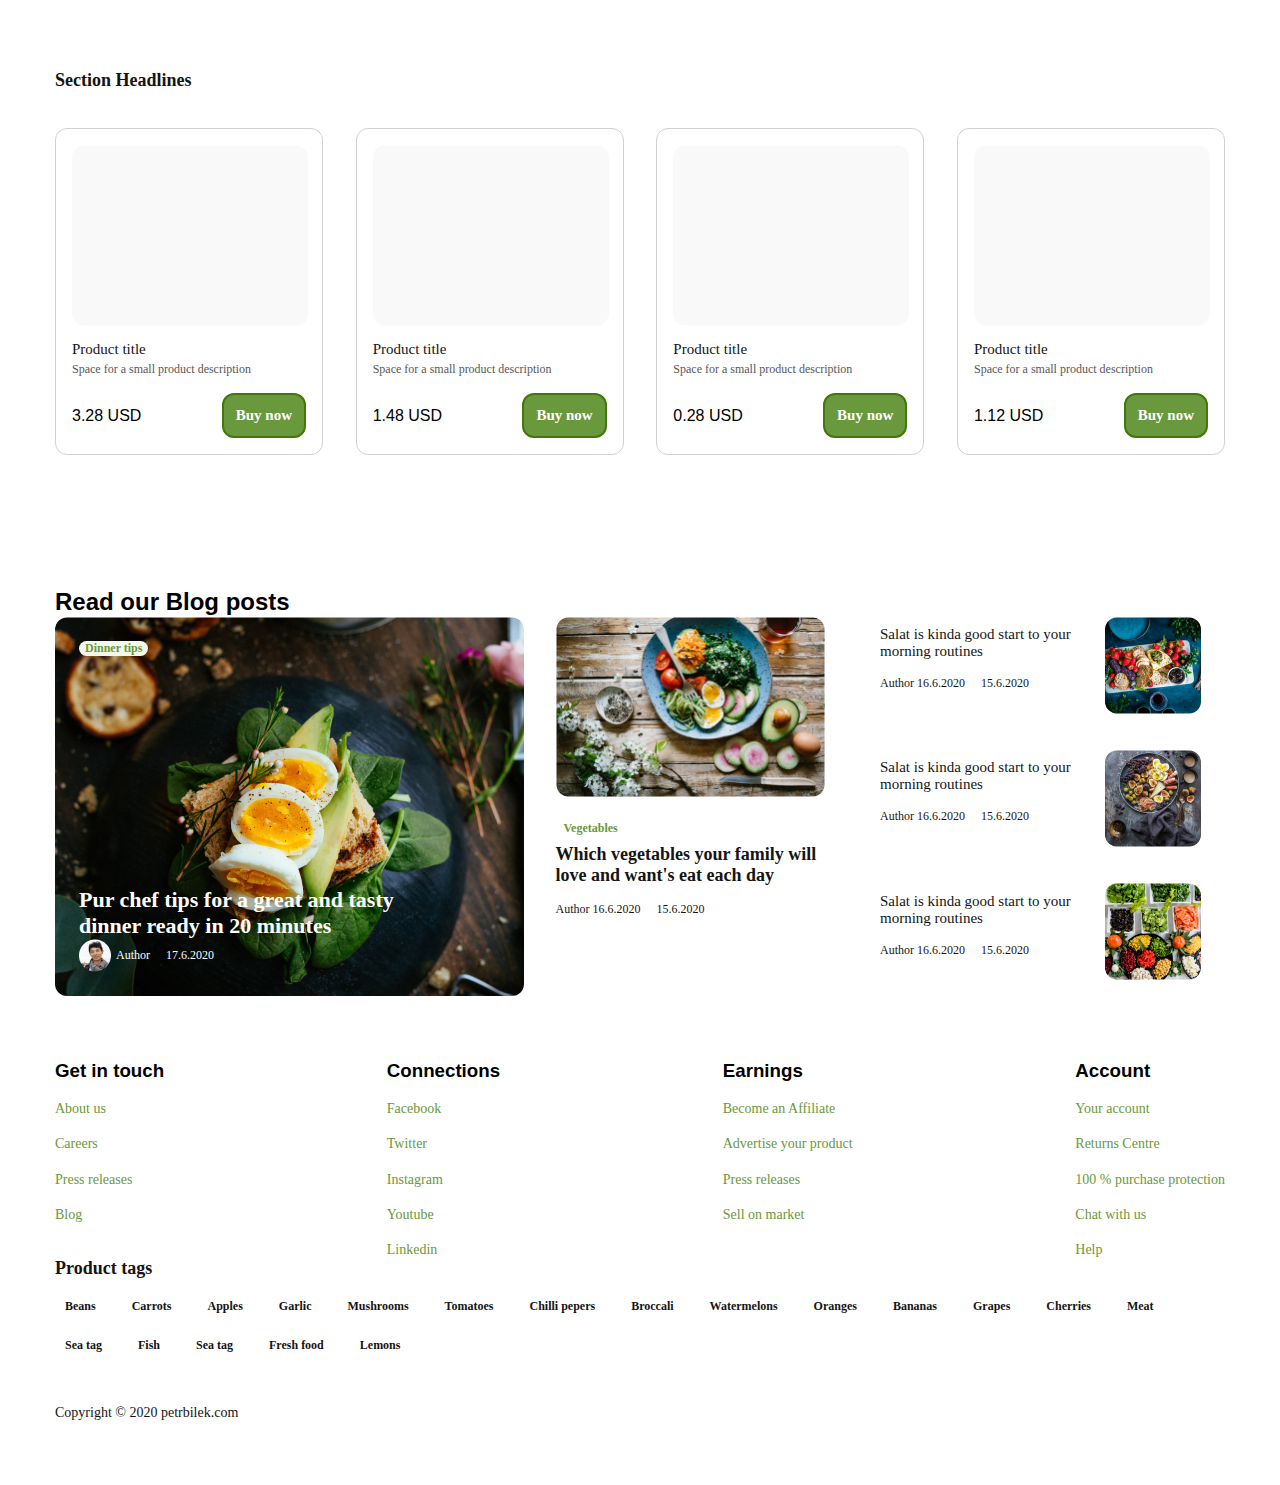
==== index.html @ a6f0ee47 "fix mistakes" ====
<!DOCTYPE html>
<html lang="en">
  <head>
    <meta charset="UTF-8" />
    <meta name="viewport" content="width=device-width, initial-scale=1.0" />
    <link rel="stylesheet" href="css/styles.css" />
    <title>Document</title>
  </head>
  <body>
    <main>
      <section class="headline">
        <div class="container">
          <div class="headline__wrap">
            <h2 class="headline__wrap-head">Section Headlines</h2>
            <div class="headline__wrap__cards">
              <div class="headline__wrap__card">
                <div class="headline__wrap__card__img">
                  <img src="./img/White__fon.png" alt="" />
                </div>
                <h3 class="headline__wrap-head-second">Product title</h3>
                <p class="headline__wrap-text">Space for a small product description</p>
                <div class="headline__wrap__price">
                  <p class="headline__wrap-text__second">3.28 USD</p>
                  <button class="headline__wrap__btn">Buy now</button>
                </div>
              </div>
              <div class="headline__wrap__card">
                <div class="headline__wrap__card__img">
                  <img src="./img/White__fon.png" alt="" />
                </div>
                <h3 class="headline__wrap-head-second">Product title</h3>
                <p class="headline__wrap-text">Space for a small product description</p>
                <div class="headline__wrap__price">
                  <p class="headline__wrap-text__second">1.48 USD</p>
                  <button class="headline__wrap__btn">Buy now</button>
                </div>
              </div>
              <div class="headline__wrap__card">
                <div class="headline__wrap__card__img">
                  <img src="./img/White__fon.png" alt="" />
                </div>
                <h3 class="headline__wrap-head-second">Product title</h3>
                <p class="headline__wrap-text">Space for a small product description</p>
                <div class="headline__wrap__price">
                  <p class="headline__wrap-text__second">0.28 USD</p>
                  <button class="headline__wrap__btn">Buy now</button>
                </div>
              </div>
              <div class="headline__wrap__card">
                <div class="headline__wrap__card__img">
                  <img src="./img/White__fon.png" alt="white fon" />
                </div>
                <h3 class="headline__wrap-head-second">Product title</h3>
                <p class="headline__wrap-text">Space for a small product description</p>
                <div class="headline__wrap__price">
                  <p class="headline__wrap-text__second">1.12 USD</p>
                  <button class="headline__wrap__btn">Buy now</button>
                </div>
              </div>
            </div>
          </div>
        </div>
      </section>

      <section class="posts">
        <div class="container">
          <div class="posts__wrap">
            <h2 class="posts__wrap__head">Read our Blog posts</h2>
            <div class="posts__wrap__cards">
              <div class="posts__wrap__cards__first">
                <span class="posts__wrap__cards__first__span"> Dinner tips </span>
                <h2 class="posts__wrap__cards__first__head">Pur chef tips for a great and tasty dinner ready in 20 minutes</h2>
                <div class="posts__wrap__cards__first__last">
                  <img class="posts__wrap__cards__first__last__img" src="./img/Smile__man.png" alt="smile man" width="32" />
                  <p class="posts__wrap__cards__first__last__text">Author</p>
                  <p class="posts__wrap__cards__first__last__date">17.6.2020</p>
                </div>
              </div>

              <div class="posts__wrap__cards__second">
                <img class="posts__wrap__cards__second__image" src="./img/second__meal.png" alt="meal" />
                <p class="posts__wrap__cards__second__text">Vegetables</p>
                <h3 class="posts__wrap__cards__second__head">Which vegetables your family will love and want's eat each day</h3>
                <div class="posts__wrap__cards__second__date">
                  <span class="posts__wrap__cards__second__span">Author 16.6.2020</span>
                  <span class="posts__wrap__cards__second__span"> 15.6.2020</span>
                </div>
              </div>

              <div class="posts__wrap__cards__last">
                <div class="posts__wrap__cards__last__cards">
                  <div class="posts__wrap__cards__last__card">
                    <div class="posts__wrap__cards__last__card__left">
                      <h3 class="posts__wrap__cards__last__card__left__head">Salat is kinda good start to your morning routines</h3>
                      <div class="posts__wrap__cards__second__date">
                        <span class="posts__wrap__cards__second__span">Author 16.6.2020</span>
                        <span class="posts__wrap__cards__second__span"> 15.6.2020</span>
                      </div>
                    </div>
                    <div class="posts__wrap__cards__last__card__right">
                      <img class="posts__wrap__cards__last__card__right__img" src="./img/third__meal.png" alt="meal" width="96" />
                    </div>
                  </div>
                  <div class="posts__wrap__cards__last__card">
                    <div class="posts__wrap__cards__last__card__left">
                      <h3 class="posts__wrap__cards__last__card__left__head">Salat is kinda good start to your morning routines</h3>
                      <div class="posts__wrap__cards__second__date">
                        <span class="posts__wrap__cards__second__span">Author 16.6.2020</span>
                        <span class="posts__wrap__cards__second__span"> 15.6.2020</span>
                      </div>
                    </div>
                    <div class="posts__wrap__cards__last__card__right">
                      <img class="posts__wrap__cards__last__card__right__img" src="./img/fourth__meal.png" alt="meal" width="96" />
                    </div>
                  </div>
                  <div class="posts__wrap__cards__last__card">
                    <div class="posts__wrap__cards__last__card__left">
                      <h3 class="posts__wrap__cards__last__card__left__head">Salat is kinda good start to your morning routines</h3>
                      <div class="posts__wrap__cards__second__date">
                        <span class="posts__wrap__cards__second__span">Author 16.6.2020</span>
                        <span class="posts__wrap__cards__second__span"> 15.6.2020</span>
                      </div>
                    </div>
                    <div class="posts__wrap__cards__last__card__right">
                      <img class="posts__wrap__cards__last__card__right__img" src="./img/vegetables.png" alt="meal" width="96" />
                    </div>
                  </div>
                </div>
              </div>
            </div>
          </div>
        </div>
      </section>
    </main>

    <footer>
      <section class="footer">
        <div class="container">
          <div class="footer__wrap">
            <div class="footer__wrap__tool">
              <div class="footer__wrap__tools">
                <h3 class="footer__wrap__head">Get in touch</h3>
                <ul class="footer__wrap__list">
                  <li class="footer__wrap__item">
                    <a class="footer__wrap__item-link" href="#">About us</a>
                  </li>
                  <li class="footer__wrap__item">
                    <a class="footer__wrap__item-link" href="#">Careers</a>
                  </li>
                  <li class="footer__wrap__item">
                    <a class="footer__wrap__item-link" href="#">Press releases</a>
                  </li>
                  <li class="footer__wrap__item">
                    <a class="footer__wrap__item-link" href="#">Blog</a>
                  </li>
                </ul>
              </div>
              <div class="footer__wrap__tools">
                <h3 class="footer__wrap__head">Connections</h3>
                <ul class="footer__wrap__list">
                  <li class="footer__wrap__item">
                    <a class="footer__wrap__item-link" href="#">Facebook</a>
                  </li>
                  <li class="footer__wrap__item">
                    <a class="footer__wrap__item-link" href="#">Twitter</a>
                  </li>
                  <li class="footer__wrap__item">
                    <a class="footer__wrap__item-link" href="#">Instagram</a>
                  </li>
                  <li class="footer__wrap__item">
                    <a class="footer__wrap__item-link" href="#">Youtube</a>
                  </li>
                  <li class="footer__wrap__item">
                    <a class="footer__wrap__item-link" href="#">Linkedin</a>
                  </li>
                </ul>
              </div>

              <div class="footer__wrap__tools">
                <h3 class="footer__wrap__head">Earnings</h3>
                <ul class="footer__wrap__list">
                  <li class="footer__wrap__item">
                    <a class="footer__wrap__item-link" href="#">Become an Affiliate</a>
                  </li>
                  <li class="footer__wrap__item">
                    <a class="footer__wrap__item-link" href="#">Advertise your product</a>
                  </li>
                  <li class="footer__wrap__item">
                    <a class="footer__wrap__item-link" href="#">Press releases</a>
                  </li>
                  <li class="footer__wrap__item">
                    <a class="footer__wrap__item-link" href="#">Sell on market</a>
                  </li>
                </ul>
              </div>

              <div class="footer__wrap__tools">
                <h3 class="footer__wrap__head">Account</h3>
                <ul class="footer__wrap__list">
                  <li class="footer__wrap__item">
                    <a class="footer__wrap__item-link" href="#">Your account</a>
                  </li>
                  <li class="footer__wrap__item">
                    <a class="footer__wrap__item-link" href="#">Returns Centre</a>
                  </li>
                  <li class="footer__wrap__item">
                    <a class="footer__wrap__item-link" href="#">100 % purchase protection</a>
                  </li>
                  <li class="footer__wrap__item">
                    <a class="footer__wrap__item-link" href="#">Chat with us</a>
                  </li>
                  <li class="footer__wrap__item">
                    <a class="footer__wrap__item-link" href="#">Help</a>
                  </li>
                </ul>
              </div>
            </div>
            <div class="footer__last">
              <h2 class="footer__last__head">Product tags</h2>
              <div class="footer__last__wrap">
                <p class="footer__last__wrap__text">Beans</p>
                <p class="footer__last__wrap__text">Carrots</p>
                <p class="footer__last__wrap__text">Apples</p>
                <p class="footer__last__wrap__text">Garlic</p>
                <p class="footer__last__wrap__text">Mushrooms</p>
                <p class="footer__last__wrap__text">Tomatoes</p>
                <p class="footer__last__wrap__text">Chilli pepers</p>
                <p class="footer__last__wrap__text">Broccali</p>
                <p class="footer__last__wrap__text">Watermelons</p>
                <p class="footer__last__wrap__text">Oranges</p>
                <p class="footer__last__wrap__text">Bananas</p>
                <p class="footer__last__wrap__text">Grapes</p>
                <p class="footer__last__wrap__text">Cherries</p>
                <p class="footer__last__wrap__text">Meat</p>
                <p class="footer__last__wrap__text">Sea tag</p>
                <p class="footer__last__wrap__text">Fish</p>
                <p class="footer__last__wrap__text">Sea tag</p>
                <p class="footer__last__wrap__text">Fresh food</p>
                <p class="footer__last__wrap__text">Lemons</p>
              </div>
            </div>
            <a class="footer__last-link" href="#">Copyright © 2020 petrbilek.com</a>
          </div>
        </div>
      </section>
    </footer>
  </body>
</html>
---- css/styles.css ----
/*! normalize.css v8.0.1 | MIT License | github.com/necolas/normalize.css */
/* Document
   ========================================================================== */
/**
 * 1. Correct the line height in all browsers.
 * 2. Prevent adjustments of font size after orientation changes in iOS.
 */
html {
  line-height: 1.15; /* 1 */
  -webkit-text-size-adjust: 100%; /* 2 */
}

/* Sections
     ========================================================================== */
/**
   * Remove the margin in all browsers.
   */
body {
  margin: 0;
}

/**
   * Render the `main` element consistently in IE.
   */
main {
  display: block;
}

/**
   * Correct the font size and margin on `h1` elements within `section` and
   * `article` contexts in Chrome, Firefox, and Safari.
   */
h1 {
  font-size: 2em;
  margin: 0.67em 0;
}

/* Grouping content
     ========================================================================== */
/**
   * 1. Add the correct box sizing in Firefox.
   * 2. Show the overflow in Edge and IE.
   */
hr {
  box-sizing: content-box; /* 1 */
  height: 0; /* 1 */
  overflow: visible; /* 2 */
}

/**
   * 1. Correct the inheritance and scaling of font size in all browsers.
   * 2. Correct the odd `em` font sizing in all browsers.
   */
pre {
  font-family: monospace, monospace; /* 1 */
  font-size: 1em; /* 2 */
}

/* Text-level semantics
     ========================================================================== */
/**
   * Remove the gray background on active links in IE 10.
   */
a {
  background-color: transparent;
}

/**
   * 1. Remove the bottom border in Chrome 57-
   * 2. Add the correct text decoration in Chrome, Edge, IE, Opera, and Safari.
   */
abbr[title] {
  border-bottom: none; /* 1 */
  text-decoration: underline; /* 2 */
  -webkit-text-decoration: underline dotted;
          text-decoration: underline dotted; /* 2 */
}

/**
   * Add the correct font weight in Chrome, Edge, and Safari.
   */
b,
strong {
  font-weight: bolder;
}

/**
   * 1. Correct the inheritance and scaling of font size in all browsers.
   * 2. Correct the odd `em` font sizing in all browsers.
   */
code,
kbd,
samp {
  font-family: monospace, monospace; /* 1 */
  font-size: 1em; /* 2 */
}

/**
   * Add the correct font size in all browsers.
   */
small {
  font-size: 80%;
}

/**
   * Prevent `sub` and `sup` elements from affecting the line height in
   * all browsers.
   */
sub,
sup {
  font-size: 75%;
  line-height: 0;
  position: relative;
  vertical-align: baseline;
}

sub {
  bottom: -0.25em;
}

sup {
  top: -0.5em;
}

/* Embedded content
     ========================================================================== */
/**
   * Remove the border on images inside links in IE 10.
   */
img {
  border-style: none;
}

/* Forms
     ========================================================================== */
/**
   * 1. Change the font styles in all browsers.
   * 2. Remove the margin in Firefox and Safari.
   */
button,
input,
optgroup,
select,
textarea {
  font-family: inherit; /* 1 */
  font-size: 100%; /* 1 */
  line-height: 1.15; /* 1 */
  margin: 0; /* 2 */
}

/**
   * Show the overflow in IE.
   * 1. Show the overflow in Edge.
   */
button,
input {
  /* 1 */
  overflow: visible;
}

/**
   * Remove the inheritance of text transform in Edge, Firefox, and IE.
   * 1. Remove the inheritance of text transform in Firefox.
   */
button,
select {
  /* 1 */
  text-transform: none;
}

/**
   * Correct the inability to style clickable types in iOS and Safari.
   */
button,
[type=button],
[type=reset],
[type=submit] {
  -webkit-appearance: button;
}

/**
   * Remove the inner border and padding in Firefox.
   */
button::-moz-focus-inner,
[type=button]::-moz-focus-inner,
[type=reset]::-moz-focus-inner,
[type=submit]::-moz-focus-inner {
  border-style: none;
  padding: 0;
}

/**
   * Restore the focus styles unset by the previous rule.
   */
button:-moz-focusring,
[type=button]:-moz-focusring,
[type=reset]:-moz-focusring,
[type=submit]:-moz-focusring {
  outline: 1px dotted ButtonText;
}

/**
   * Correct the padding in Firefox.
   */
fieldset {
  padding: 0.35em 0.75em 0.625em;
}

/**
   * 1. Correct the text wrapping in Edge and IE.
   * 2. Correct the color inheritance from `fieldset` elements in IE.
   * 3. Remove the padding so developers are not caught out when they zero out
   *    `fieldset` elements in all browsers.
   */
legend {
  box-sizing: border-box; /* 1 */
  color: inherit; /* 2 */
  display: table; /* 1 */
  max-width: 100%; /* 1 */
  padding: 0; /* 3 */
  white-space: normal; /* 1 */
}

/**
   * Add the correct vertical alignment in Chrome, Firefox, and Opera.
   */
progress {
  vertical-align: baseline;
}

/**
   * Remove the default vertical scrollbar in IE 10+.
   */
textarea {
  overflow: auto;
}

/**
   * 1. Add the correct box sizing in IE 10.
   * 2. Remove the padding in IE 10.
   */
[type=checkbox],
[type=radio] {
  box-sizing: border-box; /* 1 */
  padding: 0; /* 2 */
}

/**
   * Correct the cursor style of increment and decrement buttons in Chrome.
   */
[type=number]::-webkit-inner-spin-button,
[type=number]::-webkit-outer-spin-button {
  height: auto;
}

/**
   * 1. Correct the odd appearance in Chrome and Safari.
   * 2. Correct the outline style in Safari.
   */
[type=search] {
  -webkit-appearance: textfield; /* 1 */
  outline-offset: -2px; /* 2 */
}

/**
   * Remove the inner padding in Chrome and Safari on macOS.
   */
[type=search]::-webkit-search-decoration {
  -webkit-appearance: none;
}

/**
   * 1. Correct the inability to style clickable types in iOS and Safari.
   * 2. Change font properties to `inherit` in Safari.
   */
::-webkit-file-upload-button {
  -webkit-appearance: button; /* 1 */
  font: inherit; /* 2 */
}

/* Interactive
     ========================================================================== */
/*
   * Add the correct display in Edge, IE 10+, and Firefox.
   */
details {
  display: block;
}

/*
   * Add the correct display in all browsers.
   */
summary {
  display: list-item;
}

/* Misc
     ========================================================================== */
/**
   * Add the correct display in IE 10+.
   */
template {
  display: none;
}

/**
   * Add the correct display in IE 10.
   */
[hidden] {
  display: none;
}

html {
  box-sizing: border-box;
  height: 100%;
  scroll-behavior: smooth;
}

*,
*::before,
*::after {
  box-sizing: inherit;
  text-decoration: none;
  list-style: none;
}

body {
  display: flex;
  flex-direction: column;
  height: 100%;
  padding: 0;
  margin: 0;
  font-family: "Arial", sans-serif;
  font-size: 16px;
  line-height: 1.2;
}

img {
  max-width: 100%;
  height: auto;
}

ul,
ol {
  list-style-type: none;
  padding: 0;
  margin: 0;
}

h1,
h2,
h3,
h4,
h5,
h6,
p {
  margin: 0;
}

.container {
  max-width: 1260px;
  padding: 0 45px;
  margin: 0 auto;
}

.visually-hidden {
  clip: rect(0 0 0 0);
  -webkit-clip-path: inset(50%);
          clip-path: inset(50%);
  height: 1px;
  overflow: hidden;
  position: absolute;
  white-space: nowrap;
  width: 1px;
}

.footer {
  width: 100%;
  padding-top: 64px;
}
.footer__wrap {
  display: flex;
  flex-direction: column;
  align-items: start;
  justify-content: center;
}
.footer__wrap__tool {
  width: 100%;
  display: flex;
  justify-content: space-between;
  align-items: start;
}
.footer__wrap__tools {
  display: flex;
  flex-direction: column;
  gap: 16px;
}
.footer__wrap__list {
  display: flex;
  flex-direction: column;
  gap: 16px;
}
.footer__wrap__item-link {
  color: #6a983c;
  font-family: "Open Sans";
  font-size: 14px;
  font-style: normal;
  font-weight: 400;
  line-height: normal;
}
.footer__last {
  width: 100%;
  display: flex;
  flex-direction: column;
}
.footer__last__head {
  margin-bottom: 16px;
  color: #151515;
  font-family: "Poppins";
  font-size: 18px;
  font-style: normal;
  font-weight: 600;
  line-height: normal;
}
.footer__last__wrap {
  display: flex;
  justify-content: start;
  align-items: center;
  gap: 16px;
  flex-wrap: wrap;
}
.footer__last__wrap__text {
  color: #151515;
  font-family: "Poppins";
  font-size: 12px;
  font-style: normal;
  font-weight: 600;
  line-height: normal;
  padding: 4px 10px;
}
.footer__last-link {
  color: #151515;
  font-family: "Open Sans";
  font-size: 14px;
  font-style: normal;
  font-weight: 400;
  line-height: normal;
  padding-top: 48px;
  padding-bottom: 64px;
}

.headline {
  padding-top: 70px;
  padding-bottom: 64px;
}
.headline__wrap {
  display: flex;
  flex-direction: column;
  align-items: start;
}
.headline__wrap-head {
  display: flex;
  flex-direction: column;
  margin-bottom: 37px;
  color: #151515;
  font-family: "Poppins";
  font-size: 18px;
  font-style: normal;
  font-weight: 600;
  line-height: normal;
}
.headline__wrap-head-second {
  color: #151515;
  font-family: "Poppins";
  font-size: 15px;
  font-style: normal;
  font-weight: 500;
  line-height: normal;
  margin-bottom: 4px;
}
.headline__wrap-text {
  color: #575757;
  font-family: "Open Sans";
  font-size: 12px;
  font-style: normal;
  font-weight: 400;
  line-height: normal;
  margin-bottom: 16px;
}
.headline__wrap__cards {
  width: 100%;
  display: flex;
  align-items: center;
  justify-content: space-between;
}
.headline__wrap__card {
  display: flex;
  flex-direction: column;
  justify-content: start;
  align-items: start;
  width: 268px;
  padding: 16px;
  border-radius: 12px;
  border: 1px solid #d1d1d1;
  background: #fff;
}
.headline__wrap__card__img {
  width: 236px;
  height: 180px;
  padding-bottom: 16px;
  text-align: center;
  background-color: white;
  margin-bottom: 16px;
}
.headline__wrap__price {
  width: 100%;
  justify-content: space-between;
  display: flex;
  align-items: center;
}
.headline__wrap__price-wrap {
  display: flex;
  flex-direction: column;
  justify-content: center;
}
.headline__wrap__btn {
  color: #fff;
  font-family: "Poppins";
  font-size: 15px;
  font-style: normal;
  font-weight: 700;
  line-height: normal;
  border-radius: 12px;
  border: 2px solid #46760a;
  background: #6a983c;
  padding: 12px;
}

.posts {
  padding-top: 69px;
}
.posts__wrap__cards {
  width: 100%;
  display: flex;
  gap: 31.5px;
  align-items: start;
}
.posts__wrap__cards__first {
  background-image: url(../../img/first__meal.png);
  width: 469px;
  padding-top: 270px;
  padding-left: 24px;
  padding-bottom: 24px;
  background-repeat: no-repeat;
  background-size: cover;
  border-radius: 12px;
  position: relative;
}
.posts__wrap__cards__first__last {
  display: flex;
  align-items: center;
  gap: 16px;
}
.posts__wrap__cards__first__last__text {
  color: #fff;
  font-family: "Open Sans";
  font-size: 12px;
  font-style: normal;
  font-weight: 400;
  line-height: normal;
  margin-left: -11px;
}
.posts__wrap__cards__first__last__date {
  color: #fff;
  font-family: "Open Sans";
  font-size: 12px;
  font-style: normal;
  font-weight: 400;
  line-height: normal;
}
.posts__wrap__cards__first__span {
  position: absolute;
  top: 24px;
  left: 24px;
  color: #6a983c;
  font-family: "Poppins";
  font-size: 12px;
  font-style: normal;
  font-weight: 600;
  line-height: normal;
  padding: 0px 6px;
  border-radius: 12px;
  background: #f4f8ec;
}
.posts__wrap__cards__first__head {
  width: 380px;
  color: #fff;
  font-family: "Poppins";
  font-size: 22px;
  font-style: normal;
  font-weight: 600;
  line-height: normal;
}
.posts__wrap__cards__second {
  width: 269px;
  display: flex;
  flex-direction: column;
}
.posts__wrap__cards__second__image {
  border-radius: 12px;
  margin-bottom: 24px;
}
.posts__wrap__cards__second__text {
  color: #6a983c;
  font-family: "Poppins";
  font-size: 12px;
  font-style: normal;
  font-weight: 600;
  line-height: normal;
  padding: 0 8px;
  margin-bottom: 8px;
}
.posts__wrap__cards__second__head {
  color: #151515;
  font-family: "Poppins";
  font-size: 18px;
  font-style: normal;
  font-weight: 600;
  line-height: normal;
  margin-bottom: 16px;
}
.posts__wrap__cards__second__date {
  display: flex;
  align-items: center;
  gap: 16px;
}
.posts__wrap__cards__second__span {
  color: #151515;
  font-family: "Open Sans";
  font-size: 12px;
  font-style: normal;
  font-weight: 400;
  line-height: normal;
}
.posts__wrap__cards__last {
  width: 369px;
  display: flex;
  flex-direction: column;
}
.posts__wrap__cards__last__cards {
  display: flex;
  flex-direction: column;
  justify-content: center;
  align-items: center;
  gap: 32px;
}
.posts__wrap__cards__last__card {
  display: flex;
}
.posts__wrap__cards__last__card__left {
  padding: 9.5px 0;
}
.posts__wrap__cards__last__card__left__head {
  width: 225px;
  color: #151515;
  font-family: "Poppins";
  font-size: 15px;
  font-style: normal;
  font-weight: 500;
  line-height: normal;
  margin-bottom: 16px;
}/*# sourceMappingURL=styles.css.map */
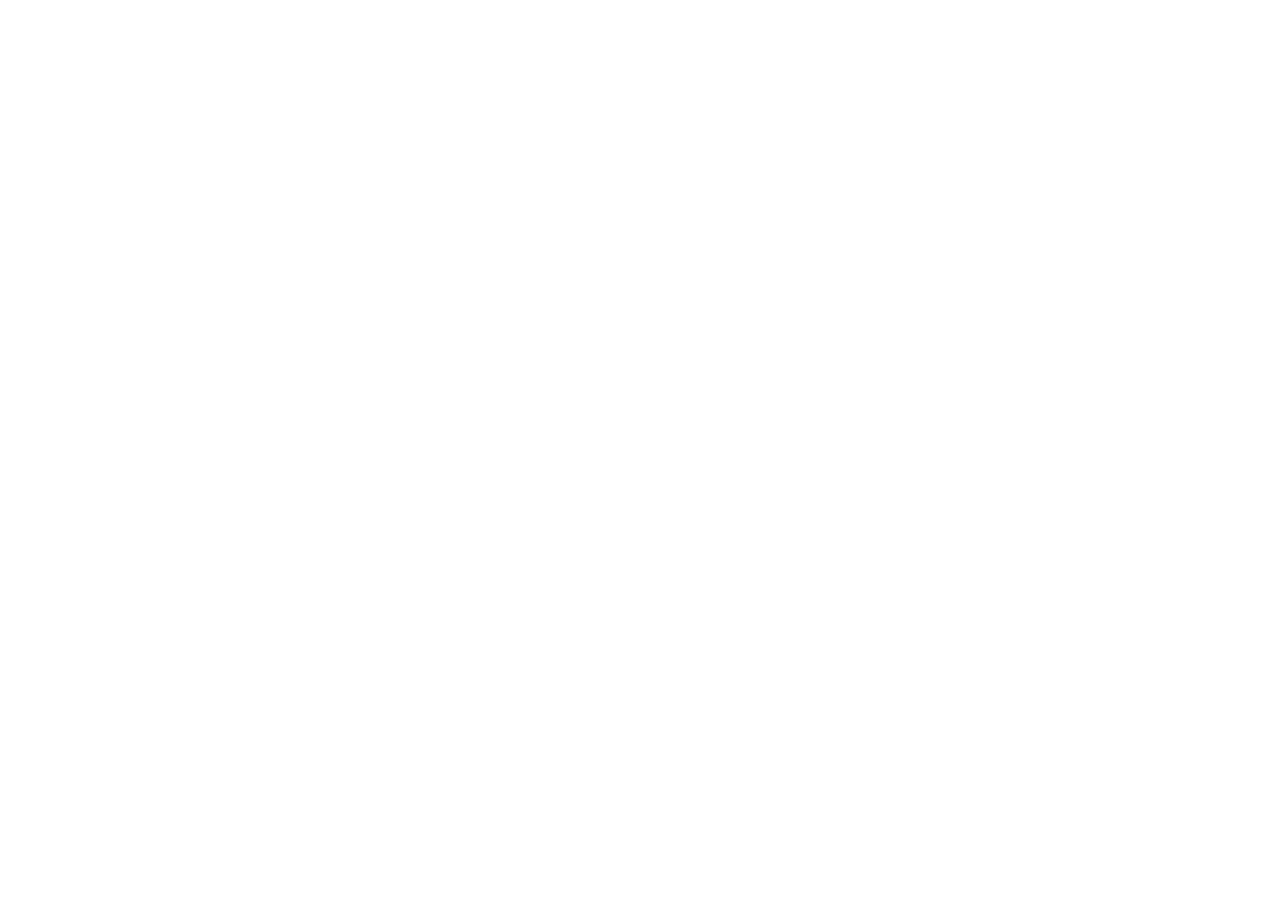
==== commit e22f322d: "Revert "blog"" ====
--- a/index.html
+++ b/index.html
@@ -7,242 +7,6 @@
     <title>Document</title>
   </head>
   <body>
-    <main>
-      <section class="headline">
-        <div class="container">
-          <div class="headline__wrap">
-            <h2 class="headline__wrap-head">Section Headlines</h2>
-            <div class="headline__wrap__cards">
-              <div class="headline__wrap__card">
-                <div class="headline__wrap__card__img">
-                  <img src="./img/White__fon.png" alt="" />
-                </div>
-                <h3 class="headline__wrap-head-second">Product title</h3>
-                <p class="headline__wrap-text">Space for a small product description</p>
-                <div class="headline__wrap__price">
-                  <p class="headline__wrap-text__second">3.28 USD</p>
-                  <button class="headline__wrap__btn">Buy now</button>
-                </div>
-              </div>
-              <div class="headline__wrap__card">
-                <div class="headline__wrap__card__img">
-                  <img src="./img/White__fon.png" alt="" />
-                </div>
-                <h3 class="headline__wrap-head-second">Product title</h3>
-                <p class="headline__wrap-text">Space for a small product description</p>
-                <div class="headline__wrap__price">
-                  <p class="headline__wrap-text__second">1.48 USD</p>
-                  <button class="headline__wrap__btn">Buy now</button>
-                </div>
-              </div>
-              <div class="headline__wrap__card">
-                <div class="headline__wrap__card__img">
-                  <img src="./img/White__fon.png" alt="" />
-                </div>
-                <h3 class="headline__wrap-head-second">Product title</h3>
-                <p class="headline__wrap-text">Space for a small product description</p>
-                <div class="headline__wrap__price">
-                  <p class="headline__wrap-text__second">0.28 USD</p>
-                  <button class="headline__wrap__btn">Buy now</button>
-                </div>
-              </div>
-              <div class="headline__wrap__card">
-                <div class="headline__wrap__card__img">
-                  <img src="./img/White__fon.png" alt="white fon" />
-                </div>
-                <h3 class="headline__wrap-head-second">Product title</h3>
-                <p class="headline__wrap-text">Space for a small product description</p>
-                <div class="headline__wrap__price">
-                  <p class="headline__wrap-text__second">1.12 USD</p>
-                  <button class="headline__wrap__btn">Buy now</button>
-                </div>
-              </div>
-            </div>
-          </div>
-        </div>
-      </section>
-
-      <section class="posts">
-        <div class="container">
-          <div class="posts__wrap">
-            <h2 class="posts__wrap__head">Read our Blog posts</h2>
-            <div class="posts__wrap__cards">
-              <div class="posts__wrap__cards__first">
-                <span class="posts__wrap__cards__first__span"> Dinner tips </span>
-                <h2 class="posts__wrap__cards__first__head">Pur chef tips for a great and tasty dinner ready in 20 minutes</h2>
-                <div class="posts__wrap__cards__first__last">
-                  <img class="posts__wrap__cards__first__last__img" src="./img/Smile__man.png" alt="smile man" width="32" />
-                  <p class="posts__wrap__cards__first__last__text">Author</p>
-                  <p class="posts__wrap__cards__first__last__date">17.6.2020</p>
-                </div>
-              </div>
-
-              <div class="posts__wrap__cards__second">
-                <img class="posts__wrap__cards__second__image" src="./img/second__meal.png" alt="meal" />
-                <p class="posts__wrap__cards__second__text">Vegetables</p>
-                <h3 class="posts__wrap__cards__second__head">Which vegetables your family will love and want's eat each day</h3>
-                <div class="posts__wrap__cards__second__date">
-                  <span class="posts__wrap__cards__second__span">Author 16.6.2020</span>
-                  <span class="posts__wrap__cards__second__span"> 15.6.2020</span>
-                </div>
-              </div>
-
-              <div class="posts__wrap__cards__last">
-                <div class="posts__wrap__cards__last__cards">
-                  <div class="posts__wrap__cards__last__card">
-                    <div class="posts__wrap__cards__last__card__left">
-                      <h3 class="posts__wrap__cards__last__card__left__head">Salat is kinda good start to your morning routines</h3>
-                      <div class="posts__wrap__cards__second__date">
-                        <span class="posts__wrap__cards__second__span">Author 16.6.2020</span>
-                        <span class="posts__wrap__cards__second__span"> 15.6.2020</span>
-                      </div>
-                    </div>
-                    <div class="posts__wrap__cards__last__card__right">
-                      <img class="posts__wrap__cards__last__card__right__img" src="./img/third__meal.png" alt="meal" width="96" />
-                    </div>
-                  </div>
-                  <div class="posts__wrap__cards__last__card">
-                    <div class="posts__wrap__cards__last__card__left">
-                      <h3 class="posts__wrap__cards__last__card__left__head">Salat is kinda good start to your morning routines</h3>
-                      <div class="posts__wrap__cards__second__date">
-                        <span class="posts__wrap__cards__second__span">Author 16.6.2020</span>
-                        <span class="posts__wrap__cards__second__span"> 15.6.2020</span>
-                      </div>
-                    </div>
-                    <div class="posts__wrap__cards__last__card__right">
-                      <img class="posts__wrap__cards__last__card__right__img" src="./img/fourth__meal.png" alt="meal" width="96" />
-                    </div>
-                  </div>
-                  <div class="posts__wrap__cards__last__card">
-                    <div class="posts__wrap__cards__last__card__left">
-                      <h3 class="posts__wrap__cards__last__card__left__head">Salat is kinda good start to your morning routines</h3>
-                      <div class="posts__wrap__cards__second__date">
-                        <span class="posts__wrap__cards__second__span">Author 16.6.2020</span>
-                        <span class="posts__wrap__cards__second__span"> 15.6.2020</span>
-                      </div>
-                    </div>
-                    <div class="posts__wrap__cards__last__card__right">
-                      <img class="posts__wrap__cards__last__card__right__img" src="./img/vegetables.png" alt="meal" width="96" />
-                    </div>
-                  </div>
-                </div>
-              </div>
-            </div>
-          </div>
-        </div>
-      </section>
-    </main>
-
-    <footer>
-      <section class="footer">
-        <div class="container">
-          <div class="footer__wrap">
-            <div class="footer__wrap__tool">
-              <div class="footer__wrap__tools">
-                <h3 class="footer__wrap__head">Get in touch</h3>
-                <ul class="footer__wrap__list">
-                  <li class="footer__wrap__item">
-                    <a class="footer__wrap__item-link" href="#">About us</a>
-                  </li>
-                  <li class="footer__wrap__item">
-                    <a class="footer__wrap__item-link" href="#">Careers</a>
-                  </li>
-                  <li class="footer__wrap__item">
-                    <a class="footer__wrap__item-link" href="#">Press releases</a>
-                  </li>
-                  <li class="footer__wrap__item">
-                    <a class="footer__wrap__item-link" href="#">Blog</a>
-                  </li>
-                </ul>
-              </div>
-              <div class="footer__wrap__tools">
-                <h3 class="footer__wrap__head">Connections</h3>
-                <ul class="footer__wrap__list">
-                  <li class="footer__wrap__item">
-                    <a class="footer__wrap__item-link" href="#">Facebook</a>
-                  </li>
-                  <li class="footer__wrap__item">
-                    <a class="footer__wrap__item-link" href="#">Twitter</a>
-                  </li>
-                  <li class="footer__wrap__item">
-                    <a class="footer__wrap__item-link" href="#">Instagram</a>
-                  </li>
-                  <li class="footer__wrap__item">
-                    <a class="footer__wrap__item-link" href="#">Youtube</a>
-                  </li>
-                  <li class="footer__wrap__item">
-                    <a class="footer__wrap__item-link" href="#">Linkedin</a>
-                  </li>
-                </ul>
-              </div>
-
-              <div class="footer__wrap__tools">
-                <h3 class="footer__wrap__head">Earnings</h3>
-                <ul class="footer__wrap__list">
-                  <li class="footer__wrap__item">
-                    <a class="footer__wrap__item-link" href="#">Become an Affiliate</a>
-                  </li>
-                  <li class="footer__wrap__item">
-                    <a class="footer__wrap__item-link" href="#">Advertise your product</a>
-                  </li>
-                  <li class="footer__wrap__item">
-                    <a class="footer__wrap__item-link" href="#">Press releases</a>
-                  </li>
-                  <li class="footer__wrap__item">
-                    <a class="footer__wrap__item-link" href="#">Sell on market</a>
-                  </li>
-                </ul>
-              </div>
-
-              <div class="footer__wrap__tools">
-                <h3 class="footer__wrap__head">Account</h3>
-                <ul class="footer__wrap__list">
-                  <li class="footer__wrap__item">
-                    <a class="footer__wrap__item-link" href="#">Your account</a>
-                  </li>
-                  <li class="footer__wrap__item">
-                    <a class="footer__wrap__item-link" href="#">Returns Centre</a>
-                  </li>
-                  <li class="footer__wrap__item">
-                    <a class="footer__wrap__item-link" href="#">100 % purchase protection</a>
-                  </li>
-                  <li class="footer__wrap__item">
-                    <a class="footer__wrap__item-link" href="#">Chat with us</a>
-                  </li>
-                  <li class="footer__wrap__item">
-                    <a class="footer__wrap__item-link" href="#">Help</a>
-                  </li>
-                </ul>
-              </div>
-            </div>
-            <div class="footer__last">
-              <h2 class="footer__last__head">Product tags</h2>
-              <div class="footer__last__wrap">
-                <p class="footer__last__wrap__text">Beans</p>
-                <p class="footer__last__wrap__text">Carrots</p>
-                <p class="footer__last__wrap__text">Apples</p>
-                <p class="footer__last__wrap__text">Garlic</p>
-                <p class="footer__last__wrap__text">Mushrooms</p>
-                <p class="footer__last__wrap__text">Tomatoes</p>
-                <p class="footer__last__wrap__text">Chilli pepers</p>
-                <p class="footer__last__wrap__text">Broccali</p>
-                <p class="footer__last__wrap__text">Watermelons</p>
-                <p class="footer__last__wrap__text">Oranges</p>
-                <p class="footer__last__wrap__text">Bananas</p>
-                <p class="footer__last__wrap__text">Grapes</p>
-                <p class="footer__last__wrap__text">Cherries</p>
-                <p class="footer__last__wrap__text">Meat</p>
-                <p class="footer__last__wrap__text">Sea tag</p>
-                <p class="footer__last__wrap__text">Fish</p>
-                <p class="footer__last__wrap__text">Sea tag</p>
-                <p class="footer__last__wrap__text">Fresh food</p>
-                <p class="footer__last__wrap__text">Lemons</p>
-              </div>
-            </div>
-            <a class="footer__last-link" href="#">Copyright © 2020 petrbilek.com</a>
-          </div>
-        </div>
-      </section>
-    </footer>
+    
   </body>
 </html>
--- a/css/styles.css
+++ b/css/styles.css
@@ -320,8 +320,6 @@
 *::before,
 *::after {
   box-sizing: inherit;
-  text-decoration: none;
-  list-style: none;
 }
 
 body {
@@ -372,301 +370,4 @@
   position: absolute;
   white-space: nowrap;
   width: 1px;
-}
-
-.footer {
-  width: 100%;
-  padding-top: 64px;
-}
-.footer__wrap {
-  display: flex;
-  flex-direction: column;
-  align-items: start;
-  justify-content: center;
-}
-.footer__wrap__tool {
-  width: 100%;
-  display: flex;
-  justify-content: space-between;
-  align-items: start;
-}
-.footer__wrap__tools {
-  display: flex;
-  flex-direction: column;
-  gap: 16px;
-}
-.footer__wrap__list {
-  display: flex;
-  flex-direction: column;
-  gap: 16px;
-}
-.footer__wrap__item-link {
-  color: #6a983c;
-  font-family: "Open Sans";
-  font-size: 14px;
-  font-style: normal;
-  font-weight: 400;
-  line-height: normal;
-}
-.footer__last {
-  width: 100%;
-  display: flex;
-  flex-direction: column;
-}
-.footer__last__head {
-  margin-bottom: 16px;
-  color: #151515;
-  font-family: "Poppins";
-  font-size: 18px;
-  font-style: normal;
-  font-weight: 600;
-  line-height: normal;
-}
-.footer__last__wrap {
-  display: flex;
-  justify-content: start;
-  align-items: center;
-  gap: 16px;
-  flex-wrap: wrap;
-}
-.footer__last__wrap__text {
-  color: #151515;
-  font-family: "Poppins";
-  font-size: 12px;
-  font-style: normal;
-  font-weight: 600;
-  line-height: normal;
-  padding: 4px 10px;
-}
-.footer__last-link {
-  color: #151515;
-  font-family: "Open Sans";
-  font-size: 14px;
-  font-style: normal;
-  font-weight: 400;
-  line-height: normal;
-  padding-top: 48px;
-  padding-bottom: 64px;
-}
-
-.headline {
-  padding-top: 70px;
-  padding-bottom: 64px;
-}
-.headline__wrap {
-  display: flex;
-  flex-direction: column;
-  align-items: start;
-}
-.headline__wrap-head {
-  display: flex;
-  flex-direction: column;
-  margin-bottom: 37px;
-  color: #151515;
-  font-family: "Poppins";
-  font-size: 18px;
-  font-style: normal;
-  font-weight: 600;
-  line-height: normal;
-}
-.headline__wrap-head-second {
-  color: #151515;
-  font-family: "Poppins";
-  font-size: 15px;
-  font-style: normal;
-  font-weight: 500;
-  line-height: normal;
-  margin-bottom: 4px;
-}
-.headline__wrap-text {
-  color: #575757;
-  font-family: "Open Sans";
-  font-size: 12px;
-  font-style: normal;
-  font-weight: 400;
-  line-height: normal;
-  margin-bottom: 16px;
-}
-.headline__wrap__cards {
-  width: 100%;
-  display: flex;
-  align-items: center;
-  justify-content: space-between;
-}
-.headline__wrap__card {
-  display: flex;
-  flex-direction: column;
-  justify-content: start;
-  align-items: start;
-  width: 268px;
-  padding: 16px;
-  border-radius: 12px;
-  border: 1px solid #d1d1d1;
-  background: #fff;
-}
-.headline__wrap__card__img {
-  width: 236px;
-  height: 180px;
-  padding-bottom: 16px;
-  text-align: center;
-  background-color: white;
-  margin-bottom: 16px;
-}
-.headline__wrap__price {
-  width: 100%;
-  justify-content: space-between;
-  display: flex;
-  align-items: center;
-}
-.headline__wrap__price-wrap {
-  display: flex;
-  flex-direction: column;
-  justify-content: center;
-}
-.headline__wrap__btn {
-  color: #fff;
-  font-family: "Poppins";
-  font-size: 15px;
-  font-style: normal;
-  font-weight: 700;
-  line-height: normal;
-  border-radius: 12px;
-  border: 2px solid #46760a;
-  background: #6a983c;
-  padding: 12px;
-}
-
-.posts {
-  padding-top: 69px;
-}
-.posts__wrap__cards {
-  width: 100%;
-  display: flex;
-  gap: 31.5px;
-  align-items: start;
-}
-.posts__wrap__cards__first {
-  background-image: url(../../img/first__meal.png);
-  width: 469px;
-  padding-top: 270px;
-  padding-left: 24px;
-  padding-bottom: 24px;
-  background-repeat: no-repeat;
-  background-size: cover;
-  border-radius: 12px;
-  position: relative;
-}
-.posts__wrap__cards__first__last {
-  display: flex;
-  align-items: center;
-  gap: 16px;
-}
-.posts__wrap__cards__first__last__text {
-  color: #fff;
-  font-family: "Open Sans";
-  font-size: 12px;
-  font-style: normal;
-  font-weight: 400;
-  line-height: normal;
-  margin-left: -11px;
-}
-.posts__wrap__cards__first__last__date {
-  color: #fff;
-  font-family: "Open Sans";
-  font-size: 12px;
-  font-style: normal;
-  font-weight: 400;
-  line-height: normal;
-}
-.posts__wrap__cards__first__span {
-  position: absolute;
-  top: 24px;
-  left: 24px;
-  color: #6a983c;
-  font-family: "Poppins";
-  font-size: 12px;
-  font-style: normal;
-  font-weight: 600;
-  line-height: normal;
-  padding: 0px 6px;
-  border-radius: 12px;
-  background: #f4f8ec;
-}
-.posts__wrap__cards__first__head {
-  width: 380px;
-  color: #fff;
-  font-family: "Poppins";
-  font-size: 22px;
-  font-style: normal;
-  font-weight: 600;
-  line-height: normal;
-}
-.posts__wrap__cards__second {
-  width: 269px;
-  display: flex;
-  flex-direction: column;
-}
-.posts__wrap__cards__second__image {
-  border-radius: 12px;
-  margin-bottom: 24px;
-}
-.posts__wrap__cards__second__text {
-  color: #6a983c;
-  font-family: "Poppins";
-  font-size: 12px;
-  font-style: normal;
-  font-weight: 600;
-  line-height: normal;
-  padding: 0 8px;
-  margin-bottom: 8px;
-}
-.posts__wrap__cards__second__head {
-  color: #151515;
-  font-family: "Poppins";
-  font-size: 18px;
-  font-style: normal;
-  font-weight: 600;
-  line-height: normal;
-  margin-bottom: 16px;
-}
-.posts__wrap__cards__second__date {
-  display: flex;
-  align-items: center;
-  gap: 16px;
-}
-.posts__wrap__cards__second__span {
-  color: #151515;
-  font-family: "Open Sans";
-  font-size: 12px;
-  font-style: normal;
-  font-weight: 400;
-  line-height: normal;
-}
-.posts__wrap__cards__last {
-  width: 369px;
-  display: flex;
-  flex-direction: column;
-}
-.posts__wrap__cards__last__cards {
-  display: flex;
-  flex-direction: column;
-  justify-content: center;
-  align-items: center;
-  gap: 32px;
-}
-.posts__wrap__cards__last__card {
-  display: flex;
-}
-.posts__wrap__cards__last__card__left {
-  padding: 9.5px 0;
-}
-.posts__wrap__cards__last__card__left__head {
-  width: 225px;
-  color: #151515;
-  font-family: "Poppins";
-  font-size: 15px;
-  font-style: normal;
-  font-weight: 500;
-  line-height: normal;
-  margin-bottom: 16px;
 }/*# sourceMappingURL=styles.css.map */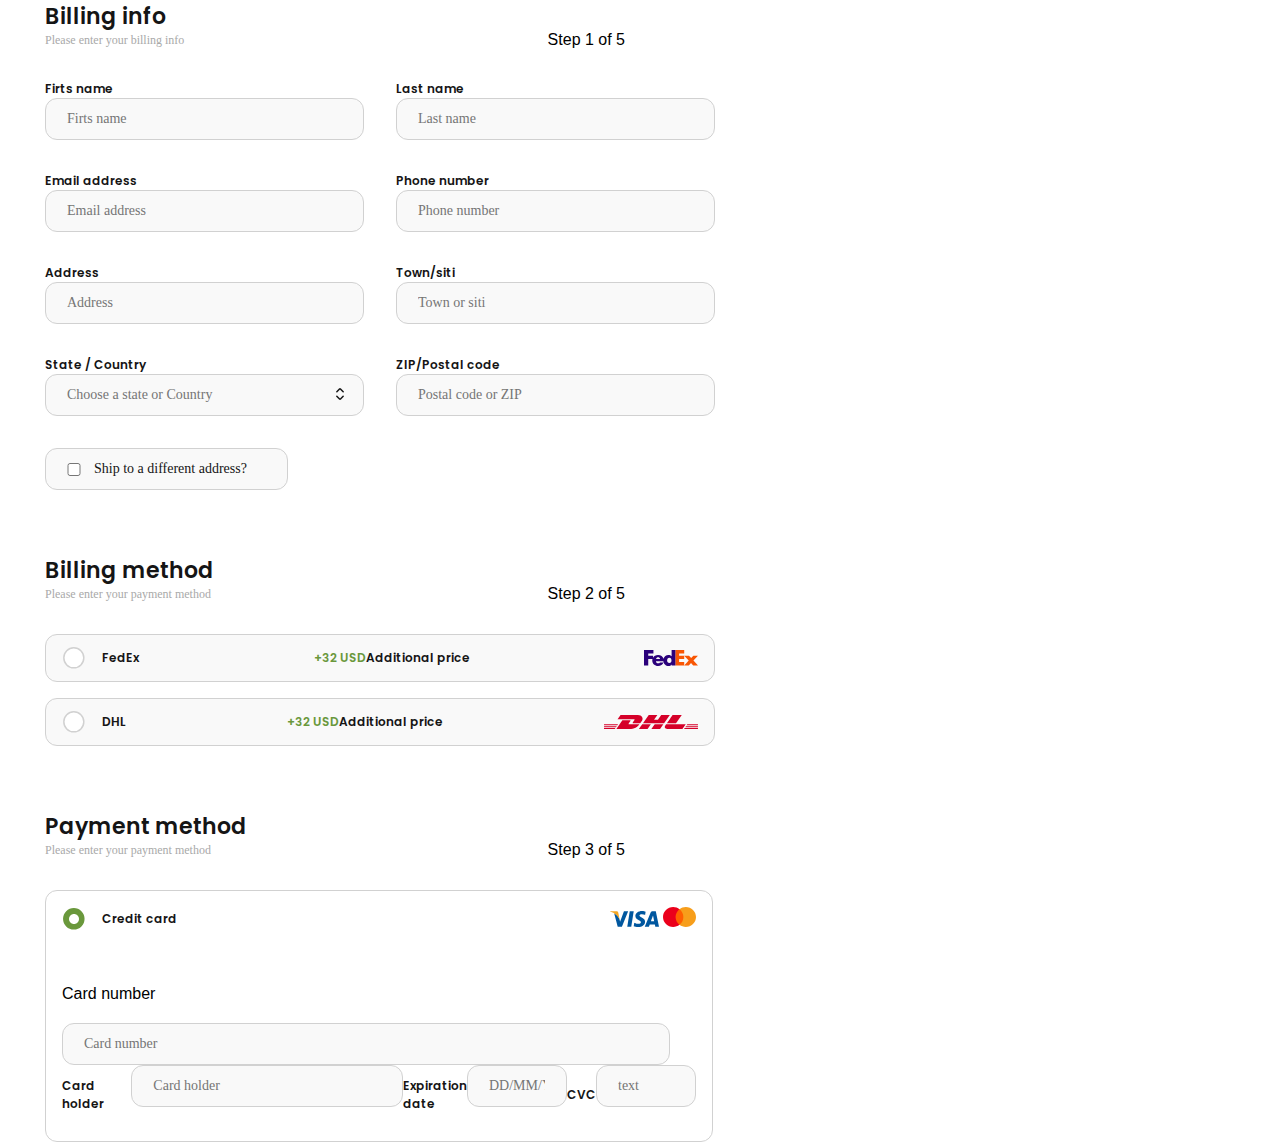
==== commit aba26078: "checkout" ====
--- a/index.html
+++ b/index.html
@@ -1,12 +1,143 @@
 <!DOCTYPE html>
 <html lang="en">
-  <head>
-    <meta charset="UTF-8" />
-    <meta name="viewport" content="width=device-width, initial-scale=1.0" />
-    <link rel="stylesheet" href="css/styles.css" />
-    <title>Document</title>
-  </head>
-  <body>
-    
-  </body>
-</html>
+
+<head>
+  <meta charset="UTF-8" />
+  <meta name="viewport" content="width=device-width, initial-scale=1.0" />
+  <link rel="stylesheet" href="css/styles.css" />
+  <title>Document</title>
+</head>
+
+<body>
+  <section class="checkout">
+    <div class="container">
+      <div class="checkout__billing-info__box">
+        <div class="checkout__billing-info">
+          <h2 class="checkout__bolling-info__title">Billing info</h2>
+          <p class="checkout__bolling-info__text">Please enter your billing info</p>
+        </div>
+        <p class="checkout__billing-info__right-text">Step 1 of 5</p>
+      </div>
+      <form action="" class="checkout__form">
+        <div class="checkout__form__box">
+          <label for="firtsname" class="checkout__form__label-fname">Firts name</label>
+          <input type="text" class="checkout__form__input-fname" name="firtsname" id="firtsname"
+            placeholder="Firts name">
+        </div>
+        <div class="checkout__form__box">
+          <label for="lastname" class="checkout__form__label-lname">Last name</label>
+          <input type="text" class="checkout__form__input-lname" name="lastname" id="lastname" placeholder="Last name">
+        </div>
+        <div class="checkout__form__box">
+          <label for="email" class="checkout__form__label-email" email>Email address</label>
+          <input type="email" class="checkout__form__input-email" name="email" id="email" placeholder="Email address">
+        </div>
+        <div class="checkout__form__box">
+          <label for="phone" class="checkout__form__label-phone">Phone number</label>
+          <input type="tel" class="checkout__form__input-phone" name="phone" id="phone" placeholder="Phone number">
+        </div>
+        <div class="checkout__form__box">
+          <label for="address" class="checkout__form__label-adres">Address </label>
+          <input type="text" class="checkout__form__input-adres" name="address" id="address" placeholder="Address">
+        </div>
+        <div class="checkout__form__box">
+          <label for="siti" class="checkout__form__label-siti">Town/siti</label>
+          <input type="text" class="checkout__form__input-siti" name="siti" id="siti" placeholder="Town or siti">
+        </div>
+
+        <div class="checkout__form__box">
+          <label for="country" class="checkout__form__label-country">State / Country</label>
+          <input type="text" class="checkout__form__input-country" name="country" id="country"
+            placeholder="Choose a state or Country">
+          <img src="./img/ic-chevron-top-bottom.svg" class="img__icon" width="16" height="16" alt="ic">
+        </div>
+        <div class="checkout__form__box">
+          <label for="file" class="checkout__form__label-file">ZIP/Postal code</label>
+          <input type="text" class="checkout__form__input-file" name="file" id="file" placeholder="Postal code or ZIP">
+        </div>
+        <div class="checkout__form__box__chexkbox">
+          <input type="checkbox">
+          <p class="checkout__form__box__chexkbox__text">Ship to a different address?</p>
+        </div>
+      </form>
+
+      <div class="checkout__billing-info__box">
+        <div class="checkout__billing-info">
+          <h2 class="checkout__bolling-info__title">Billing method</h2>
+          <p class="checkout__bolling-info__text">Please enter your payment method</p>
+        </div>
+        <p class="checkout__billing-info__right-text">Step 2 of 5 </p>
+      </div>
+
+      <form action="" class="checkout__form__box__center">
+        <div class="checkout__form__box__wrapper">
+          <div class="checkout__form__left__box">
+            <img src="./img/ic-actions-select.svg" width="24" height="24" alt="">
+            <p class="checkout__form__text">FedEx</p>
+          </div>
+          <div class="checkout__form__center__box">
+            <p class="checkout__form__center__box__text">
+              <span>+32 USD</span>Additional price
+            </p>
+          </div>
+          <img src="./img/fed-ex.svg" width="54" height="16" alt="">
+        </div>
+
+        <div class="checkout__form__box__wrapper">
+          <div class="checkout__form__left__box">
+            <img src="./img/ic-actions-select.svg" width="24" height="24" alt="">
+            <p class="checkout__form__text">DHL</p>
+          </div>
+          <div class="checkout__form__center__box">
+            <p class="checkout__form__center__box__text">
+              <span>+32 USD</span>Additional price
+            </p>
+          </div>
+          <img src="./img/Vector.svg" width="94" height="16" alt="">
+        </div>
+      </form>
+
+      <div class="checkout__billing-info__box">
+        <div class="checkout__billing-info">
+          <h2 class="checkout__bolling-info__title">Payment method</h2>
+          <p class="checkout__bolling-info__text">Please enter your payment method</p>
+        </div>
+        <p class="checkout__billing-info__right-text">Step 3 of 5 </p>
+      </div>
+      <div class="paymend">
+        <div class="paymend__wrapper">
+          <div class="paymend__left__box">
+            <img src="./img/cardd.svg" width="24" height="24" alt="card">
+            <p class="paymend__left__box__text">Credit card</p>
+          </div>
+          <div class="paymend__right__box">
+            <img src="./img/vasa.svg" width="49" height="16" alt="visa">
+            <img src="./img/mastercard.svg" width="33" height="16" alt="mastercard">
+          </div>
+        </div>
+        <form action="" class="paymend__form">
+          <label for="cardn" class="paymend__form__label__cardn">Card number</label>
+          <input type="text" id="cardn" class="paymend__form__input__cardn" placeholder="Card number">
+          <div class="paymend__form__box">
+            <label for="cardh" class="paymend__form__label__cardh">Card holder</label>
+            <input type="text" name="cardholder" id="cardh" class="paymend__form__input__cardh"
+              placeholder="Card holder">
+            <div class="paymend__form__box__wrapper">
+
+              <label for="Expiration date" class="paymend__form__label__data">Expiration date</label>
+              <input type="text" name="Expiration date" id="Expiration date" class="paymend__form__input__data"
+                placeholder="DD/MM/YY">
+              <label for="CVC" class="paymend__form__label__cvc">CVC</label>
+              <input type="text" name="CVC" id="CVC" class="paymend__form__input__cvc" placeholder="text">
+            </div>
+          </div>
+        </form>
+      </div>
+
+
+
+    </div>
+  </section>
+</body>
+
+</html>--- a/css/styles.css
+++ b/css/styles.css
@@ -1,3 +1,27 @@
+/* poppins-regular - latin */
+@font-face {
+  font-display: swap;
+  font-family: "Poppins";
+  font-style: normal;
+  font-weight: 400;
+  src: url("../fonts/poppins-v20-latin-regular.woff2") format("woff2");
+}
+/* poppins-500 - latin */
+@font-face {
+  font-display: swap;
+  font-family: "Poppins";
+  font-style: normal;
+  font-weight: 500;
+  src: url("../fonts/poppins-v20-latin-500.woff2") format("woff2");
+}
+/* poppins-600 - latin */
+@font-face {
+  font-display: swap;
+  font-family: "Poppins";
+  font-style: normal;
+  font-weight: 600;
+  src: url("../fonts/poppins-v20-latin-600.woff2") format("woff2");
+}
 /*! normalize.css v8.0.1 | MIT License | github.com/necolas/normalize.css */
 /* Document
    ========================================================================== */
@@ -310,6 +334,11 @@
   display: none;
 }
 
+:root {
+  --title__color:#151515;
+  --text__color:#A9A9A9;
+}
+
 html {
   box-sizing: border-box;
   height: 100%;
@@ -370,4 +399,322 @@
   position: absolute;
   white-space: nowrap;
   width: 1px;
+}
+
+.checkout {
+  width: 670px;
+}
+
+.checkout__billing-info__box {
+  display: flex;
+  align-items: center;
+  justify-content: space-between;
+}
+
+.checkout__billing-info {
+  padding-bottom: 32px;
+}
+
+.checkout__bolling-info__title {
+  color: var(--title__color);
+  font-family: "Poppins";
+  font-size: 22px;
+  font-style: normal;
+  font-weight: 600;
+  line-height: normal;
+}
+
+.checkout__bolling-info__text {
+  color: var(--text__color);
+  font-family: "Open Sans";
+  font-size: 12px;
+  font-style: normal;
+  font-weight: 400;
+  line-height: normal;
+}
+
+.checkout__form {
+  display: grid;
+  grid-template-columns: auto auto;
+  gap: 32px;
+}
+
+.checkout__form__box input,
+img:hover {
+  cursor: pointer;
+  transition: all 0.5s ease;
+}
+
+.checkout__form__box {
+  display: flex;
+  flex-direction: column;
+  width: 319px;
+  height: 60px;
+  position: relative;
+}
+
+.checkout__form__box label {
+  width: 319px;
+  color: var(--c-1-a, #151515);
+  font-family: "Poppins";
+  font-size: 12px;
+  font-style: normal;
+  font-weight: 600;
+  line-height: normal;
+}
+
+.checkout__form__box input {
+  width: 319px;
+  height: 42px;
+  border-radius: 12px;
+  border: 1px solid var(--c-1-d, #d1d1d1);
+  background: var(--c-1-h, #f9f9f9);
+  color: var(--c-1-c, #a9a9a9);
+  font-family: Open Sans;
+  font-size: 14px;
+  font-style: normal;
+  font-weight: 400;
+  line-height: normal;
+  padding: 11px 21px;
+}
+
+.img__icon {
+  position: absolute;
+  right: 5%;
+  top: 50%;
+}
+
+.checkout__form__box__chexkbox {
+  width: 243px;
+  height: 42px;
+  display: flex;
+  align-items: center;
+  padding: 9px 16px;
+  gap: 8px;
+  border-radius: 12px;
+  border: 1px solid var(--c-1-d, #d1d1d1);
+  background: var(--c-1-h, #f9f9f9);
+  margin-bottom: 64px;
+}
+
+.checkout__form__box__chexkbox:hover {
+  cursor: pointer;
+}
+
+.checkout__form__box__chexkbox input {
+  width: 24px;
+}
+
+.checkout__form__box__chexkbox__text {
+  color: var(--c-1-a, #151515);
+  font-family: "Open Sans";
+  font-size: 14px;
+  font-style: normal;
+  font-weight: 400;
+  line-height: normal;
+}
+
+.checkout__form__box__center {
+  margin-bottom: 64px;
+}
+
+.checkout__form__box__wrapper {
+  width: 670px;
+  height: 48px;
+  padding: 15px 16px;
+  display: flex;
+  align-items: center;
+  justify-content: space-between;
+  border-radius: 12px;
+  border: 1px solid var(--c-1-d, #d1d1d1);
+  background: var(--c-1-h, #f9f9f9);
+  margin-bottom: 16px;
+}
+
+.checkout__form__box__wrapper:not(:last) {
+  margin-bottom: 0;
+}
+
+.checkout__form__left__box {
+  display: flex;
+  align-items: center;
+  justify-content: space-between;
+}
+
+.checkout__form__text {
+  color: var(--c-1-a, #151515);
+  font-family: "Poppins";
+  font-size: 12px;
+  font-style: normal;
+  font-weight: 600;
+  line-height: normal;
+  padding-left: 16px;
+}
+
+span {
+  color: var(--c-2-a, #6a983c);
+  font-family: "Poppins";
+  font-size: 12px;
+  font-style: normal;
+  font-weight: 600;
+  line-height: normal;
+}
+
+.checkout__form__center__box__text {
+  color: var(--c-1-a, #151515);
+  font-family: "Poppins";
+  font-size: 12px;
+  font-style: normal;
+  font-weight: 600;
+  line-height: normal;
+}
+
+.paymend {
+  width: 668px;
+  padding: 16px;
+  border-radius: 12px;
+  border: 1px solid var(--c-1-d, #d1d1d1);
+  background: var(--c-1-j, #fff);
+}
+
+.paymend__wrapper {
+  display: flex;
+  align-items: center;
+  justify-content: space-between;
+  padding-bottom: 32px;
+}
+
+.paymend__left__box {
+  display: flex;
+  align-items: center;
+  justify-content: space-between;
+}
+
+.paymend__left__box__text {
+  color: var(--c-1-a, #151515);
+  font-family: "Poppins";
+  font-size: 12px;
+  font-style: normal;
+  font-weight: 600;
+  line-height: normal;
+  padding-left: 16px;
+}
+
+.paymend__form__label__cardn {
+  display: flex;
+  width: 638px;
+  height: 60px;
+  flex-direction: column;
+  justify-content: center;
+  align-items: flex-start;
+}
+
+.paymend__form__input__cardn {
+  width: 608px;
+  height: 42px;
+  border-radius: 12px;
+  border: 1px solid var(--c-1-d, #d1d1d1);
+  background: var(--c-1-h, #f9f9f9);
+  color: var(--c-1-c, #a9a9a9);
+  font-family: " Open Sans";
+  font-size: 14px;
+  font-style: normal;
+  font-weight: 400;
+  line-height: normal;
+  padding: 11px 21px;
+}
+
+.paymend__form__box {
+  display: flex;
+}
+
+.paymend__form__box__wrapper {
+  display: flex;
+}
+
+.paymend__form__label__cardh {
+  display: flex;
+  height: 60px;
+  flex-direction: column;
+  justify-content: center;
+  align-items: flex-start;
+  color: var(--c-1-a, #151515);
+  font-family: "Poppins";
+  font-size: 12px;
+  font-style: normal;
+  font-weight: 600;
+  line-height: normal;
+}
+
+.paymend__form__input__cardh {
+  width: 300px;
+  height: 42px;
+  border-radius: 12px;
+  border: 1px solid var(--c-1-d, #d1d1d1);
+  background: var(--c-1-h, #f9f9f9);
+  padding: 11px 21px;
+  color: var(--c-1-c, #a9a9a9);
+  font-family: "Open Sans";
+  font-size: 14px;
+  font-style: normal;
+  font-weight: 400;
+  line-height: normal;
+}
+
+.paymend__form__label__data {
+  display: flex;
+  height: 60px;
+  flex-direction: column;
+  justify-content: center;
+  align-items: flex-start;
+  color: var(--c-1-a, #151515);
+  font-family: "Poppins";
+  font-size: 12px;
+  font-style: normal;
+  font-weight: 600;
+  line-height: normal;
+}
+
+.paymend__form__input__data {
+  width: 100px;
+  height: 42px;
+  border-radius: 12px;
+  border: 1px solid var(--c-1-d, #d1d1d1);
+  background: var(--c-1-h, #f9f9f9);
+  padding: 11px 21px;
+  color: var(--c-1-c, #a9a9a9);
+  font-family: "Open Sans";
+  font-size: 14px;
+  font-style: normal;
+  font-weight: 400;
+  line-height: normal;
+}
+
+.paymend__form__label__cvc {
+  display: flex;
+  height: 60px;
+  flex-direction: column;
+  justify-content: center;
+  align-items: flex-start;
+  color: var(--c-1-a, #151515);
+  font-family: "Poppins";
+  font-size: 12px;
+  font-style: normal;
+  font-weight: 600;
+  line-height: normal;
+}
+
+.paymend__form__input__cvc {
+  width: 100px;
+  height: 42px;
+  border-radius: 12px;
+  border: 1px solid var(--c-1-d, #d1d1d1);
+  background: var(--c-1-h, #f9f9f9);
+  padding: 11px 21px;
+  color: var(--c-1-c, #a9a9a9);
+  font-family: "Open Sans";
+  font-size: 14px;
+  font-style: normal;
+  font-weight: 400;
+  line-height: normal;
 }/*# sourceMappingURL=styles.css.map */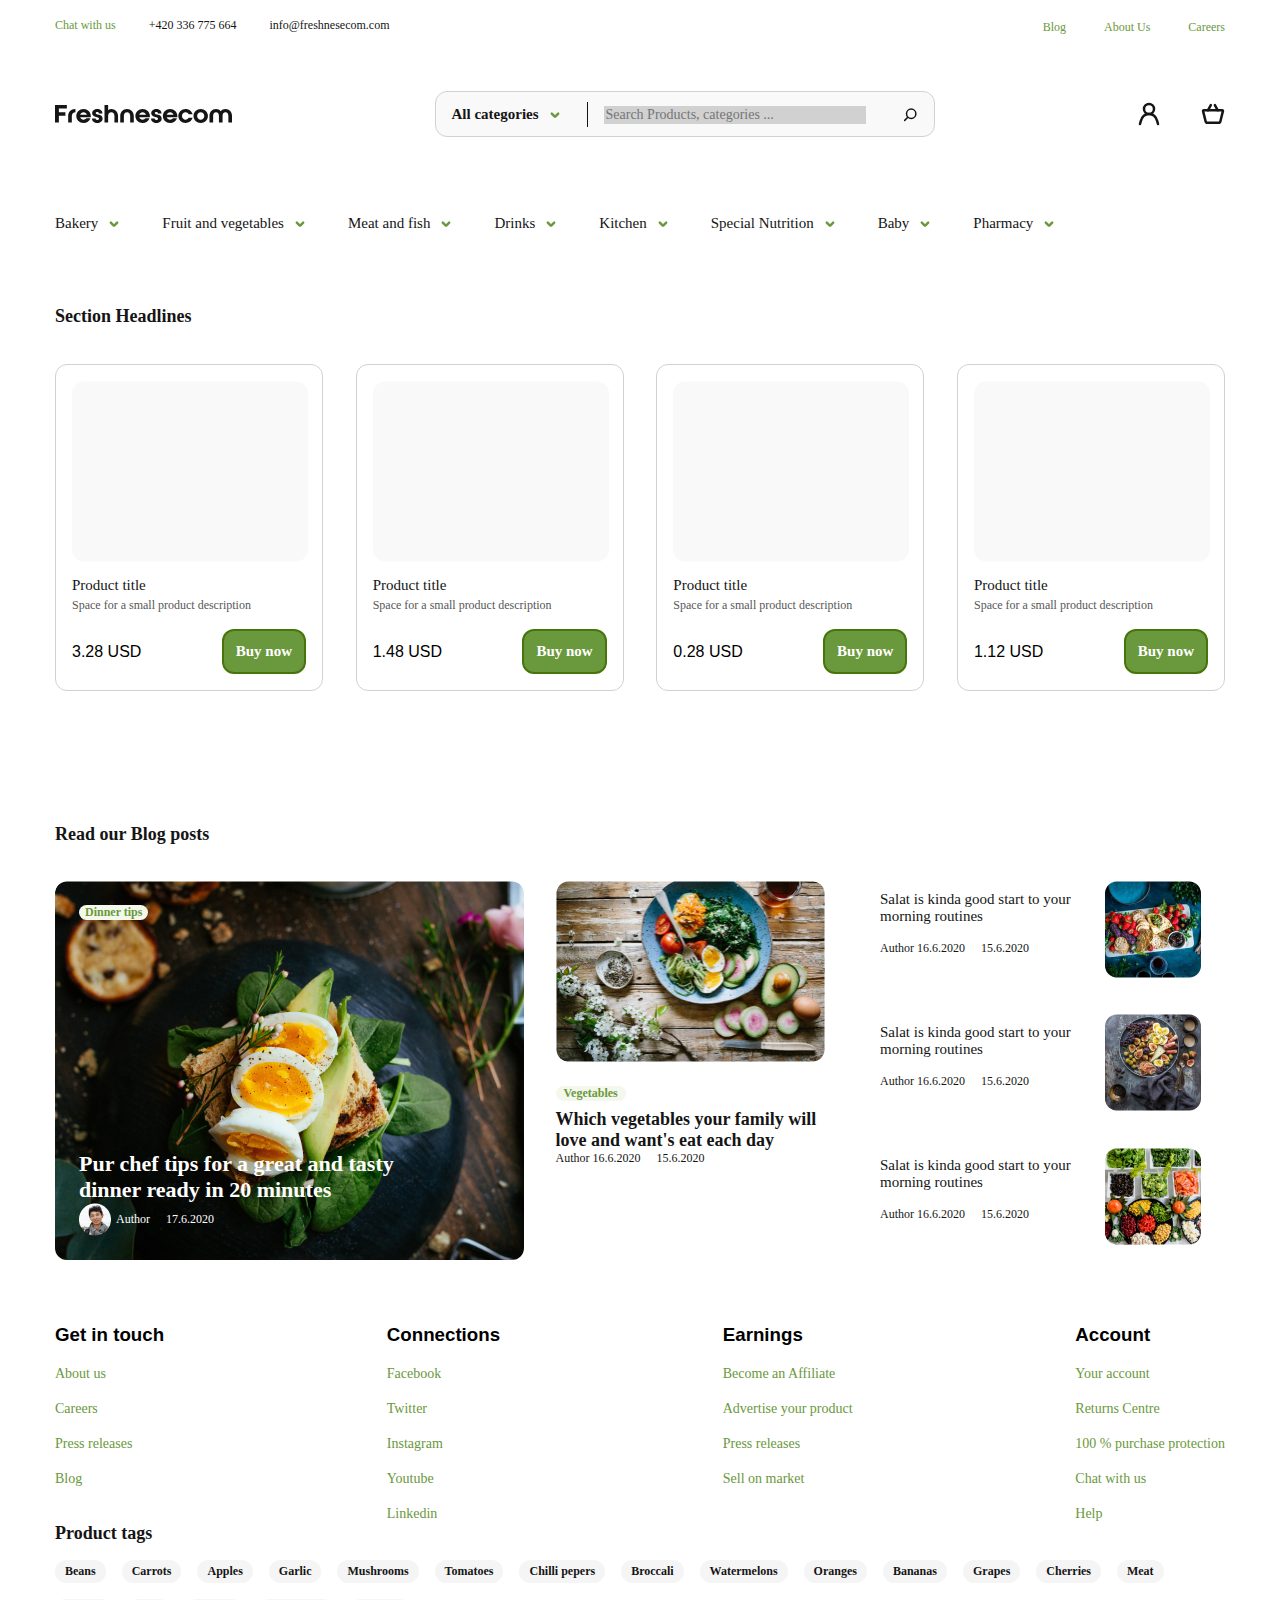
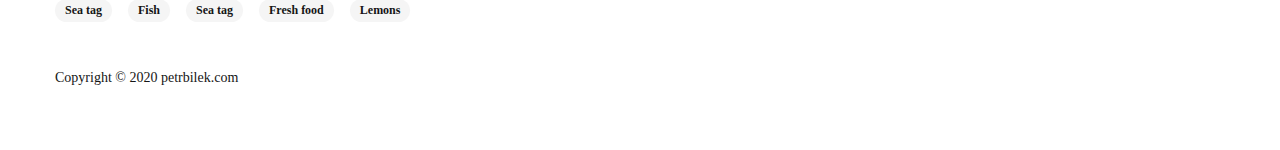
==== commit 5b038f9d: "last fix" ====
--- a/index.html
+++ b/index.html
@@ -1,143 +1,296 @@
 <!DOCTYPE html>
 <html lang="en">
-
-<head>
-  <meta charset="UTF-8" />
-  <meta name="viewport" content="width=device-width, initial-scale=1.0" />
-  <link rel="stylesheet" href="css/styles.css" />
-  <title>Document</title>
-</head>
-
-<body>
-  <section class="checkout">
-    <div class="container">
-      <div class="checkout__billing-info__box">
-        <div class="checkout__billing-info">
-          <h2 class="checkout__bolling-info__title">Billing info</h2>
-          <p class="checkout__bolling-info__text">Please enter your billing info</p>
-        </div>
-        <p class="checkout__billing-info__right-text">Step 1 of 5</p>
-      </div>
-      <form action="" class="checkout__form">
-        <div class="checkout__form__box">
-          <label for="firtsname" class="checkout__form__label-fname">Firts name</label>
-          <input type="text" class="checkout__form__input-fname" name="firtsname" id="firtsname"
-            placeholder="Firts name">
-        </div>
-        <div class="checkout__form__box">
-          <label for="lastname" class="checkout__form__label-lname">Last name</label>
-          <input type="text" class="checkout__form__input-lname" name="lastname" id="lastname" placeholder="Last name">
-        </div>
-        <div class="checkout__form__box">
-          <label for="email" class="checkout__form__label-email" email>Email address</label>
-          <input type="email" class="checkout__form__input-email" name="email" id="email" placeholder="Email address">
-        </div>
-        <div class="checkout__form__box">
-          <label for="phone" class="checkout__form__label-phone">Phone number</label>
-          <input type="tel" class="checkout__form__input-phone" name="phone" id="phone" placeholder="Phone number">
-        </div>
-        <div class="checkout__form__box">
-          <label for="address" class="checkout__form__label-adres">Address </label>
-          <input type="text" class="checkout__form__input-adres" name="address" id="address" placeholder="Address">
-        </div>
-        <div class="checkout__form__box">
-          <label for="siti" class="checkout__form__label-siti">Town/siti</label>
-          <input type="text" class="checkout__form__input-siti" name="siti" id="siti" placeholder="Town or siti">
-        </div>
-
-        <div class="checkout__form__box">
-          <label for="country" class="checkout__form__label-country">State / Country</label>
-          <input type="text" class="checkout__form__input-country" name="country" id="country"
-            placeholder="Choose a state or Country">
-          <img src="./img/ic-chevron-top-bottom.svg" class="img__icon" width="16" height="16" alt="ic">
-        </div>
-        <div class="checkout__form__box">
-          <label for="file" class="checkout__form__label-file">ZIP/Postal code</label>
-          <input type="text" class="checkout__form__input-file" name="file" id="file" placeholder="Postal code or ZIP">
-        </div>
-        <div class="checkout__form__box__chexkbox">
-          <input type="checkbox">
-          <p class="checkout__form__box__chexkbox__text">Ship to a different address?</p>
-        </div>
-      </form>
-
-      <div class="checkout__billing-info__box">
-        <div class="checkout__billing-info">
-          <h2 class="checkout__bolling-info__title">Billing method</h2>
-          <p class="checkout__bolling-info__text">Please enter your payment method</p>
-        </div>
-        <p class="checkout__billing-info__right-text">Step 2 of 5 </p>
-      </div>
-
-      <form action="" class="checkout__form__box__center">
-        <div class="checkout__form__box__wrapper">
-          <div class="checkout__form__left__box">
-            <img src="./img/ic-actions-select.svg" width="24" height="24" alt="">
-            <p class="checkout__form__text">FedEx</p>
-          </div>
-          <div class="checkout__form__center__box">
-            <p class="checkout__form__center__box__text">
-              <span>+32 USD</span>Additional price
-            </p>
-          </div>
-          <img src="./img/fed-ex.svg" width="54" height="16" alt="">
-        </div>
-
-        <div class="checkout__form__box__wrapper">
-          <div class="checkout__form__left__box">
-            <img src="./img/ic-actions-select.svg" width="24" height="24" alt="">
-            <p class="checkout__form__text">DHL</p>
-          </div>
-          <div class="checkout__form__center__box">
-            <p class="checkout__form__center__box__text">
-              <span>+32 USD</span>Additional price
-            </p>
-          </div>
-          <img src="./img/Vector.svg" width="94" height="16" alt="">
-        </div>
-      </form>
-
-      <div class="checkout__billing-info__box">
-        <div class="checkout__billing-info">
-          <h2 class="checkout__bolling-info__title">Payment method</h2>
-          <p class="checkout__bolling-info__text">Please enter your payment method</p>
-        </div>
-        <p class="checkout__billing-info__right-text">Step 3 of 5 </p>
-      </div>
-      <div class="paymend">
-        <div class="paymend__wrapper">
-          <div class="paymend__left__box">
-            <img src="./img/cardd.svg" width="24" height="24" alt="card">
-            <p class="paymend__left__box__text">Credit card</p>
-          </div>
-          <div class="paymend__right__box">
-            <img src="./img/vasa.svg" width="49" height="16" alt="visa">
-            <img src="./img/mastercard.svg" width="33" height="16" alt="mastercard">
-          </div>
-        </div>
-        <form action="" class="paymend__form">
-          <label for="cardn" class="paymend__form__label__cardn">Card number</label>
-          <input type="text" id="cardn" class="paymend__form__input__cardn" placeholder="Card number">
-          <div class="paymend__form__box">
-            <label for="cardh" class="paymend__form__label__cardh">Card holder</label>
-            <input type="text" name="cardholder" id="cardh" class="paymend__form__input__cardh"
-              placeholder="Card holder">
-            <div class="paymend__form__box__wrapper">
-
-              <label for="Expiration date" class="paymend__form__label__data">Expiration date</label>
-              <input type="text" name="Expiration date" id="Expiration date" class="paymend__form__input__data"
-                placeholder="DD/MM/YY">
-              <label for="CVC" class="paymend__form__label__cvc">CVC</label>
-              <input type="text" name="CVC" id="CVC" class="paymend__form__input__cvc" placeholder="text">
-            </div>
-          </div>
-        </form>
-      </div>
-
-
-
-    </div>
-  </section>
-</body>
-
-</html>+  <head>
+    <meta charset="UTF-8" />
+    <meta name="viewport" content="width=device-width, initial-scale=1.0" />
+    <link rel="stylesheet" href="css/styles.css" />
+    <title>Document</title>
+  </head>
+  <body>
+    <header>
+      <section class="header">
+        <div class="container">
+          <div class="header__nav">
+            <div class="header__nav-first">
+              <a href="#" class="header__nav__text">Chat with us</a>
+              <a href="#" class="header__nav__text-tel">+420 336 775 664</a>
+              <a class="header__nav__link" href="https://nt-ecommerce.netlify.app/">info@freshnesecom.com</a>
+            </div>
+            <div class="header__nav-second">
+              <ul class="header__nav__list">
+                <li class="header__nav__item">
+                  <a class="header__nav__item-link" href="#">Blog</a>
+                </li>
+                <li class="header__nav__item">
+                  <a class="header__nav__item-link" href="#">About Us</a>
+                </li>
+                <li class="header__nav__item">
+                  <a class="header__nav__item-link" href="#">Careers</a>
+                </li>
+              </ul>
+            </div>
+          </div>
+          <div class="header__wrap">
+            <img class="header__wrap__img" src="./img/Logo.svg" alt="logo" width="177px " />
+            <form class="header__wrap__form" action="">
+              <p class="header__wrap__text">All categories</p>
+              <input class="header__wrap__input" type="search" placeholder="Search Products, categories ..." />
+              <img src="./img/Search.svg" alt="search__img" />
+            </form>
+            <div class="header__wrap__last">
+              <img class="header__wrap__last__img" src="./img/icon__man.svg" alt="icon_man" />
+              <img class="header__wrap__last__img" src="./img/icon__shop.svg" alt="icon_shop" />
+            </div>
+          </div>
+          <div class="header__category">
+            <p class="header__category__selectors">Bakery</p>
+            <p class="header__category__selectors">Fruit and vegetables</p>
+            <p class="header__category__selectors">Meat and fish</p>
+            <p class="header__category__selectors">Drinks</p>
+            <p class="header__category__selectors">Kitchen</p>
+            <p class="header__category__selectors">Special Nutrition</p>
+            <p class="header__category__selectors">Baby</p>
+            <p class="header__category__selectors">Pharmacy</p>
+          </div>
+        </div>
+      </section>
+    </header>
+    <main>
+      <section class="headline">
+        <div class="container">
+          <div class="headline__wrap">
+            <h2 class="headline__wrap-head">Section Headlines</h2>
+            <div class="headline__wrap__cards">
+              <div class="headline__wrap__card">
+                <div class="headline__wrap__card__img">
+                  <img src="./img/White__fon.png" alt="" />
+                </div>
+                <h3 class="headline__wrap-head-second">Product title</h3>
+                <p class="headline__wrap-text">Space for a small product description</p>
+                <div class="headline__wrap__price">
+                  <p class="headline__wrap-text__second">3.28 USD</p>
+                  <button class="headline__wrap__btn">Buy now</button>
+                </div>
+              </div>
+              <div class="headline__wrap__card">
+                <div class="headline__wrap__card__img">
+                  <img src="./img/White__fon.png" alt="" />
+                </div>
+                <h3 class="headline__wrap-head-second">Product title</h3>
+                <p class="headline__wrap-text">Space for a small product description</p>
+                <div class="headline__wrap__price">
+                  <p class="headline__wrap-text__second">1.48 USD</p>
+                  <button class="headline__wrap__btn">Buy now</button>
+                </div>
+              </div>
+              <div class="headline__wrap__card">
+                <div class="headline__wrap__card__img">
+                  <img src="./img/White__fon.png" alt="" />
+                </div>
+                <h3 class="headline__wrap-head-second">Product title</h3>
+                <p class="headline__wrap-text">Space for a small product description</p>
+                <div class="headline__wrap__price">
+                  <p class="headline__wrap-text__second">0.28 USD</p>
+                  <button class="headline__wrap__btn">Buy now</button>
+                </div>
+              </div>
+              <div class="headline__wrap__card">
+                <div class="headline__wrap__card__img">
+                  <img src="./img/White__fon.png" alt="white fon" />
+                </div>
+                <h3 class="headline__wrap-head-second">Product title</h3>
+                <p class="headline__wrap-text">Space for a small product description</p>
+                <div class="headline__wrap__price">
+                  <p class="headline__wrap-text__second">1.12 USD</p>
+                  <button class="headline__wrap__btn">Buy now</button>
+                </div>
+              </div>
+            </div>
+          </div>
+        </div>
+      </section>
+
+      <section class="posts">
+        <div class="container">
+          <div class="posts__wrap">
+            <h2 class="posts__wrap__head">Read our Blog posts</h2>
+            <div class="posts__wrap__cards">
+              <div class="posts__wrap__cards__first">
+                <span class="posts__wrap__cards__first__span"> Dinner tips </span>
+                <h2 class="posts__wrap__cards__first__head">Pur chef tips for a great and tasty dinner ready in 20 minutes</h2>
+                <div class="posts__wrap__cards__first__last">
+                  <img class="posts__wrap__cards__first__last__img" src="./img/Smile__man.png" alt="smile man" width="32" />
+                  <p class="posts__wrap__cards__first__last__text">Author</p>
+                  <p class="posts__wrap__cards__first__last__date">17.6.2020</p>
+                </div>
+              </div>
+
+              <div class="posts__wrap__cards__second">
+                <img class="posts__wrap__cards__second__image" src="./img/second__meal.png" alt="meal" />
+                <p class="posts__wrap__cards__second__text">Vegetables</p>
+                <h3 class="posts__wrap__cards__second__head">Which vegetables your family will love and want's eat each day</h3>
+                <div class="posts__wrap__cards__second__date">
+                  <span class="posts__wrap__cards__second__span">Author 16.6.2020</span>
+                  <span class="posts__wrap__cards__second__span"> 15.6.2020</span>
+                </div>
+              </div>
+
+              <div class="posts__wrap__cards__last">
+                <div class="posts__wrap__cards__last__cards">
+                  <div class="posts__wrap__cards__last__card">
+                    <div class="posts__wrap__cards__last__card__left">
+                      <h3 class="posts__wrap__cards__last__card__left__head">Salat is kinda good start to your morning routines</h3>
+                      <div class="posts__wrap__cards__second__date">
+                        <span class="posts__wrap__cards__second__span">Author 16.6.2020</span>
+                        <span class="posts__wrap__cards__second__span"> 15.6.2020</span>
+                      </div>
+                    </div>
+                    <div class="posts__wrap__cards__last__card__right">
+                      <img class="posts__wrap__cards__last__card__right__img" src="./img/third__meal.png" alt="meal" width="96" />
+                    </div>
+                  </div>
+                  <div class="posts__wrap__cards__last__card">
+                    <div class="posts__wrap__cards__last__card__left">
+                      <h3 class="posts__wrap__cards__last__card__left__head">Salat is kinda good start to your morning routines</h3>
+                      <div class="posts__wrap__cards__second__date">
+                        <span class="posts__wrap__cards__second__span">Author 16.6.2020</span>
+                        <span class="posts__wrap__cards__second__span"> 15.6.2020</span>
+                      </div>
+                    </div>
+                    <div class="posts__wrap__cards__last__card__right">
+                      <img class="posts__wrap__cards__last__card__right__img" src="./img/fourth__meal.png" alt="meal" width="96" />
+                    </div>
+                  </div>
+                  <div class="posts__wrap__cards__last__card">
+                    <div class="posts__wrap__cards__last__card__left">
+                      <h3 class="posts__wrap__cards__last__card__left__head">Salat is kinda good start to your morning routines</h3>
+                      <div class="posts__wrap__cards__second__date">
+                        <span class="posts__wrap__cards__second__span">Author 16.6.2020</span>
+                        <span class="posts__wrap__cards__second__span"> 15.6.2020</span>
+                      </div>
+                    </div>
+                    <div class="posts__wrap__cards__last__card__right">
+                      <img class="posts__wrap__cards__last__card__right__img" src="./img/vegetables.png" alt="meal" width="96" />
+                    </div>
+                  </div>
+                </div>
+              </div>
+            </div>
+          </div>
+        </div>
+      </section>
+    </main>
+
+    <footer>
+      <section class="footer">
+        <div class="container">
+          <div class="footer__wrap">
+            <div class="footer__wrap__tool">
+              <div class="footer__wrap__tools">
+                <h3 class="footer__wrap__head">Get in touch</h3>
+                <ul class="footer__wrap__list">
+                  <li class="footer__wrap__item">
+                    <a class="footer__wrap__item-link" href="#">About us</a>
+                  </li>
+                  <li class="footer__wrap__item">
+                    <a class="footer__wrap__item-link" href="#">Careers</a>
+                  </li>
+                  <li class="footer__wrap__item">
+                    <a class="footer__wrap__item-link" href="#">Press releases</a>
+                  </li>
+                  <li class="footer__wrap__item">
+                    <a class="footer__wrap__item-link" href="#">Blog</a>
+                  </li>
+                </ul>
+              </div>
+              <div class="footer__wrap__tools">
+                <h3 class="footer__wrap__head">Connections</h3>
+                <ul class="footer__wrap__list">
+                  <li class="footer__wrap__item">
+                    <a class="footer__wrap__item-link" href="#">Facebook</a>
+                  </li>
+                  <li class="footer__wrap__item">
+                    <a class="footer__wrap__item-link" href="#">Twitter</a>
+                  </li>
+                  <li class="footer__wrap__item">
+                    <a class="footer__wrap__item-link" href="#">Instagram</a>
+                  </li>
+                  <li class="footer__wrap__item">
+                    <a class="footer__wrap__item-link" href="#">Youtube</a>
+                  </li>
+                  <li class="footer__wrap__item">
+                    <a class="footer__wrap__item-link" href="#">Linkedin</a>
+                  </li>
+                </ul>
+              </div>
+
+              <div class="footer__wrap__tools">
+                <h3 class="footer__wrap__head">Earnings</h3>
+                <ul class="footer__wrap__list">
+                  <li class="footer__wrap__item">
+                    <a class="footer__wrap__item-link" href="#">Become an Affiliate</a>
+                  </li>
+                  <li class="footer__wrap__item">
+                    <a class="footer__wrap__item-link" href="#">Advertise your product</a>
+                  </li>
+                  <li class="footer__wrap__item">
+                    <a class="footer__wrap__item-link" href="#">Press releases</a>
+                  </li>
+                  <li class="footer__wrap__item">
+                    <a class="footer__wrap__item-link" href="#">Sell on market</a>
+                  </li>
+                </ul>
+              </div>
+
+              <div class="footer__wrap__tools">
+                <h3 class="footer__wrap__head">Account</h3>
+                <ul class="footer__wrap__list">
+                  <li class="footer__wrap__item">
+                    <a class="footer__wrap__item-link" href="#">Your account</a>
+                  </li>
+                  <li class="footer__wrap__item">
+                    <a class="footer__wrap__item-link" href="#">Returns Centre</a>
+                  </li>
+                  <li class="footer__wrap__item">
+                    <a class="footer__wrap__item-link" href="#">100 % purchase protection</a>
+                  </li>
+                  <li class="footer__wrap__item">
+                    <a class="footer__wrap__item-link" href="#">Chat with us</a>
+                  </li>
+                  <li class="footer__wrap__item">
+                    <a class="footer__wrap__item-link" href="#">Help</a>
+                  </li>
+                </ul>
+              </div>
+            </div>
+            <div class="footer__last">
+              <h2 class="footer__last__head">Product tags</h2>
+              <div class="footer__last__wrap">
+                <p class="footer__last__wrap__text">Beans</p>
+                <p class="footer__last__wrap__text">Carrots</p>
+                <p class="footer__last__wrap__text">Apples</p>
+                <p class="footer__last__wrap__text">Garlic</p>
+                <p class="footer__last__wrap__text">Mushrooms</p>
+                <p class="footer__last__wrap__text">Tomatoes</p>
+                <p class="footer__last__wrap__text">Chilli pepers</p>
+                <p class="footer__last__wrap__text">Broccali</p>
+                <p class="footer__last__wrap__text">Watermelons</p>
+                <p class="footer__last__wrap__text">Oranges</p>
+                <p class="footer__last__wrap__text">Bananas</p>
+                <p class="footer__last__wrap__text">Grapes</p>
+                <p class="footer__last__wrap__text">Cherries</p>
+                <p class="footer__last__wrap__text">Meat</p>
+                <p class="footer__last__wrap__text">Sea tag</p>
+                <p class="footer__last__wrap__text">Fish</p>
+                <p class="footer__last__wrap__text">Sea tag</p>
+                <p class="footer__last__wrap__text">Fresh food</p>
+                <p class="footer__last__wrap__text">Lemons</p>
+              </div>
+            </div>
+            <a class="footer__last-link" href="#">Copyright © 2020 petrbilek.com</a>
+          </div>
+        </div>
+      </section>
+    </footer>
+  </body>
+</html>
--- a/css/styles.css
+++ b/css/styles.css
@@ -1,27 +1,3 @@
-/* poppins-regular - latin */
-@font-face {
-  font-display: swap;
-  font-family: "Poppins";
-  font-style: normal;
-  font-weight: 400;
-  src: url("../fonts/poppins-v20-latin-regular.woff2") format("woff2");
-}
-/* poppins-500 - latin */
-@font-face {
-  font-display: swap;
-  font-family: "Poppins";
-  font-style: normal;
-  font-weight: 500;
-  src: url("../fonts/poppins-v20-latin-500.woff2") format("woff2");
-}
-/* poppins-600 - latin */
-@font-face {
-  font-display: swap;
-  font-family: "Poppins";
-  font-style: normal;
-  font-weight: 600;
-  src: url("../fonts/poppins-v20-latin-600.woff2") format("woff2");
-}
 /*! normalize.css v8.0.1 | MIT License | github.com/necolas/normalize.css */
 /* Document
    ========================================================================== */
@@ -334,11 +310,6 @@
   display: none;
 }
 
-:root {
-  --title__color:#151515;
-  --text__color:#A9A9A9;
-}
-
 html {
   box-sizing: border-box;
   height: 100%;
@@ -349,6 +320,8 @@
 *::before,
 *::after {
   box-sizing: inherit;
+  text-decoration: none;
+  list-style: none;
 }
 
 body {
@@ -401,320 +374,445 @@
   width: 1px;
 }
 
-.checkout {
-  width: 670px;
-}
-
-.checkout__billing-info__box {
-  display: flex;
-  align-items: center;
+.header__nav {
+  width: 100%;
+  display: flex;
   justify-content: space-between;
-}
-
-.checkout__billing-info {
-  padding-bottom: 32px;
-}
-
-.checkout__bolling-info__title {
-  color: var(--title__color);
-  font-family: "Poppins";
-  font-size: 22px;
+  align-items: center;
+  padding-top: 16px;
+  padding-bottom: 16px;
+}
+.header__nav-first {
+  display: flex;
+  gap: 33px;
+  align-items: center;
+}
+.header__nav__text {
+  color: #6a983c;
+  font-family: "Open Sans";
+  font-size: 12px;
+  font-style: normal;
+  font-weight: 400;
+  line-height: normal;
+}
+.header__nav__text-tel {
+  color: #151515;
+  font-family: "Open Sans";
+  font-size: 12px;
+  font-style: normal;
+  font-weight: 400;
+  line-height: normal;
+}
+.header__nav__link {
+  color: #151515;
+  font-family: "Open Sans";
+  font-size: 12px;
+  font-style: normal;
+  font-weight: 400;
+  line-height: normal;
+}
+.header__nav__list {
+  display: flex;
+  justify-content: center;
+  align-items: center;
+  gap: 38px;
+}
+.header__nav__item-link {
+  color: #6a983c;
+  font-family: "Open Sans";
+  font-size: 12px;
+  font-style: normal;
+  font-weight: 400;
+  line-height: normal;
+}
+.header__wrap {
+  width: 100%;
+  padding-top: 40px;
+  padding-bottom: 58px;
+  display: flex;
+  justify-content: space-between;
+  align-items: center;
+}
+.header__wrap__form {
+  border-radius: 12px;
+  border: 1px solid #d1d1d1;
+  background: #f9f9f9;
+  display: flex;
+  justify-content: space-between;
+  align-items: center;
+  width: 500px;
+  padding: 10px 16px 9px 16px;
+}
+.header__wrap option {
+  color: #6a983c;
+  border: white;
+}
+.header__wrap__text {
+  color: #151515;
+  font-family: "Poppins";
+  font-size: 15px;
+  font-style: normal;
+  font-weight: 700;
+  line-height: normal;
+  border-right: 1px solid;
+  padding-right: 24px;
+  display: flex;
+  justify-content: center;
+  align-items: center;
+}
+.header__wrap__text::after {
+  content: url(../../img/ic-chevron-down.svg);
+  padding-left: 8px;
+  padding-top: 5px;
+}
+.header__wrap__input {
+  width: 262px;
+  border: none;
+  color: #a9a9a9;
+  font-family: "Open Sans";
+  font-size: 14px;
+  font-style: normal;
+  font-weight: 400;
+  line-height: normal;
+  margin-left: -20px;
+  background-color: #d1d1d1;
+}
+.header__wrap__last {
+  display: flex;
+  align-items: center;
+  gap: 40px;
+}
+.header__category {
+  width: 100%;
+  padding-top: 16px;
+  display: flex;
+  justify-content: start;
+  align-items: center;
+  gap: 40px;
+}
+.header__category__selectors {
+  color: #151515;
+  font-family: "Poppins";
+  font-size: 15px;
+  font-style: normal;
+  font-weight: 500;
+  line-height: normal;
+  display: flex;
+  align-items: center;
+}
+.header__category__selectors::after {
+  content: url(../../img/ic-chevron-down.svg);
+  padding-left: 8px;
+  padding-top: 5px;
+}
+
+.footer {
+  width: 100%;
+  padding-top: 64px;
+}
+.footer__wrap {
+  display: flex;
+  flex-direction: column;
+  align-items: start;
+  justify-content: center;
+}
+.footer__wrap__tool {
+  width: 100%;
+  display: flex;
+  justify-content: space-between;
+  align-items: start;
+}
+.footer__wrap__tools {
+  display: flex;
+  flex-direction: column;
+  gap: 16px;
+}
+.footer__wrap__list {
+  display: flex;
+  flex-direction: column;
+  gap: 16px;
+}
+.footer__wrap__item-link {
+  color: #6a983c;
+  font-family: "Open Sans";
+  font-size: 14px;
+  font-style: normal;
+  font-weight: 400;
+  line-height: normal;
+}
+.footer__last {
+  width: 100%;
+  display: flex;
+  flex-direction: column;
+}
+.footer__last__head {
+  margin-bottom: 16px;
+  color: #151515;
+  font-family: "Poppins";
+  font-size: 18px;
   font-style: normal;
   font-weight: 600;
   line-height: normal;
 }
-
-.checkout__bolling-info__text {
-  color: var(--text__color);
-  font-family: "Open Sans";
-  font-size: 12px;
-  font-style: normal;
-  font-weight: 400;
-  line-height: normal;
-}
-
-.checkout__form {
-  display: grid;
-  grid-template-columns: auto auto;
-  gap: 32px;
-}
-
-.checkout__form__box input,
-img:hover {
-  cursor: pointer;
-  transition: all 0.5s ease;
-}
-
-.checkout__form__box {
-  display: flex;
-  flex-direction: column;
-  width: 319px;
-  height: 60px;
-  position: relative;
-}
-
-.checkout__form__box label {
-  width: 319px;
-  color: var(--c-1-a, #151515);
+.footer__last__wrap {
+  display: flex;
+  justify-content: start;
+  align-items: center;
+  gap: 16px;
+  flex-wrap: wrap;
+}
+.footer__last__wrap__text {
+  color: #151515;
   font-family: "Poppins";
   font-size: 12px;
   font-style: normal;
   font-weight: 600;
   line-height: normal;
-}
-
-.checkout__form__box input {
-  width: 319px;
-  height: 42px;
+  padding: 4px 10px;
+  background-color: #f5f5f5;
   border-radius: 12px;
-  border: 1px solid var(--c-1-d, #d1d1d1);
-  background: var(--c-1-h, #f9f9f9);
-  color: var(--c-1-c, #a9a9a9);
-  font-family: Open Sans;
+}
+.footer__last-link {
+  color: #151515;
+  font-family: "Open Sans";
   font-size: 14px;
   font-style: normal;
   font-weight: 400;
   line-height: normal;
-  padding: 11px 21px;
-}
-
-.img__icon {
-  position: absolute;
-  right: 5%;
-  top: 50%;
-}
-
-.checkout__form__box__chexkbox {
-  width: 243px;
-  height: 42px;
-  display: flex;
-  align-items: center;
-  padding: 9px 16px;
-  gap: 8px;
-  border-radius: 12px;
-  border: 1px solid var(--c-1-d, #d1d1d1);
-  background: var(--c-1-h, #f9f9f9);
-  margin-bottom: 64px;
-}
-
-.checkout__form__box__chexkbox:hover {
-  cursor: pointer;
-}
-
-.checkout__form__box__chexkbox input {
-  width: 24px;
-}
-
-.checkout__form__box__chexkbox__text {
-  color: var(--c-1-a, #151515);
-  font-family: "Open Sans";
-  font-size: 14px;
-  font-style: normal;
-  font-weight: 400;
-  line-height: normal;
-}
-
-.checkout__form__box__center {
-  margin-bottom: 64px;
-}
-
-.checkout__form__box__wrapper {
-  width: 670px;
-  height: 48px;
-  padding: 15px 16px;
+  padding-top: 48px;
+  padding-bottom: 64px;
+}
+
+.headline {
+  padding-top: 70px;
+  padding-bottom: 64px;
+}
+.headline__wrap {
+  display: flex;
+  flex-direction: column;
+  align-items: start;
+}
+.headline__wrap-head {
+  display: flex;
+  flex-direction: column;
+  margin-bottom: 37px;
+  color: #151515;
+  font-family: "Poppins";
+  font-size: 18px;
+  font-style: normal;
+  font-weight: 600;
+  line-height: normal;
+}
+.headline__wrap-head-second {
+  color: #151515;
+  font-family: "Poppins";
+  font-size: 15px;
+  font-style: normal;
+  font-weight: 500;
+  line-height: normal;
+  margin-bottom: 4px;
+}
+.headline__wrap-text {
+  color: #575757;
+  font-family: "Open Sans";
+  font-size: 12px;
+  font-style: normal;
+  font-weight: 400;
+  line-height: normal;
+  margin-bottom: 16px;
+}
+.headline__wrap__cards {
+  width: 100%;
   display: flex;
   align-items: center;
   justify-content: space-between;
-  border-radius: 12px;
-  border: 1px solid var(--c-1-d, #d1d1d1);
-  background: var(--c-1-h, #f9f9f9);
-  margin-bottom: 16px;
-}
-
-.checkout__form__box__wrapper:not(:last) {
-  margin-bottom: 0;
-}
-
-.checkout__form__left__box {
-  display: flex;
-  align-items: center;
-  justify-content: space-between;
-}
-
-.checkout__form__text {
-  color: var(--c-1-a, #151515);
-  font-family: "Poppins";
-  font-size: 12px;
-  font-style: normal;
-  font-weight: 600;
-  line-height: normal;
-  padding-left: 16px;
-}
-
-span {
-  color: var(--c-2-a, #6a983c);
-  font-family: "Poppins";
-  font-size: 12px;
-  font-style: normal;
-  font-weight: 600;
-  line-height: normal;
-}
-
-.checkout__form__center__box__text {
-  color: var(--c-1-a, #151515);
-  font-family: "Poppins";
-  font-size: 12px;
-  font-style: normal;
-  font-weight: 600;
-  line-height: normal;
-}
-
-.paymend {
-  width: 668px;
+}
+.headline__wrap__card {
+  display: flex;
+  flex-direction: column;
+  justify-content: start;
+  align-items: start;
+  width: 268px;
   padding: 16px;
   border-radius: 12px;
-  border: 1px solid var(--c-1-d, #d1d1d1);
-  background: var(--c-1-j, #fff);
-}
-
-.paymend__wrapper {
-  display: flex;
-  align-items: center;
+  border: 1px solid #d1d1d1;
+  background: #fff;
+}
+.headline__wrap__card__img {
+  width: 236px;
+  height: 180px;
+  padding-bottom: 16px;
+  text-align: center;
+  background-color: white;
+  margin-bottom: 16px;
+}
+.headline__wrap__price {
+  width: 100%;
   justify-content: space-between;
-  padding-bottom: 32px;
-}
-
-.paymend__left__box {
-  display: flex;
-  align-items: center;
-  justify-content: space-between;
-}
-
-.paymend__left__box__text {
-  color: var(--c-1-a, #151515);
-  font-family: "Poppins";
-  font-size: 12px;
+  display: flex;
+  align-items: center;
+}
+.headline__wrap__price-wrap {
+  display: flex;
+  flex-direction: column;
+  justify-content: center;
+}
+.headline__wrap__btn {
+  color: #fff;
+  font-family: "Poppins";
+  font-size: 15px;
+  font-style: normal;
+  font-weight: 700;
+  line-height: normal;
+  border-radius: 12px;
+  border: 2px solid #46760a;
+  background: #6a983c;
+  padding: 12px;
+  cursor: pointer;
+}
+
+.posts {
+  padding-top: 69px;
+}
+.posts__wrap__head {
+  margin-bottom: 36px;
+  color: #151515;
+  font-family: "Poppins";
+  font-size: 18px;
   font-style: normal;
   font-weight: 600;
   line-height: normal;
-  padding-left: 16px;
-}
-
-.paymend__form__label__cardn {
-  display: flex;
-  width: 638px;
-  height: 60px;
+}
+.posts__wrap__cards {
+  width: 100%;
+  display: flex;
+  gap: 31.5px;
+  align-items: start;
+}
+.posts__wrap__cards__first {
+  background-image: url(../../img/first__meal.png);
+  width: 469px;
+  padding-top: 270px;
+  padding-left: 24px;
+  padding-bottom: 24px;
+  background-repeat: no-repeat;
+  background-size: cover;
+  border-radius: 12px;
+  position: relative;
+}
+.posts__wrap__cards__first__last {
+  display: flex;
+  align-items: center;
+  gap: 16px;
+}
+.posts__wrap__cards__first__last__text {
+  color: #fff;
+  font-family: "Open Sans";
+  font-size: 12px;
+  font-style: normal;
+  font-weight: 400;
+  line-height: normal;
+  margin-left: -11px;
+}
+.posts__wrap__cards__first__last__date {
+  color: #fff;
+  font-family: "Open Sans";
+  font-size: 12px;
+  font-style: normal;
+  font-weight: 400;
+  line-height: normal;
+}
+.posts__wrap__cards__first__span {
+  position: absolute;
+  top: 24px;
+  left: 24px;
+  color: #6a983c;
+  font-family: "Poppins";
+  font-size: 12px;
+  font-style: normal;
+  font-weight: 600;
+  line-height: normal;
+  padding: 0px 6px;
+  border-radius: 12px;
+  background: #f4f8ec;
+}
+.posts__wrap__cards__first__head {
+  width: 380px;
+  color: #fff;
+  font-family: "Poppins";
+  font-size: 22px;
+  font-style: normal;
+  font-weight: 600;
+  line-height: normal;
+}
+.posts__wrap__cards__second {
+  width: 269px;
+  display: flex;
+  flex-direction: column;
+}
+.posts__wrap__cards__second__image {
+  border-radius: 12px;
+  margin-bottom: 24px;
+}
+.posts__wrap__cards__second__text {
+  color: #6a983c;
+  font-family: "Poppins";
+  font-size: 12px;
+  font-style: normal;
+  font-weight: 600;
+  line-height: normal;
+  padding: 0 8px;
+  margin-bottom: 8px;
+  background-color: #f4f8ec;
+  border-radius: 12px;
+  width: 70px;
+}
+.posts__wrap__cards__second__head {
+  color: #151515;
+  font-family: "Poppins";
+  font-size: 18px;
+  font-style: normal;
+  font-weight: 600;
+  line-height: normal;
+}
+.posts__wrap__cards__second__date {
+  display: flex;
+  align-items: center;
+  gap: 16px;
+}
+.posts__wrap__cards__second__span {
+  color: #151515;
+  font-family: "Open Sans";
+  font-size: 12px;
+  font-style: normal;
+  font-weight: 400;
+  line-height: normal;
+}
+.posts__wrap__cards__last {
+  width: 369px;
+  display: flex;
+  flex-direction: column;
+}
+.posts__wrap__cards__last__cards {
+  display: flex;
   flex-direction: column;
   justify-content: center;
-  align-items: flex-start;
-}
-
-.paymend__form__input__cardn {
-  width: 608px;
-  height: 42px;
-  border-radius: 12px;
-  border: 1px solid var(--c-1-d, #d1d1d1);
-  background: var(--c-1-h, #f9f9f9);
-  color: var(--c-1-c, #a9a9a9);
-  font-family: " Open Sans";
-  font-size: 14px;
-  font-style: normal;
-  font-weight: 400;
-  line-height: normal;
-  padding: 11px 21px;
-}
-
-.paymend__form__box {
-  display: flex;
-}
-
-.paymend__form__box__wrapper {
-  display: flex;
-}
-
-.paymend__form__label__cardh {
-  display: flex;
-  height: 60px;
-  flex-direction: column;
-  justify-content: center;
-  align-items: flex-start;
-  color: var(--c-1-a, #151515);
-  font-family: "Poppins";
-  font-size: 12px;
-  font-style: normal;
-  font-weight: 600;
-  line-height: normal;
-}
-
-.paymend__form__input__cardh {
-  width: 300px;
-  height: 42px;
-  border-radius: 12px;
-  border: 1px solid var(--c-1-d, #d1d1d1);
-  background: var(--c-1-h, #f9f9f9);
-  padding: 11px 21px;
-  color: var(--c-1-c, #a9a9a9);
-  font-family: "Open Sans";
-  font-size: 14px;
-  font-style: normal;
-  font-weight: 400;
-  line-height: normal;
-}
-
-.paymend__form__label__data {
-  display: flex;
-  height: 60px;
-  flex-direction: column;
-  justify-content: center;
-  align-items: flex-start;
-  color: var(--c-1-a, #151515);
-  font-family: "Poppins";
-  font-size: 12px;
-  font-style: normal;
-  font-weight: 600;
-  line-height: normal;
-}
-
-.paymend__form__input__data {
-  width: 100px;
-  height: 42px;
-  border-radius: 12px;
-  border: 1px solid var(--c-1-d, #d1d1d1);
-  background: var(--c-1-h, #f9f9f9);
-  padding: 11px 21px;
-  color: var(--c-1-c, #a9a9a9);
-  font-family: "Open Sans";
-  font-size: 14px;
-  font-style: normal;
-  font-weight: 400;
-  line-height: normal;
-}
-
-.paymend__form__label__cvc {
-  display: flex;
-  height: 60px;
-  flex-direction: column;
-  justify-content: center;
-  align-items: flex-start;
-  color: var(--c-1-a, #151515);
-  font-family: "Poppins";
-  font-size: 12px;
-  font-style: normal;
-  font-weight: 600;
-  line-height: normal;
-}
-
-.paymend__form__input__cvc {
-  width: 100px;
-  height: 42px;
-  border-radius: 12px;
-  border: 1px solid var(--c-1-d, #d1d1d1);
-  background: var(--c-1-h, #f9f9f9);
-  padding: 11px 21px;
-  color: var(--c-1-c, #a9a9a9);
-  font-family: "Open Sans";
-  font-size: 14px;
-  font-style: normal;
-  font-weight: 400;
-  line-height: normal;
+  align-items: center;
+  gap: 32px;
+}
+.posts__wrap__cards__last__card {
+  display: flex;
+}
+.posts__wrap__cards__last__card__left {
+  padding: 9.5px 0;
+}
+.posts__wrap__cards__last__card__left__head {
+  width: 225px;
+  color: #151515;
+  font-family: "Poppins";
+  font-size: 15px;
+  font-style: normal;
+  font-weight: 500;
+  line-height: normal;
+  margin-bottom: 16px;
 }/*# sourceMappingURL=styles.css.map */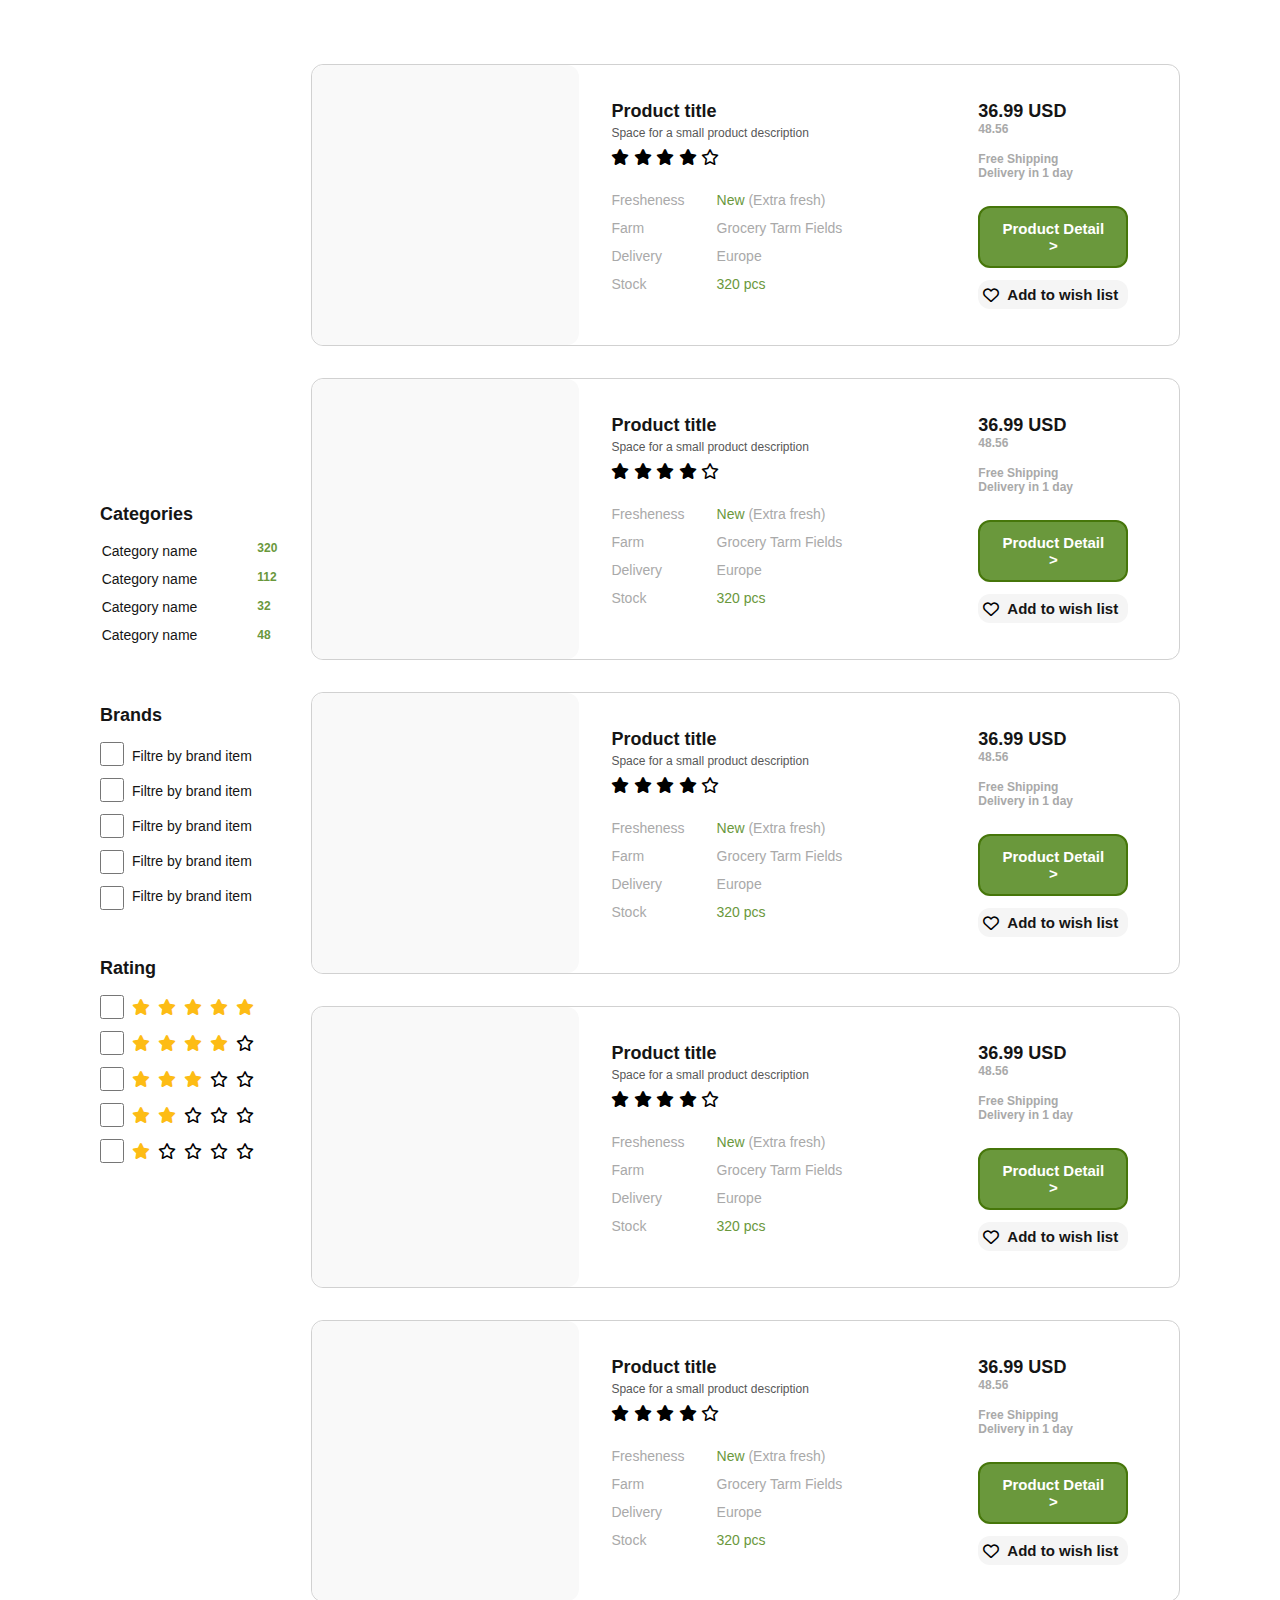
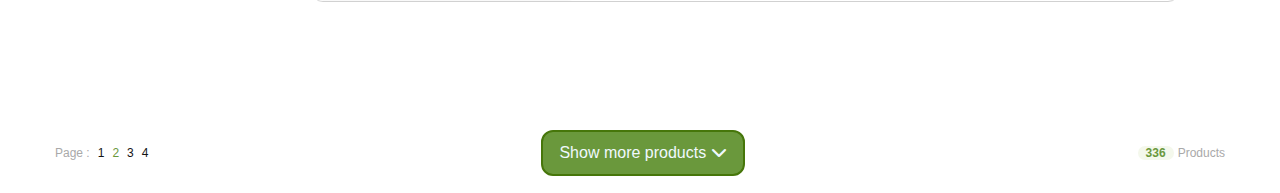
==== commit 43595773: "first push" ====
--- a/index.html
+++ b/index.html
@@ -3,294 +3,355 @@
   <head>
     <meta charset="UTF-8" />
     <meta name="viewport" content="width=device-width, initial-scale=1.0" />
-    <link rel="stylesheet" href="css/styles.css" />
-    <title>Document</title>
+    <link rel="stylesheet" href="css/styles.css"/>
+    <link rel="stylesheet" href="https://cdnjs.cloudflare.com/ajax/libs/font-awesome/6.2.0/css/all.min.css">
+    <title>lesson 23</title>
   </head>
   <body>
-    <header>
-      <section class="header">
-        <div class="container">
-          <div class="header__nav">
-            <div class="header__nav-first">
-              <a href="#" class="header__nav__text">Chat with us</a>
-              <a href="#" class="header__nav__text-tel">+420 336 775 664</a>
-              <a class="header__nav__link" href="https://nt-ecommerce.netlify.app/">info@freshnesecom.com</a>
+
+
+
+
+
+
+      <main>
+        <section class="hero">
+          <div class="container">
+            <div class="hero__card">
+              <div class="hero-card__icon">
+                  <p class="hero-card-first__text">Categories</p>
+                   <div class="hero-card-icon__number">
+                        <div>
+                          <p class="hero-card-secound__text">Category name</p>
+                          <p class="hero-card-secound__text">Category name</p>
+                          <p class="hero-card-secound__text">Category name</p>
+                          <p class="hero-card-secound__text">Category name</p>
+                        </div>
+                        <div>
+                          <p class="hero-card-icon-last__number">320</p>
+                          <p class="hero-card-icon-last__number">112</p>
+                          <p class="hero-card-icon-last__number">32</p>
+                          <p class="hero-card-icon-last__number">48</p>
+                        </div>
+                   </div>
+                   <div class="hero-card__chekbox">
+                        <p class="hero-card-chekbox__text">Brands</p>
+                        <div class="hero-card-first__chekbox">
+                          <div class="hero-card__input">
+                               <input class="hero-card-type__chekbox"  type="checkbox">
+                               <input class=" hero-card-type__chekbox"  type="checkbox">
+                               <input class="hero-card-type__chekbox"  type="checkbox">
+                               <input class="hero-card-type__chekbox"  type="checkbox">
+                               <input class="hero-card-type__chekbox"  type="checkbox">
+                          </div>
+                          <div class="hero-card-input__text">
+                            <p class="hero-card-input-last__text">Filtre by brand item</p>
+                            <p class="hero-card-input-last__text">Filtre by brand item</p>
+                            <p class="hero-card-input-last__text">Filtre by brand item</p>
+                            <p class="hero-card-input-last__text">Filtre by brand item</p>
+                            <p class="hero-card-input-last__text">Filtre by brand item</p>
+                          </div>
+                        </div>
+                   </div>
+                   <div class="hero-card-box__star">
+                    <p class="hero-card-box-star__text">Rating</p>
+                    <div class="hero-card-box-all-star">
+                        <div class="hero-card-last__input">
+                          <input class="hero-card-type__chekbox" type="checkbox">
+                          <i class="f fa-solid fa-star"></i>
+                          <i class="f fa-solid fa-star"></i>
+                          <i class="f fa-solid fa-star"></i>
+                          <i class="f fa-solid fa-star"></i>
+                          <i class="f fa-solid fa-star"></i>
+                        </div>
+                        <div class="hero-card-last__input">
+                          <input class="hero-card-type__chekbox" type="checkbox">
+                          <i class="f fa-solid fa-star"></i>
+                          <i class="f fa-solid fa-star"></i>
+                          <i class="f fa-solid fa-star"></i>
+                          <i class="f fa-solid fa-star"></i>
+                          <i class="fa-regular fa-star"></i>
+                        </div>
+                        <div class="hero-card-last__input">
+                          <input class="hero-card-type__chekbox" type="checkbox">
+                          <i class="f fa-solid fa-star"></i>
+                          <i class="f fa-solid fa-star"></i>
+                          <i class="f fa-solid fa-star"></i>
+                          <i class="fa-regular fa-star"></i>
+                          <i class="fa-regular fa-star"></i>
+                        </div>
+                        <div class="hero-card-last__input">
+                          <input class="hero-card-type__chekbox" type="checkbox">
+                          <i class="f fa-solid fa-star"></i>
+                          <i class="f fa-solid fa-star"></i>
+                          <i class="fa-regular fa-star"></i>
+                          <i class="fa-regular fa-star"></i>
+                          <i class="fa-regular fa-star"></i>
+                        </div>
+                        <div class="hero-card-last__input">
+                          <input class="hero-card-type__chekbox" type="checkbox">
+                          <i class="f fa-solid fa-star"></i>
+                          <i class="fa-regular fa-star"></i>
+                          <i class="fa-regular fa-star"></i>
+                          <i class="fa-regular fa-star"></i>
+                          <i class="fa-regular fa-star"></i>
+                        </div>
+                    </div>
+                   </div>
+              </div>
+              <div class="hero-card__box">
+
+                 <div class="hero-card-all__box">
+                  <div class="hero-card-first__box">
+                    
+                  </div>
+                  <div class="hero-card-last__box">
+                        <div class="hero-card-all__text">
+                          <div class="hero-card-box__icon">
+                            <p class="hero-card-box-icon__text">Product title</p>
+                            <p class="hero-card-box-icon-secound__text">Space for a small product description</p>
+                              <i class="fa-solid fa-star"></i>
+                              <i class="fa-solid fa-star"></i>
+                              <i class="fa-solid fa-star"></i>
+                              <i class="fa-solid fa-star"></i>
+                              <i class="fa-regular fa-star"></i>
+                              <div class="hero-card__Fresheness">
+                                <div>
+                                  <p class="hero-card-fresheness__text">Fresheness</p>
+                                  <p class="hero-card-fresheness__text">Farm</p>
+                                  <p class="hero-card-fresheness__text">Delivery</p>
+                                  <p class="hero-card-fresheness__text">Stock</p>
+                                </div>
+                                <div>  
+                                  <p class="hero-card-fresheness__text"><span class="hero-card__span">New</span> (Extra fresh)</p>
+                                  <p class="hero-card-fresheness__text">Grocery Tarm Fields</p>
+                                  <p class="hero-card-fresheness__text">Europe</p>
+                                  <p class=" hero-card-fresheness__text"><span class="hero-card__span">320 pcs</span> </p>
+                                </div>
+                              </div>    
+                          </div>
+                          <div class="hero-card__price">
+                            <p class="hero-card-price-first__text">36.99 USD</p>
+                            <p class="hero-card-price-last__text">48.56</p>
+                            <p class="hero-card-price-last__text">Free Shipping</p>
+                            <p class="hero-card-price-last__text">Delivery in 1 day</p>
+                            <div class="hero-card-box__btn">
+                              <button class="hero-card__btn" type="button">Product Detail ></button>
+                            </div>
+                            <div class="hero-card-price-last__icon">
+                              <i class="fa-regular fa-heart"></i>
+                              <p class="hero-card-price-last-icon__text">Add to wish list</p>
+                            </div>
+                          </div>
+                        </div>
+                  </div>
+              </div>
+              <div class="hero-card-all__box">
+                <div class="hero-card-first__box">
+                  
+                </div>
+                <div class="hero-card-last__box">
+                      <div class="hero-card-all__text">
+                        <div class="hero-card-box__icon">
+                          <p class="hero-card-box-icon__text">Product title</p>
+                          <p class="hero-card-box-icon-secound__text">Space for a small product description</p>
+                            <i class="fa-solid fa-star"></i>
+                            <i class="fa-solid fa-star"></i>
+                            <i class="fa-solid fa-star"></i>
+                            <i class="fa-solid fa-star"></i>
+                            <i class="fa-regular fa-star"></i>
+                            <div class="hero-card__Fresheness">
+                              <div>
+                                <p class="hero-card-fresheness__text">Fresheness</p>
+                                <p class="hero-card-fresheness__text">Farm</p>
+                                <p class="hero-card-fresheness__text">Delivery</p>
+                                <p class="hero-card-fresheness__text">Stock</p>
+                              </div>
+                              <div>  
+                                <p class="hero-card-fresheness__text"><span class="hero-card__span">New</span> (Extra fresh)</p>
+                                <p class="hero-card-fresheness__text">Grocery Tarm Fields</p>
+                                <p class="hero-card-fresheness__text">Europe</p>
+                                <p class=" hero-card-fresheness__text"><span class="hero-card__span">320 pcs</span></p>
+                              </div>
+                            </div>    
+                        </div>
+                        <div class="hero-card__price">
+                          <p class="hero-card-price-first__text">36.99 USD</p>
+                          <p class="hero-card-price-last__text">48.56</p>
+                          <p class="hero-card-price-last__text">Free Shipping</p>
+                          <p class="hero-card-price-last__text">Delivery in 1 day</p>
+                          <div class="hero-card-box__btn">
+                            <button class="hero-card__btn" type="button">Product Detail ></button>
+                          </div>
+                          <div class="hero-card-price-last__icon">
+                            <i class="fa-regular fa-heart"></i>
+                            <p class="hero-card-price-last-icon__text">Add to wish list</p>
+                          </div>
+                        </div>
+                      </div>
+                </div>
+              </div>
+              <div class="hero-card-all__box">
+                <div class="hero-card-first__box">
+                  
+                </div>
+                <div class="hero-card-last__box">
+                      <div class="hero-card-all__text">
+                        <div class="hero-card-box__icon">
+                          <p class="hero-card-box-icon__text">Product title</p>
+                          <p class="hero-card-box-icon-secound__text">Space for a small product description</p>
+                            <i class="fa-solid fa-star"></i>
+                            <i class="fa-solid fa-star"></i>
+                            <i class="fa-solid fa-star"></i>
+                            <i class="fa-solid fa-star"></i>
+                            <i class="fa-regular fa-star"></i>
+                            <div class="hero-card__Fresheness">
+                              <div>
+                                <p class="hero-card-fresheness__text">Fresheness</p>
+                                <p class="hero-card-fresheness__text">Farm</p>
+                                <p class="hero-card-fresheness__text">Delivery</p>
+                                <p class="hero-card-fresheness__text">Stock</p>
+                              </div>
+                              <div>  
+                                <p class="hero-card-fresheness__text"><span class="hero-card__span">New</span> (Extra fresh)</p>
+                                <p class="hero-card-fresheness__text">Grocery Tarm Fields</p>
+                                <p class="hero-card-fresheness__text">Europe</p>
+                                <p class=" hero-card-fresheness__text"><span class="hero-card__span">320 pcs</span></p>
+                              </div>
+                            </div>    
+                        </div>
+                        <div class="hero-card__price">
+                          <p class="hero-card-price-first__text">36.99 USD</p>
+                          <p class="hero-card-price-last__text">48.56</p>
+                          <p class="hero-card-price-last__text">Free Shipping</p>
+                          <p class="hero-card-price-last__text">Delivery in 1 day</p>
+                          <div class="hero-card-box__btn">
+                            <button class="hero-card__btn" type="button">Product Detail ></button>
+                          </div>
+                          <div class="hero-card-price-last__icon">
+                            <i class="fa-regular fa-heart"></i>
+                            <p class="hero-card-price-last-icon__text">Add to wish list</p>
+                          </div>
+                        </div>
+                      </div>
+                </div>
             </div>
-            <div class="header__nav-second">
-              <ul class="header__nav__list">
-                <li class="header__nav__item">
-                  <a class="header__nav__item-link" href="#">Blog</a>
-                </li>
-                <li class="header__nav__item">
-                  <a class="header__nav__item-link" href="#">About Us</a>
-                </li>
-                <li class="header__nav__item">
-                  <a class="header__nav__item-link" href="#">Careers</a>
-                </li>
-              </ul>
+            <div class="hero-card-all__box">
+              <div class="hero-card-first__box">
+                
+              </div>
+              <div class="hero-card-last__box">
+                    <div class="hero-card-all__text">
+                      <div class="hero-card-box__icon">
+                        <p class="hero-card-box-icon__text">Product title</p>
+                        <p class="hero-card-box-icon-secound__text">Space for a small product description</p>
+                          <i class="fa-solid fa-star"></i>
+                          <i class="fa-solid fa-star"></i>
+                          <i class="fa-solid fa-star"></i>
+                          <i class="fa-solid fa-star"></i>
+                          <i class="fa-regular fa-star"></i>
+                          <div class="hero-card__Fresheness">
+                            <div>
+                              <p class="hero-card-fresheness__text">Fresheness</p>
+                              <p class="hero-card-fresheness__text">Farm</p>
+                              <p class="hero-card-fresheness__text">Delivery</p>
+                              <p class="hero-card-fresheness__text">Stock</p>
+                            </div>
+                            <div>  
+                              <p class="hero-card-fresheness__text"><span class="hero-card__span">New</span> (Extra fresh)</p>
+                              <p class="hero-card-fresheness__text">Grocery Tarm Fields</p>
+                              <p class="hero-card-fresheness__text">Europe</p>
+                              <p class=" hero-card-fresheness__text"><span class="hero-card__span">320 pcs</span></p>
+                            </div>
+                          </div>    
+                      </div>
+                      <div class="hero-card__price">
+                        <p class="hero-card-price-first__text">36.99 USD</p>
+                        <p class="hero-card-price-last__text">48.56</p>
+                        <p class="hero-card-price-last__text">Free Shipping</p>
+                        <p class="hero-card-price-last__text">Delivery in 1 day</p>
+                        <div class="hero-card-box__btn">
+                          <button class="hero-card__btn" type="button">Product Detail ></button>
+                        </div>
+                        <div class="hero-card-price-last__icon">
+                          <i class="fa-regular fa-heart"></i>
+                          <p class="hero-card-price-last-icon__text">Add to wish list</p>
+                        </div>
+                      </div>
+                    </div>
+              </div>
+          </div>
+          <div class="hero-card-all__box">
+            <div class="hero-card-first__box">
+              
             </div>
+            <div class="hero-card-last__box">
+                  <div class="hero-card-all__text">
+                    <div class="hero-card-box__icon">
+                      <p class="hero-card-box-icon__text">Product title</p>
+                      <p class="hero-card-box-icon-secound__text">Space for a small product description</p>
+                        <i class="fa-solid fa-star"></i>
+                        <i class="fa-solid fa-star"></i>
+                        <i class="fa-solid fa-star"></i>
+                        <i class="fa-solid fa-star"></i>
+                        <i class="fa-regular fa-star"></i>
+                        <div class="hero-card__Fresheness">
+                          <div>
+                            <p class="hero-card-fresheness__text">Fresheness</p>
+                            <p class="hero-card-fresheness__text">Farm</p>
+                            <p class="hero-card-fresheness__text">Delivery</p>
+                            <p class="hero-card-fresheness__text">Stock</p>
+                          </div>
+                          <div>  
+                            <p class="hero-card-fresheness__text"><span class="hero-card__span">New</span> (Extra fresh)</p>
+                            <p class="hero-card-fresheness__text">Grocery Tarm Fields</p>
+                            <p class="hero-card-fresheness__text">Europe</p>
+                            <p class=" hero-card-fresheness__text"><span class="hero-card__span">320 pcs</span></p>
+                          </div>
+                        </div>    
+                    </div>
+                    <div class="hero-card__price">
+                      <p class="hero-card-price-first__text">36.99 USD</p>
+                      <p class="hero-card-price-last__text">48.56</p>
+                      <p class="hero-card-price-last__text">Free Shipping</p>
+                      <p class="hero-card-price-last__text">Delivery in 1 day</p>
+                      <div class="hero-card-box__btn">
+                        <button class="hero-card__btn" type="button">Product Detail ></button>
+                      </div>
+                      <div class="hero-card-price-last__icon">
+                        <i class="fa-regular fa-heart"></i>
+                        <p class="hero-card-price-last-icon__text">Add to wish list</p>
+                      </div>
+                    </div>
+                  </div>
+            </div>
+        </section>
+        <section class="btn">
+          <div class="container">
+             <div class="btn__card">
+              <div class="btn-card-box__text">
+                  <p class="btn-card__text">Page :</p>
+                  <p class="btn-card__text">1</p>
+                  <p class="btn-card__text">2</p>
+                  <p class="btn-card__text">3</p>
+                  <p class="btn-card__text">4</p>
+              </div>
+                  <div class="btn-card__box">
+                    <button class="btn-card-box__Btn">Show more products <i class="fa-solid fa-chevron-down"></i></button>
+                  </div>
+                  <div class="btn-card-box-last__text">
+                        <p class="btn-card-first__text">336</p>
+                        <p class="btn-card-last__text">Products</p>
+                  </div>
+             </div>
           </div>
-          <div class="header__wrap">
-            <img class="header__wrap__img" src="./img/Logo.svg" alt="logo" width="177px " />
-            <form class="header__wrap__form" action="">
-              <p class="header__wrap__text">All categories</p>
-              <input class="header__wrap__input" type="search" placeholder="Search Products, categories ..." />
-              <img src="./img/Search.svg" alt="search__img" />
-            </form>
-            <div class="header__wrap__last">
-              <img class="header__wrap__last__img" src="./img/icon__man.svg" alt="icon_man" />
-              <img class="header__wrap__last__img" src="./img/icon__shop.svg" alt="icon_shop" />
-            </div>
-          </div>
-          <div class="header__category">
-            <p class="header__category__selectors">Bakery</p>
-            <p class="header__category__selectors">Fruit and vegetables</p>
-            <p class="header__category__selectors">Meat and fish</p>
-            <p class="header__category__selectors">Drinks</p>
-            <p class="header__category__selectors">Kitchen</p>
-            <p class="header__category__selectors">Special Nutrition</p>
-            <p class="header__category__selectors">Baby</p>
-            <p class="header__category__selectors">Pharmacy</p>
-          </div>
-        </div>
-      </section>
-    </header>
-    <main>
-      <section class="headline">
-        <div class="container">
-          <div class="headline__wrap">
-            <h2 class="headline__wrap-head">Section Headlines</h2>
-            <div class="headline__wrap__cards">
-              <div class="headline__wrap__card">
-                <div class="headline__wrap__card__img">
-                  <img src="./img/White__fon.png" alt="" />
-                </div>
-                <h3 class="headline__wrap-head-second">Product title</h3>
-                <p class="headline__wrap-text">Space for a small product description</p>
-                <div class="headline__wrap__price">
-                  <p class="headline__wrap-text__second">3.28 USD</p>
-                  <button class="headline__wrap__btn">Buy now</button>
-                </div>
-              </div>
-              <div class="headline__wrap__card">
-                <div class="headline__wrap__card__img">
-                  <img src="./img/White__fon.png" alt="" />
-                </div>
-                <h3 class="headline__wrap-head-second">Product title</h3>
-                <p class="headline__wrap-text">Space for a small product description</p>
-                <div class="headline__wrap__price">
-                  <p class="headline__wrap-text__second">1.48 USD</p>
-                  <button class="headline__wrap__btn">Buy now</button>
-                </div>
-              </div>
-              <div class="headline__wrap__card">
-                <div class="headline__wrap__card__img">
-                  <img src="./img/White__fon.png" alt="" />
-                </div>
-                <h3 class="headline__wrap-head-second">Product title</h3>
-                <p class="headline__wrap-text">Space for a small product description</p>
-                <div class="headline__wrap__price">
-                  <p class="headline__wrap-text__second">0.28 USD</p>
-                  <button class="headline__wrap__btn">Buy now</button>
-                </div>
-              </div>
-              <div class="headline__wrap__card">
-                <div class="headline__wrap__card__img">
-                  <img src="./img/White__fon.png" alt="white fon" />
-                </div>
-                <h3 class="headline__wrap-head-second">Product title</h3>
-                <p class="headline__wrap-text">Space for a small product description</p>
-                <div class="headline__wrap__price">
-                  <p class="headline__wrap-text__second">1.12 USD</p>
-                  <button class="headline__wrap__btn">Buy now</button>
-                </div>
-              </div>
-            </div>
-          </div>
-        </div>
-      </section>
-
-      <section class="posts">
-        <div class="container">
-          <div class="posts__wrap">
-            <h2 class="posts__wrap__head">Read our Blog posts</h2>
-            <div class="posts__wrap__cards">
-              <div class="posts__wrap__cards__first">
-                <span class="posts__wrap__cards__first__span"> Dinner tips </span>
-                <h2 class="posts__wrap__cards__first__head">Pur chef tips for a great and tasty dinner ready in 20 minutes</h2>
-                <div class="posts__wrap__cards__first__last">
-                  <img class="posts__wrap__cards__first__last__img" src="./img/Smile__man.png" alt="smile man" width="32" />
-                  <p class="posts__wrap__cards__first__last__text">Author</p>
-                  <p class="posts__wrap__cards__first__last__date">17.6.2020</p>
-                </div>
-              </div>
-
-              <div class="posts__wrap__cards__second">
-                <img class="posts__wrap__cards__second__image" src="./img/second__meal.png" alt="meal" />
-                <p class="posts__wrap__cards__second__text">Vegetables</p>
-                <h3 class="posts__wrap__cards__second__head">Which vegetables your family will love and want's eat each day</h3>
-                <div class="posts__wrap__cards__second__date">
-                  <span class="posts__wrap__cards__second__span">Author 16.6.2020</span>
-                  <span class="posts__wrap__cards__second__span"> 15.6.2020</span>
-                </div>
-              </div>
-
-              <div class="posts__wrap__cards__last">
-                <div class="posts__wrap__cards__last__cards">
-                  <div class="posts__wrap__cards__last__card">
-                    <div class="posts__wrap__cards__last__card__left">
-                      <h3 class="posts__wrap__cards__last__card__left__head">Salat is kinda good start to your morning routines</h3>
-                      <div class="posts__wrap__cards__second__date">
-                        <span class="posts__wrap__cards__second__span">Author 16.6.2020</span>
-                        <span class="posts__wrap__cards__second__span"> 15.6.2020</span>
-                      </div>
-                    </div>
-                    <div class="posts__wrap__cards__last__card__right">
-                      <img class="posts__wrap__cards__last__card__right__img" src="./img/third__meal.png" alt="meal" width="96" />
-                    </div>
-                  </div>
-                  <div class="posts__wrap__cards__last__card">
-                    <div class="posts__wrap__cards__last__card__left">
-                      <h3 class="posts__wrap__cards__last__card__left__head">Salat is kinda good start to your morning routines</h3>
-                      <div class="posts__wrap__cards__second__date">
-                        <span class="posts__wrap__cards__second__span">Author 16.6.2020</span>
-                        <span class="posts__wrap__cards__second__span"> 15.6.2020</span>
-                      </div>
-                    </div>
-                    <div class="posts__wrap__cards__last__card__right">
-                      <img class="posts__wrap__cards__last__card__right__img" src="./img/fourth__meal.png" alt="meal" width="96" />
-                    </div>
-                  </div>
-                  <div class="posts__wrap__cards__last__card">
-                    <div class="posts__wrap__cards__last__card__left">
-                      <h3 class="posts__wrap__cards__last__card__left__head">Salat is kinda good start to your morning routines</h3>
-                      <div class="posts__wrap__cards__second__date">
-                        <span class="posts__wrap__cards__second__span">Author 16.6.2020</span>
-                        <span class="posts__wrap__cards__second__span"> 15.6.2020</span>
-                      </div>
-                    </div>
-                    <div class="posts__wrap__cards__last__card__right">
-                      <img class="posts__wrap__cards__last__card__right__img" src="./img/vegetables.png" alt="meal" width="96" />
-                    </div>
-                  </div>
-                </div>
-              </div>
-            </div>
-          </div>
-        </div>
-      </section>
-    </main>
-
-    <footer>
-      <section class="footer">
-        <div class="container">
-          <div class="footer__wrap">
-            <div class="footer__wrap__tool">
-              <div class="footer__wrap__tools">
-                <h3 class="footer__wrap__head">Get in touch</h3>
-                <ul class="footer__wrap__list">
-                  <li class="footer__wrap__item">
-                    <a class="footer__wrap__item-link" href="#">About us</a>
-                  </li>
-                  <li class="footer__wrap__item">
-                    <a class="footer__wrap__item-link" href="#">Careers</a>
-                  </li>
-                  <li class="footer__wrap__item">
-                    <a class="footer__wrap__item-link" href="#">Press releases</a>
-                  </li>
-                  <li class="footer__wrap__item">
-                    <a class="footer__wrap__item-link" href="#">Blog</a>
-                  </li>
-                </ul>
-              </div>
-              <div class="footer__wrap__tools">
-                <h3 class="footer__wrap__head">Connections</h3>
-                <ul class="footer__wrap__list">
-                  <li class="footer__wrap__item">
-                    <a class="footer__wrap__item-link" href="#">Facebook</a>
-                  </li>
-                  <li class="footer__wrap__item">
-                    <a class="footer__wrap__item-link" href="#">Twitter</a>
-                  </li>
-                  <li class="footer__wrap__item">
-                    <a class="footer__wrap__item-link" href="#">Instagram</a>
-                  </li>
-                  <li class="footer__wrap__item">
-                    <a class="footer__wrap__item-link" href="#">Youtube</a>
-                  </li>
-                  <li class="footer__wrap__item">
-                    <a class="footer__wrap__item-link" href="#">Linkedin</a>
-                  </li>
-                </ul>
-              </div>
-
-              <div class="footer__wrap__tools">
-                <h3 class="footer__wrap__head">Earnings</h3>
-                <ul class="footer__wrap__list">
-                  <li class="footer__wrap__item">
-                    <a class="footer__wrap__item-link" href="#">Become an Affiliate</a>
-                  </li>
-                  <li class="footer__wrap__item">
-                    <a class="footer__wrap__item-link" href="#">Advertise your product</a>
-                  </li>
-                  <li class="footer__wrap__item">
-                    <a class="footer__wrap__item-link" href="#">Press releases</a>
-                  </li>
-                  <li class="footer__wrap__item">
-                    <a class="footer__wrap__item-link" href="#">Sell on market</a>
-                  </li>
-                </ul>
-              </div>
-
-              <div class="footer__wrap__tools">
-                <h3 class="footer__wrap__head">Account</h3>
-                <ul class="footer__wrap__list">
-                  <li class="footer__wrap__item">
-                    <a class="footer__wrap__item-link" href="#">Your account</a>
-                  </li>
-                  <li class="footer__wrap__item">
-                    <a class="footer__wrap__item-link" href="#">Returns Centre</a>
-                  </li>
-                  <li class="footer__wrap__item">
-                    <a class="footer__wrap__item-link" href="#">100 % purchase protection</a>
-                  </li>
-                  <li class="footer__wrap__item">
-                    <a class="footer__wrap__item-link" href="#">Chat with us</a>
-                  </li>
-                  <li class="footer__wrap__item">
-                    <a class="footer__wrap__item-link" href="#">Help</a>
-                  </li>
-                </ul>
-              </div>
-            </div>
-            <div class="footer__last">
-              <h2 class="footer__last__head">Product tags</h2>
-              <div class="footer__last__wrap">
-                <p class="footer__last__wrap__text">Beans</p>
-                <p class="footer__last__wrap__text">Carrots</p>
-                <p class="footer__last__wrap__text">Apples</p>
-                <p class="footer__last__wrap__text">Garlic</p>
-                <p class="footer__last__wrap__text">Mushrooms</p>
-                <p class="footer__last__wrap__text">Tomatoes</p>
-                <p class="footer__last__wrap__text">Chilli pepers</p>
-                <p class="footer__last__wrap__text">Broccali</p>
-                <p class="footer__last__wrap__text">Watermelons</p>
-                <p class="footer__last__wrap__text">Oranges</p>
-                <p class="footer__last__wrap__text">Bananas</p>
-                <p class="footer__last__wrap__text">Grapes</p>
-                <p class="footer__last__wrap__text">Cherries</p>
-                <p class="footer__last__wrap__text">Meat</p>
-                <p class="footer__last__wrap__text">Sea tag</p>
-                <p class="footer__last__wrap__text">Fish</p>
-                <p class="footer__last__wrap__text">Sea tag</p>
-                <p class="footer__last__wrap__text">Fresh food</p>
-                <p class="footer__last__wrap__text">Lemons</p>
-              </div>
-            </div>
-            <a class="footer__last-link" href="#">Copyright © 2020 petrbilek.com</a>
-          </div>
-        </div>
-      </section>
-    </footer>
+        </section>
+      </main>
+
+
+
+
+
+
   </body>
 </html>
--- a/css/styles.css
+++ b/css/styles.css
@@ -320,8 +320,6 @@
 *::before,
 *::after {
   box-sizing: inherit;
-  text-decoration: none;
-  list-style: none;
 }
 
 body {
@@ -374,445 +372,308 @@
   width: 1px;
 }
 
-.header__nav {
-  width: 100%;
-  display: flex;
+.hero__card {
+  display: flex;
+  align-items: center;
+  justify-content: center;
+  padding: 64px 45px;
+  gap: 32px;
+}
+.hero-card__box {
+  flex-direction: column;
+  gap: 32px;
+}
+.hero-card-icon__number {
+  display: flex;
+  justify-content: center;
+  align-items: center;
+  padding-bottom: 48px;
+  gap: 60px;
+}
+.hero-card-first__text {
+  color: #151515;
+  font-family: sans-serif;
+  font-size: 18px;
+  font-style: normal;
+  font-weight: 600;
+  line-height: normal;
+  padding-bottom: 16px;
+}
+.hero-card-secound__text {
+  color: #151515;
+  font-family: sans-serif;
+  font-size: 14px;
+  font-style: normal;
+  font-weight: 400;
+  line-height: normal;
+  padding-bottom: 12px;
+}
+.hero-card-icon-last__number {
+  color: #6A983C;
+  font-family: sans-serif;
+  font-size: 12px;
+  font-style: normal;
+  font-weight: 600;
+  line-height: normal;
+  padding-bottom: 15px;
+}
+.hero-card__icon {
+  display: flex;
+  flex-direction: column;
+  width: 269px;
+}
+.hero-card__chekbox {
+  padding-bottom: 48px;
+}
+.hero-card-chekbox__text {
+  color: #151515;
+  font-family: sans-serif;
+  font-size: 18px;
+  font-style: normal;
+  font-weight: 600;
+  line-height: normal;
+  padding-bottom: 16px;
+}
+.hero-card-first__chekbox {
+  display: flex;
+  align-items: center;
+  gap: 8px;
+}
+.hero-card__input {
+  display: flex;
+  align-items: center;
+  justify-content: center;
+  flex-direction: column;
+  gap: 12px;
+}
+.hero-card-input__text {
+  display: flex;
+  align-items: center;
+  flex-direction: column;
+  gap: 19px;
+}
+.hero-card-type__chekbox {
+  width: 24px;
+  height: 24px;
+}
+.hero-card-box-star__text {
+  color: #151515;
+  font-family: sans-serif;
+  font-size: 18px;
+  font-style: normal;
+  font-weight: 600;
+  line-height: normal;
+  padding-bottom: 16px;
+}
+.hero-card-last__input {
+  display: flex;
+  align-items: center;
+  gap: 8px;
+}
+.hero-card-box-all-star {
+  display: flex;
+  flex-direction: column;
+  gap: 12px;
+}
+.hero .f {
+  color: #FDBC15;
+}
+.hero-card-input-last__text {
+  color: #151515;
+  font-family: sans-serif;
+  font-size: 14px;
+  font-style: normal;
+  font-weight: 400;
+  line-height: normal;
+}
+.hero-card__box {
+  display: flex;
+}
+.hero-card-all__box {
+  width: 869px;
+  border-radius: 12px;
+  border: 1px solid #D1D1D1;
+  background: #FFF;
+  display: flex;
+  align-items: center;
+  justify-content: center;
+}
+.hero-card-first__box {
+  width: 268px;
+  height: 280px;
+  border-radius: 12px;
+  background: #F9F9F9;
+}
+.hero-card-last__box {
+  width: 601px;
+}
+.hero-card-all__text {
+  padding: 32px;
+  display: flex;
+  gap: 136px;
+}
+.hero-card-box-icon__text {
+  color: #151515;
+  font-family: sans-serif;
+  font-size: 18px;
+  font-style: normal;
+  font-weight: 600;
+  line-height: normal;
+  padding-bottom: 4px;
+}
+.hero-card-box-icon-secound__text {
+  color: #575757;
+  font-family: sans-serif;
+  font-size: 12px;
+  font-style: normal;
+  font-weight: 400;
+  line-height: normal;
+  padding-bottom: 8px;
+}
+.hero-card__Fresheness {
+  display: flex;
+  gap: 32px;
+  padding-top: 25px;
+}
+.hero-card-fresheness__text {
+  color: #A9A9A9;
+  font-family: sans-serif;
+  font-size: 14px;
+  font-style: normal;
+  font-weight: 400;
+  line-height: normal;
+  padding-bottom: 12px;
+}
+.hero-card__span {
+  color: #6A983C;
+}
+.hero-card__price {
+  width: 150px;
+}
+.hero-card-price-first__text {
+  color: #151515;
+  font-family: sans-serif;
+  font-size: 18px;
+  font-style: normal;
+  font-weight: 600;
+  line-height: normal;
+}
+.hero-card-price-last__text {
+  color: #A9A9A9;
+  font-family: sans-serif;
+  font-size: 12px;
+  font-style: normal;
+  font-weight: 600;
+  line-height: normal;
+  -webkit-text-decoration-line: strikethrough;
+          text-decoration-line: strikethrough;
+  padding-bottom: 16px;
+}
+.hero-card-price-last__text:nth-child(3) {
+  padding: 0;
+}
+.hero-card-price-last__text:nth-child(4) {
+  padding-bottom: 26px;
+}
+.hero-card-box__btn {
+  width: 150px;
+  padding-bottom: 12px;
+}
+.hero-card__btn {
+  padding: 12px 16px;
+  border-radius: 12px;
+  border: 2px solid #46760A;
+  background: #6A983C;
+  color: #FFF;
+  font-family: sans-serif;
+  font-size: 15px;
+  font-style: normal;
+  font-weight: 700;
+  line-height: normal;
+}
+.hero-card-price-last__icon {
+  display: flex;
+  align-items: center;
+  border-radius: 12px;
+  background: #F5F5F5;
+  padding: 6px 5px;
+  gap: 8px;
+}
+.hero-card-price-last-icon__text {
+  color: #151515;
+  font-family: sans-serif;
+  font-size: 15px;
+  font-style: normal;
+  font-weight: 700;
+  line-height: normal;
+}
+
+.btn {
+  padding-top: 64px;
+}
+.btn__card {
+  display: flex;
+  align-items: center;
   justify-content: space-between;
-  align-items: center;
-  padding-top: 16px;
-  padding-bottom: 16px;
-}
-.header__nav-first {
-  display: flex;
-  gap: 33px;
-  align-items: center;
-}
-.header__nav__text {
-  color: #6a983c;
-  font-family: "Open Sans";
-  font-size: 12px;
-  font-style: normal;
-  font-weight: 400;
-  line-height: normal;
-}
-.header__nav__text-tel {
-  color: #151515;
-  font-family: "Open Sans";
-  font-size: 12px;
-  font-style: normal;
-  font-weight: 400;
-  line-height: normal;
-}
-.header__nav__link {
-  color: #151515;
-  font-family: "Open Sans";
-  font-size: 12px;
-  font-style: normal;
-  font-weight: 400;
-  line-height: normal;
-}
-.header__nav__list {
-  display: flex;
-  justify-content: center;
-  align-items: center;
-  gap: 38px;
-}
-.header__nav__item-link {
-  color: #6a983c;
-  font-family: "Open Sans";
-  font-size: 12px;
-  font-style: normal;
-  font-weight: 400;
-  line-height: normal;
-}
-.header__wrap {
-  width: 100%;
-  padding-top: 40px;
-  padding-bottom: 58px;
-  display: flex;
-  justify-content: space-between;
-  align-items: center;
-}
-.header__wrap__form {
+  padding-bottom: 17px;
+}
+.btn-card-box__text {
+  display: flex;
+  align-items: center;
+  gap: 8px;
+}
+.btn-card__text:nth-child(1) {
+  color: #A9A9A9;
+  font-family: sans-serif;
+  font-size: 12px;
+  font-style: normal;
+  font-weight: 400;
+  line-height: normal;
+}
+.btn-card__text {
+  color: #151515;
+  font-family: sans-serif;
+  font-size: 12px;
+  font-style: normal;
+  font-weight: 400;
+  line-height: normal;
+}
+.btn-card__text:nth-child(3) {
+  color: #6A983C;
+  font-family: sans-serif;
+  font-size: 12px;
+  font-style: normal;
+  font-weight: 400;
+  line-height: normal;
+}
+.btn-card-box-last__text {
+  display: flex;
+  align-items: center;
+  gap: 4px;
+}
+.btn-card-last__text {
+  color: #A9A9A9;
+  font-family: sans-serif;
+  font-size: 12px;
+  font-style: normal;
+  font-weight: 400;
+  line-height: normal;
+}
+.btn-card-first__text {
+  color: #6A983C;
+  font-family: sans-serif;
+  font-size: 12px;
+  font-style: normal;
+  font-weight: 600;
+  line-height: normal;
+  padding: 0 8px;
   border-radius: 12px;
-  border: 1px solid #d1d1d1;
-  background: #f9f9f9;
-  display: flex;
-  justify-content: space-between;
-  align-items: center;
-  width: 500px;
-  padding: 10px 16px 9px 16px;
-}
-.header__wrap option {
-  color: #6a983c;
-  border: white;
-}
-.header__wrap__text {
-  color: #151515;
-  font-family: "Poppins";
-  font-size: 15px;
-  font-style: normal;
-  font-weight: 700;
-  line-height: normal;
-  border-right: 1px solid;
-  padding-right: 24px;
-  display: flex;
-  justify-content: center;
-  align-items: center;
-}
-.header__wrap__text::after {
-  content: url(../../img/ic-chevron-down.svg);
-  padding-left: 8px;
-  padding-top: 5px;
-}
-.header__wrap__input {
-  width: 262px;
-  border: none;
-  color: #a9a9a9;
-  font-family: "Open Sans";
-  font-size: 14px;
-  font-style: normal;
-  font-weight: 400;
-  line-height: normal;
-  margin-left: -20px;
-  background-color: #d1d1d1;
-}
-.header__wrap__last {
-  display: flex;
-  align-items: center;
-  gap: 40px;
-}
-.header__category {
-  width: 100%;
-  padding-top: 16px;
-  display: flex;
-  justify-content: start;
-  align-items: center;
-  gap: 40px;
-}
-.header__category__selectors {
-  color: #151515;
-  font-family: "Poppins";
-  font-size: 15px;
-  font-style: normal;
-  font-weight: 500;
-  line-height: normal;
-  display: flex;
-  align-items: center;
-}
-.header__category__selectors::after {
-  content: url(../../img/ic-chevron-down.svg);
-  padding-left: 8px;
-  padding-top: 5px;
-}
-
-.footer {
-  width: 100%;
-  padding-top: 64px;
-}
-.footer__wrap {
-  display: flex;
-  flex-direction: column;
-  align-items: start;
-  justify-content: center;
-}
-.footer__wrap__tool {
-  width: 100%;
-  display: flex;
-  justify-content: space-between;
-  align-items: start;
-}
-.footer__wrap__tools {
-  display: flex;
-  flex-direction: column;
-  gap: 16px;
-}
-.footer__wrap__list {
-  display: flex;
-  flex-direction: column;
-  gap: 16px;
-}
-.footer__wrap__item-link {
-  color: #6a983c;
-  font-family: "Open Sans";
-  font-size: 14px;
-  font-style: normal;
-  font-weight: 400;
-  line-height: normal;
-}
-.footer__last {
-  width: 100%;
-  display: flex;
-  flex-direction: column;
-}
-.footer__last__head {
-  margin-bottom: 16px;
-  color: #151515;
-  font-family: "Poppins";
-  font-size: 18px;
-  font-style: normal;
-  font-weight: 600;
-  line-height: normal;
-}
-.footer__last__wrap {
-  display: flex;
-  justify-content: start;
-  align-items: center;
-  gap: 16px;
-  flex-wrap: wrap;
-}
-.footer__last__wrap__text {
-  color: #151515;
-  font-family: "Poppins";
-  font-size: 12px;
-  font-style: normal;
-  font-weight: 600;
-  line-height: normal;
-  padding: 4px 10px;
-  background-color: #f5f5f5;
+  background: #F4F8EC;
+}
+.btn-card-box__Btn {
+  color: aliceblue;
   border-radius: 12px;
-}
-.footer__last-link {
-  color: #151515;
-  font-family: "Open Sans";
-  font-size: 14px;
-  font-style: normal;
-  font-weight: 400;
-  line-height: normal;
-  padding-top: 48px;
-  padding-bottom: 64px;
-}
-
-.headline {
-  padding-top: 70px;
-  padding-bottom: 64px;
-}
-.headline__wrap {
-  display: flex;
-  flex-direction: column;
-  align-items: start;
-}
-.headline__wrap-head {
-  display: flex;
-  flex-direction: column;
-  margin-bottom: 37px;
-  color: #151515;
-  font-family: "Poppins";
-  font-size: 18px;
-  font-style: normal;
-  font-weight: 600;
-  line-height: normal;
-}
-.headline__wrap-head-second {
-  color: #151515;
-  font-family: "Poppins";
-  font-size: 15px;
-  font-style: normal;
-  font-weight: 500;
-  line-height: normal;
-  margin-bottom: 4px;
-}
-.headline__wrap-text {
-  color: #575757;
-  font-family: "Open Sans";
-  font-size: 12px;
-  font-style: normal;
-  font-weight: 400;
-  line-height: normal;
-  margin-bottom: 16px;
-}
-.headline__wrap__cards {
-  width: 100%;
-  display: flex;
-  align-items: center;
-  justify-content: space-between;
-}
-.headline__wrap__card {
-  display: flex;
-  flex-direction: column;
-  justify-content: start;
-  align-items: start;
-  width: 268px;
-  padding: 16px;
-  border-radius: 12px;
-  border: 1px solid #d1d1d1;
-  background: #fff;
-}
-.headline__wrap__card__img {
-  width: 236px;
-  height: 180px;
-  padding-bottom: 16px;
-  text-align: center;
-  background-color: white;
-  margin-bottom: 16px;
-}
-.headline__wrap__price {
-  width: 100%;
-  justify-content: space-between;
-  display: flex;
-  align-items: center;
-}
-.headline__wrap__price-wrap {
-  display: flex;
-  flex-direction: column;
-  justify-content: center;
-}
-.headline__wrap__btn {
-  color: #fff;
-  font-family: "Poppins";
-  font-size: 15px;
-  font-style: normal;
-  font-weight: 700;
-  line-height: normal;
-  border-radius: 12px;
-  border: 2px solid #46760a;
-  background: #6a983c;
-  padding: 12px;
-  cursor: pointer;
-}
-
-.posts {
-  padding-top: 69px;
-}
-.posts__wrap__head {
-  margin-bottom: 36px;
-  color: #151515;
-  font-family: "Poppins";
-  font-size: 18px;
-  font-style: normal;
-  font-weight: 600;
-  line-height: normal;
-}
-.posts__wrap__cards {
-  width: 100%;
-  display: flex;
-  gap: 31.5px;
-  align-items: start;
-}
-.posts__wrap__cards__first {
-  background-image: url(../../img/first__meal.png);
-  width: 469px;
-  padding-top: 270px;
-  padding-left: 24px;
-  padding-bottom: 24px;
-  background-repeat: no-repeat;
-  background-size: cover;
-  border-radius: 12px;
-  position: relative;
-}
-.posts__wrap__cards__first__last {
-  display: flex;
-  align-items: center;
-  gap: 16px;
-}
-.posts__wrap__cards__first__last__text {
-  color: #fff;
-  font-family: "Open Sans";
-  font-size: 12px;
-  font-style: normal;
-  font-weight: 400;
-  line-height: normal;
-  margin-left: -11px;
-}
-.posts__wrap__cards__first__last__date {
-  color: #fff;
-  font-family: "Open Sans";
-  font-size: 12px;
-  font-style: normal;
-  font-weight: 400;
-  line-height: normal;
-}
-.posts__wrap__cards__first__span {
-  position: absolute;
-  top: 24px;
-  left: 24px;
-  color: #6a983c;
-  font-family: "Poppins";
-  font-size: 12px;
-  font-style: normal;
-  font-weight: 600;
-  line-height: normal;
-  padding: 0px 6px;
-  border-radius: 12px;
-  background: #f4f8ec;
-}
-.posts__wrap__cards__first__head {
-  width: 380px;
-  color: #fff;
-  font-family: "Poppins";
-  font-size: 22px;
-  font-style: normal;
-  font-weight: 600;
-  line-height: normal;
-}
-.posts__wrap__cards__second {
-  width: 269px;
-  display: flex;
-  flex-direction: column;
-}
-.posts__wrap__cards__second__image {
-  border-radius: 12px;
-  margin-bottom: 24px;
-}
-.posts__wrap__cards__second__text {
-  color: #6a983c;
-  font-family: "Poppins";
-  font-size: 12px;
-  font-style: normal;
-  font-weight: 600;
-  line-height: normal;
-  padding: 0 8px;
-  margin-bottom: 8px;
-  background-color: #f4f8ec;
-  border-radius: 12px;
-  width: 70px;
-}
-.posts__wrap__cards__second__head {
-  color: #151515;
-  font-family: "Poppins";
-  font-size: 18px;
-  font-style: normal;
-  font-weight: 600;
-  line-height: normal;
-}
-.posts__wrap__cards__second__date {
-  display: flex;
-  align-items: center;
-  gap: 16px;
-}
-.posts__wrap__cards__second__span {
-  color: #151515;
-  font-family: "Open Sans";
-  font-size: 12px;
-  font-style: normal;
-  font-weight: 400;
-  line-height: normal;
-}
-.posts__wrap__cards__last {
-  width: 369px;
-  display: flex;
-  flex-direction: column;
-}
-.posts__wrap__cards__last__cards {
-  display: flex;
-  flex-direction: column;
-  justify-content: center;
-  align-items: center;
-  gap: 32px;
-}
-.posts__wrap__cards__last__card {
-  display: flex;
-}
-.posts__wrap__cards__last__card__left {
-  padding: 9.5px 0;
-}
-.posts__wrap__cards__last__card__left__head {
-  width: 225px;
-  color: #151515;
-  font-family: "Poppins";
-  font-size: 15px;
-  font-style: normal;
-  font-weight: 500;
-  line-height: normal;
-  margin-bottom: 16px;
+  border: 2px solid #46760A;
+  background: #6A983C;
+  padding: 12px 16px;
 }/*# sourceMappingURL=styles.css.map */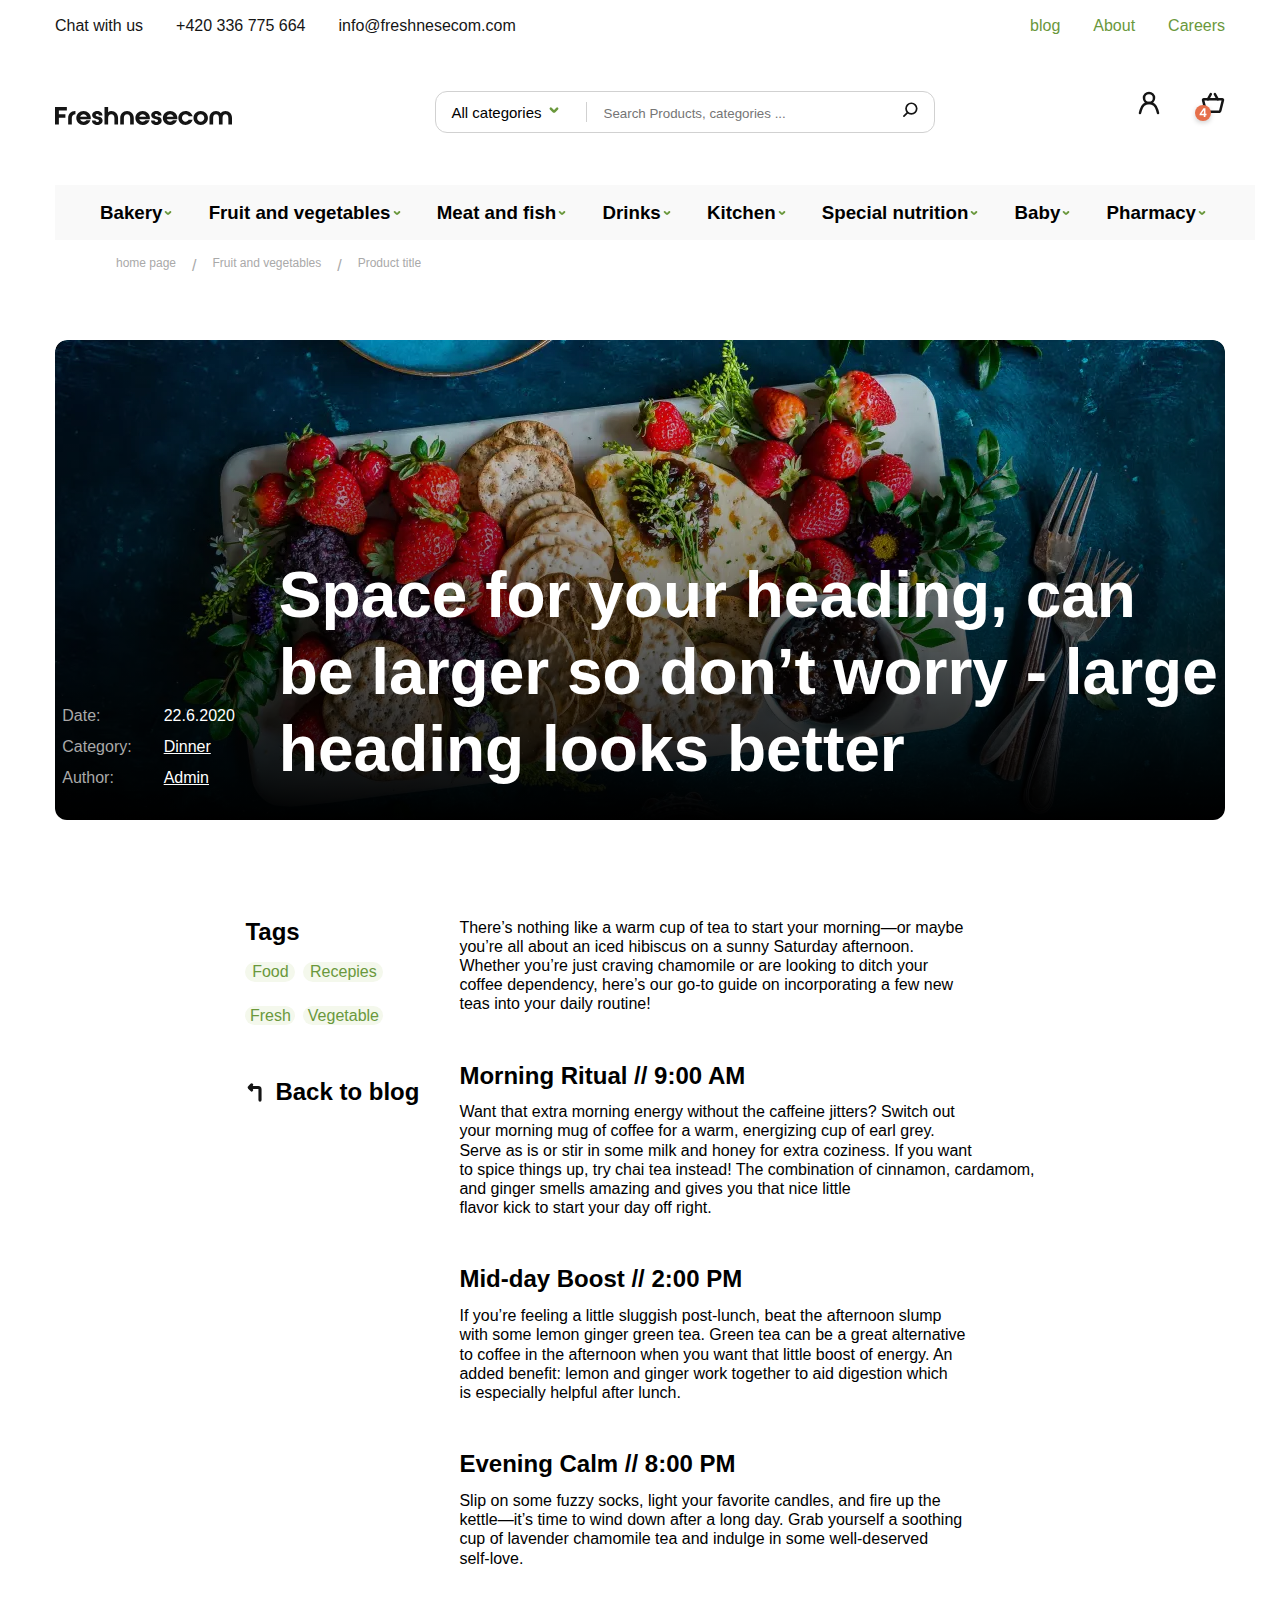
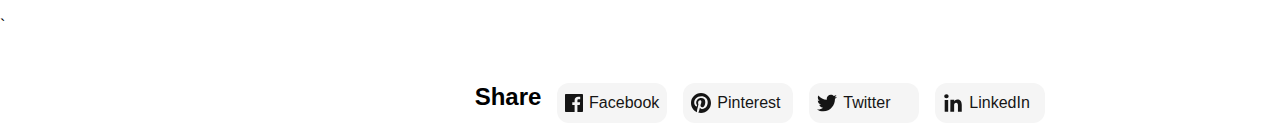
==== commit 7fb48e46: "initial commit" ====
--- a/index.html
+++ b/index.html
@@ -1,357 +1,208 @@
 <!DOCTYPE html>
 <html lang="en">
-  <head>
-    <meta charset="UTF-8" />
-    <meta name="viewport" content="width=device-width, initial-scale=1.0" />
-    <link rel="stylesheet" href="css/styles.css"/>
-    <link rel="stylesheet" href="https://cdnjs.cloudflare.com/ajax/libs/font-awesome/6.2.0/css/all.min.css">
-    <title>lesson 23</title>
-  </head>
-  <body>
-
-
-
-
-
-
-      <main>
-        <section class="hero">
-          <div class="container">
-            <div class="hero__card">
-              <div class="hero-card__icon">
-                  <p class="hero-card-first__text">Categories</p>
-                   <div class="hero-card-icon__number">
-                        <div>
-                          <p class="hero-card-secound__text">Category name</p>
-                          <p class="hero-card-secound__text">Category name</p>
-                          <p class="hero-card-secound__text">Category name</p>
-                          <p class="hero-card-secound__text">Category name</p>
-                        </div>
-                        <div>
-                          <p class="hero-card-icon-last__number">320</p>
-                          <p class="hero-card-icon-last__number">112</p>
-                          <p class="hero-card-icon-last__number">32</p>
-                          <p class="hero-card-icon-last__number">48</p>
-                        </div>
-                   </div>
-                   <div class="hero-card__chekbox">
-                        <p class="hero-card-chekbox__text">Brands</p>
-                        <div class="hero-card-first__chekbox">
-                          <div class="hero-card__input">
-                               <input class="hero-card-type__chekbox"  type="checkbox">
-                               <input class=" hero-card-type__chekbox"  type="checkbox">
-                               <input class="hero-card-type__chekbox"  type="checkbox">
-                               <input class="hero-card-type__chekbox"  type="checkbox">
-                               <input class="hero-card-type__chekbox"  type="checkbox">
-                          </div>
-                          <div class="hero-card-input__text">
-                            <p class="hero-card-input-last__text">Filtre by brand item</p>
-                            <p class="hero-card-input-last__text">Filtre by brand item</p>
-                            <p class="hero-card-input-last__text">Filtre by brand item</p>
-                            <p class="hero-card-input-last__text">Filtre by brand item</p>
-                            <p class="hero-card-input-last__text">Filtre by brand item</p>
-                          </div>
-                        </div>
-                   </div>
-                   <div class="hero-card-box__star">
-                    <p class="hero-card-box-star__text">Rating</p>
-                    <div class="hero-card-box-all-star">
-                        <div class="hero-card-last__input">
-                          <input class="hero-card-type__chekbox" type="checkbox">
-                          <i class="f fa-solid fa-star"></i>
-                          <i class="f fa-solid fa-star"></i>
-                          <i class="f fa-solid fa-star"></i>
-                          <i class="f fa-solid fa-star"></i>
-                          <i class="f fa-solid fa-star"></i>
-                        </div>
-                        <div class="hero-card-last__input">
-                          <input class="hero-card-type__chekbox" type="checkbox">
-                          <i class="f fa-solid fa-star"></i>
-                          <i class="f fa-solid fa-star"></i>
-                          <i class="f fa-solid fa-star"></i>
-                          <i class="f fa-solid fa-star"></i>
-                          <i class="fa-regular fa-star"></i>
-                        </div>
-                        <div class="hero-card-last__input">
-                          <input class="hero-card-type__chekbox" type="checkbox">
-                          <i class="f fa-solid fa-star"></i>
-                          <i class="f fa-solid fa-star"></i>
-                          <i class="f fa-solid fa-star"></i>
-                          <i class="fa-regular fa-star"></i>
-                          <i class="fa-regular fa-star"></i>
-                        </div>
-                        <div class="hero-card-last__input">
-                          <input class="hero-card-type__chekbox" type="checkbox">
-                          <i class="f fa-solid fa-star"></i>
-                          <i class="f fa-solid fa-star"></i>
-                          <i class="fa-regular fa-star"></i>
-                          <i class="fa-regular fa-star"></i>
-                          <i class="fa-regular fa-star"></i>
-                        </div>
-                        <div class="hero-card-last__input">
-                          <input class="hero-card-type__chekbox" type="checkbox">
-                          <i class="f fa-solid fa-star"></i>
-                          <i class="fa-regular fa-star"></i>
-                          <i class="fa-regular fa-star"></i>
-                          <i class="fa-regular fa-star"></i>
-                          <i class="fa-regular fa-star"></i>
-                        </div>
-                    </div>
-                   </div>
-              </div>
-              <div class="hero-card__box">
-
-                 <div class="hero-card-all__box">
-                  <div class="hero-card-first__box">
-                    
-                  </div>
-                  <div class="hero-card-last__box">
-                        <div class="hero-card-all__text">
-                          <div class="hero-card-box__icon">
-                            <p class="hero-card-box-icon__text">Product title</p>
-                            <p class="hero-card-box-icon-secound__text">Space for a small product description</p>
-                              <i class="fa-solid fa-star"></i>
-                              <i class="fa-solid fa-star"></i>
-                              <i class="fa-solid fa-star"></i>
-                              <i class="fa-solid fa-star"></i>
-                              <i class="fa-regular fa-star"></i>
-                              <div class="hero-card__Fresheness">
-                                <div>
-                                  <p class="hero-card-fresheness__text">Fresheness</p>
-                                  <p class="hero-card-fresheness__text">Farm</p>
-                                  <p class="hero-card-fresheness__text">Delivery</p>
-                                  <p class="hero-card-fresheness__text">Stock</p>
-                                </div>
-                                <div>  
-                                  <p class="hero-card-fresheness__text"><span class="hero-card__span">New</span> (Extra fresh)</p>
-                                  <p class="hero-card-fresheness__text">Grocery Tarm Fields</p>
-                                  <p class="hero-card-fresheness__text">Europe</p>
-                                  <p class=" hero-card-fresheness__text"><span class="hero-card__span">320 pcs</span> </p>
-                                </div>
-                              </div>    
-                          </div>
-                          <div class="hero-card__price">
-                            <p class="hero-card-price-first__text">36.99 USD</p>
-                            <p class="hero-card-price-last__text">48.56</p>
-                            <p class="hero-card-price-last__text">Free Shipping</p>
-                            <p class="hero-card-price-last__text">Delivery in 1 day</p>
-                            <div class="hero-card-box__btn">
-                              <button class="hero-card__btn" type="button">Product Detail ></button>
-                            </div>
-                            <div class="hero-card-price-last__icon">
-                              <i class="fa-regular fa-heart"></i>
-                              <p class="hero-card-price-last-icon__text">Add to wish list</p>
-                            </div>
-                          </div>
-                        </div>
-                  </div>
-              </div>
-              <div class="hero-card-all__box">
-                <div class="hero-card-first__box">
-                  
-                </div>
-                <div class="hero-card-last__box">
-                      <div class="hero-card-all__text">
-                        <div class="hero-card-box__icon">
-                          <p class="hero-card-box-icon__text">Product title</p>
-                          <p class="hero-card-box-icon-secound__text">Space for a small product description</p>
-                            <i class="fa-solid fa-star"></i>
-                            <i class="fa-solid fa-star"></i>
-                            <i class="fa-solid fa-star"></i>
-                            <i class="fa-solid fa-star"></i>
-                            <i class="fa-regular fa-star"></i>
-                            <div class="hero-card__Fresheness">
-                              <div>
-                                <p class="hero-card-fresheness__text">Fresheness</p>
-                                <p class="hero-card-fresheness__text">Farm</p>
-                                <p class="hero-card-fresheness__text">Delivery</p>
-                                <p class="hero-card-fresheness__text">Stock</p>
-                              </div>
-                              <div>  
-                                <p class="hero-card-fresheness__text"><span class="hero-card__span">New</span> (Extra fresh)</p>
-                                <p class="hero-card-fresheness__text">Grocery Tarm Fields</p>
-                                <p class="hero-card-fresheness__text">Europe</p>
-                                <p class=" hero-card-fresheness__text"><span class="hero-card__span">320 pcs</span></p>
-                              </div>
-                            </div>    
-                        </div>
-                        <div class="hero-card__price">
-                          <p class="hero-card-price-first__text">36.99 USD</p>
-                          <p class="hero-card-price-last__text">48.56</p>
-                          <p class="hero-card-price-last__text">Free Shipping</p>
-                          <p class="hero-card-price-last__text">Delivery in 1 day</p>
-                          <div class="hero-card-box__btn">
-                            <button class="hero-card__btn" type="button">Product Detail ></button>
-                          </div>
-                          <div class="hero-card-price-last__icon">
-                            <i class="fa-regular fa-heart"></i>
-                            <p class="hero-card-price-last-icon__text">Add to wish list</p>
-                          </div>
-                        </div>
-                      </div>
-                </div>
-              </div>
-              <div class="hero-card-all__box">
-                <div class="hero-card-first__box">
-                  
-                </div>
-                <div class="hero-card-last__box">
-                      <div class="hero-card-all__text">
-                        <div class="hero-card-box__icon">
-                          <p class="hero-card-box-icon__text">Product title</p>
-                          <p class="hero-card-box-icon-secound__text">Space for a small product description</p>
-                            <i class="fa-solid fa-star"></i>
-                            <i class="fa-solid fa-star"></i>
-                            <i class="fa-solid fa-star"></i>
-                            <i class="fa-solid fa-star"></i>
-                            <i class="fa-regular fa-star"></i>
-                            <div class="hero-card__Fresheness">
-                              <div>
-                                <p class="hero-card-fresheness__text">Fresheness</p>
-                                <p class="hero-card-fresheness__text">Farm</p>
-                                <p class="hero-card-fresheness__text">Delivery</p>
-                                <p class="hero-card-fresheness__text">Stock</p>
-                              </div>
-                              <div>  
-                                <p class="hero-card-fresheness__text"><span class="hero-card__span">New</span> (Extra fresh)</p>
-                                <p class="hero-card-fresheness__text">Grocery Tarm Fields</p>
-                                <p class="hero-card-fresheness__text">Europe</p>
-                                <p class=" hero-card-fresheness__text"><span class="hero-card__span">320 pcs</span></p>
-                              </div>
-                            </div>    
-                        </div>
-                        <div class="hero-card__price">
-                          <p class="hero-card-price-first__text">36.99 USD</p>
-                          <p class="hero-card-price-last__text">48.56</p>
-                          <p class="hero-card-price-last__text">Free Shipping</p>
-                          <p class="hero-card-price-last__text">Delivery in 1 day</p>
-                          <div class="hero-card-box__btn">
-                            <button class="hero-card__btn" type="button">Product Detail ></button>
-                          </div>
-                          <div class="hero-card-price-last__icon">
-                            <i class="fa-regular fa-heart"></i>
-                            <p class="hero-card-price-last-icon__text">Add to wish list</p>
-                          </div>
-                        </div>
-                      </div>
-                </div>
+
+<head>
+  <meta charset="UTF-8" />
+  <meta name="viewport" content="width=device-width, initial-scale=1.0" />
+  <link rel="stylesheet" href="css/styles.css" />
+  <link rel="stylesheet" href="/scss/styles.scss">
+  <title>Document</title>
+</head>
+
+<body>
+
+  <header>
+    <div class="container">
+      <div class="nav">
+        <div class="nav__information">
+          <div class="nav__p"><a href="#" class="nav__a">Chat with us</a></div>
+          <div class="nav__p"><a href="#" class="nav__a">+420 336 775 664</a></div>
+          <div class="nav__p"><a href="#" class="nav__a">info@freshnesecom.com</a></div>
+        </div>
+        <div class="nav__contact">
+          <div class="nav__p"><a href="#" class="nav__a">blog</a></div>
+          <div class="nav__p"><a href="#" class="nav__a">About</a></div>
+          <div class="nav__p"><a href="#" class="nav__a">Careers</a></div>
+        </div>
+      </div>
+    </div>
+  </header>
+
+  <main>
+    <section class="container">
+      <div class="hero">
+        <div class="hero__logo">
+          <img src="/images/Freshnesecom.svg" alt="">
+        </div>
+        <div class="hero__input">
+          <div class="hero__h2">All categories <img src="/images/shop.svg " alt=""></div>
+          <div class="hero__input1"><input type="text" placeholder="Search Products, categories ..." required
+              class="input"><img src="/images/search.svg" alt="" width="16"></div>
+        </div>
+        <div class="hero__shop">
+          <img src="/images/Group 47.svg" alt="">
+        </div>
+      </div>
+    </section>
+  </main>
+
+  <main>
+    <section class="container">
+      <div class="box">
+        <div class="box__h2">
+          <h3>Bakery</h3><img src="/images/shop.svg" alt="" width="12">
+        </div>
+        <div class="box__h2">
+          <h3>Fruit and vegetables</h3><img src="/images/shop.svg" alt="" width="12">
+        </div>
+        <div class="box__h2">
+          <h3>Meat and fish</h3><img src="/images/shop.svg" alt="" width="12">
+        </div>
+        <div class="box__h2">
+          <h3>Drinks</h3><img src="/images/shop.svg" alt="" width="12">
+        </div>
+        <div class="box__h2">
+          <h3>Kitchen</h3><img src="/images/shop.svg" alt="" width="12">
+        </div>
+        <div class="box__h2">
+          <h3>Special nutrition</h3><img src="/images/shop.svg" alt="" width="12">
+        </div>
+        <div class="box__h2">
+          <h3>Baby</h3><img src="/images/shop.svg" alt="" width="12">
+        </div>
+        <div class="box__h2">
+          <h3>Pharmacy</h3><img src="/images/shop.svg" alt="" width="12">
+        </div>
+      </div>
+    </section>
+  </main>
+
+  <main>
+    <section class="container">
+      <div class="box__menu">
+        <div class="box__text">
+          <p><a href="" class="box__text">home page</a></p>
+        </div>
+        <p class="box__p">/</p>
+        <div class="box__text">
+          <p><a href="" class="box__text">Fruit and vegetables</a></p>
+        </div>
+        <p class="box__p">/</p>
+        <div class="box__text">
+          <p><a href="" class="box__text">Product title</a></p>
+        </div>
+      </div>
+    </section>
+  </main>
+
+  <main>
+    <section class="container">
+      <div class="box2">
+        <ul class="box2__ul">
+          <li clas="box2__li2" style="margin-bottom: 12px;">Date:</li>
+          <li clas="box2__li2" style="margin-bottom: 12px;">Category:</li>
+          <li clas="box2__li2">Author:</li>
+        </ul>
+        <ul class="box2__ul2">
+          <li class="box2__li">22.6.2020</li>
+          <li class="box2__li"><a href="" class="box2__a">Dinner</a></li>
+          <li class="box2__li"><a href="" class="box2__a">Admin</a></li>
+        </ul>
+        <div class="box2__h1">
+          <h1>Space for your heading, can <br> be larger so don’t worry - large <br> heading looks better</h1>
+        </div>
+      </div>
+    </section>
+  </main>
+
+  <main>
+    <section class="container">
+      <div class="box-text">
+        <div class="box-text2">
+          <div class="box-text__tag">
+            <h2>Tags</h2>
+            <div class="div">
+              <p class="box-text__p">Food</p>
+              <p class="box-text__p2">Recepies</p>
             </div>
-            <div class="hero-card-all__box">
-              <div class="hero-card-first__box">
-                
-              </div>
-              <div class="hero-card-last__box">
-                    <div class="hero-card-all__text">
-                      <div class="hero-card-box__icon">
-                        <p class="hero-card-box-icon__text">Product title</p>
-                        <p class="hero-card-box-icon-secound__text">Space for a small product description</p>
-                          <i class="fa-solid fa-star"></i>
-                          <i class="fa-solid fa-star"></i>
-                          <i class="fa-solid fa-star"></i>
-                          <i class="fa-solid fa-star"></i>
-                          <i class="fa-regular fa-star"></i>
-                          <div class="hero-card__Fresheness">
-                            <div>
-                              <p class="hero-card-fresheness__text">Fresheness</p>
-                              <p class="hero-card-fresheness__text">Farm</p>
-                              <p class="hero-card-fresheness__text">Delivery</p>
-                              <p class="hero-card-fresheness__text">Stock</p>
-                            </div>
-                            <div>  
-                              <p class="hero-card-fresheness__text"><span class="hero-card__span">New</span> (Extra fresh)</p>
-                              <p class="hero-card-fresheness__text">Grocery Tarm Fields</p>
-                              <p class="hero-card-fresheness__text">Europe</p>
-                              <p class=" hero-card-fresheness__text"><span class="hero-card__span">320 pcs</span></p>
-                            </div>
-                          </div>    
-                      </div>
-                      <div class="hero-card__price">
-                        <p class="hero-card-price-first__text">36.99 USD</p>
-                        <p class="hero-card-price-last__text">48.56</p>
-                        <p class="hero-card-price-last__text">Free Shipping</p>
-                        <p class="hero-card-price-last__text">Delivery in 1 day</p>
-                        <div class="hero-card-box__btn">
-                          <button class="hero-card__btn" type="button">Product Detail ></button>
-                        </div>
-                        <div class="hero-card-price-last__icon">
-                          <i class="fa-regular fa-heart"></i>
-                          <p class="hero-card-price-last-icon__text">Add to wish list</p>
-                        </div>
-                      </div>
-                    </div>
-              </div>
-          </div>
-          <div class="hero-card-all__box">
-            <div class="hero-card-first__box">
-              
+            <div class="div">
+              <p class="box-text__p">Fresh</p>
+              <p class="box-text__p2">Vegetable</p>
             </div>
-            <div class="hero-card-last__box">
-                  <div class="hero-card-all__text">
-                    <div class="hero-card-box__icon">
-                      <p class="hero-card-box-icon__text">Product title</p>
-                      <p class="hero-card-box-icon-secound__text">Space for a small product description</p>
-                        <i class="fa-solid fa-star"></i>
-                        <i class="fa-solid fa-star"></i>
-                        <i class="fa-solid fa-star"></i>
-                        <i class="fa-solid fa-star"></i>
-                        <i class="fa-regular fa-star"></i>
-                        <div class="hero-card__Fresheness">
-                          <div>
-                            <p class="hero-card-fresheness__text">Fresheness</p>
-                            <p class="hero-card-fresheness__text">Farm</p>
-                            <p class="hero-card-fresheness__text">Delivery</p>
-                            <p class="hero-card-fresheness__text">Stock</p>
-                          </div>
-                          <div>  
-                            <p class="hero-card-fresheness__text"><span class="hero-card__span">New</span> (Extra fresh)</p>
-                            <p class="hero-card-fresheness__text">Grocery Tarm Fields</p>
-                            <p class="hero-card-fresheness__text">Europe</p>
-                            <p class=" hero-card-fresheness__text"><span class="hero-card__span">320 pcs</span></p>
-                          </div>
-                        </div>    
-                    </div>
-                    <div class="hero-card__price">
-                      <p class="hero-card-price-first__text">36.99 USD</p>
-                      <p class="hero-card-price-last__text">48.56</p>
-                      <p class="hero-card-price-last__text">Free Shipping</p>
-                      <p class="hero-card-price-last__text">Delivery in 1 day</p>
-                      <div class="hero-card-box__btn">
-                        <button class="hero-card__btn" type="button">Product Detail ></button>
-                      </div>
-                      <div class="hero-card-price-last__icon">
-                        <i class="fa-regular fa-heart"></i>
-                        <p class="hero-card-price-last-icon__text">Add to wish list</p>
-                      </div>
-                    </div>
-                  </div>
-            </div>
-        </section>
-        <section class="btn">
-          <div class="container">
-             <div class="btn__card">
-              <div class="btn-card-box__text">
-                  <p class="btn-card__text">Page :</p>
-                  <p class="btn-card__text">1</p>
-                  <p class="btn-card__text">2</p>
-                  <p class="btn-card__text">3</p>
-                  <p class="btn-card__text">4</p>
-              </div>
-                  <div class="btn-card__box">
-                    <button class="btn-card-box__Btn">Show more products <i class="fa-solid fa-chevron-down"></i></button>
-                  </div>
-                  <div class="btn-card-box-last__text">
-                        <p class="btn-card-first__text">336</p>
-                        <p class="btn-card-last__text">Products</p>
-                  </div>
-             </div>
-          </div>
-        </section>
-      </main>
-
-
-
-
-
-
-  </body>
-</html>
+          </div>
+          <div class="box-text__arrow">
+            <img src="/images/strelka.svg" alt="" width="20">
+            <h2 style="margin-left: 10px;">Back to blog</h2>
+          </div>
+        </div>
+        <div class="box-text3">
+          <div class="box-text__text-p">
+            <p>There’s nothing like a warm cup of tea to start your morning—or maybe <br> you’re all about an iced
+              hibiscus on a sunny Saturday afternoon. <br> Whether you’re just craving chamomile or are looking to ditch
+              your <br> coffee dependency, here’s our go-to guide on incorporating a few new <br> teas into your daily
+              routine! </p>
+          </div>
+          <div class="box-text__h2">
+            <h2>Morning Ritual // 9:00 AM
+            </h2>
+          </div>
+          <div class="box-text__text-p">
+            <p>Want that extra morning energy without the caffeine jitters? Switch out <br> your morning mug of coffee
+              for a warm, energizing cup of earl grey. <br> Serve as is or stir in some milk and honey for extra
+              coziness. If you want <br> to spice things up, try chai tea instead! The combination of cinnamon,
+              cardamom, <br> and ginger smells amazing and gives you that nice little <br> flavor kick to start your day
+              off right. </p>
+          </div>
+          <div class="box-text__h2">
+            <h2>Mid-day Boost // 2:00 PM</h2>
+          </div>
+          <div class="box-text__text-p">
+            <p>If you’re feeling a little sluggish post-lunch, beat the afternoon slump <br> with some lemon ginger
+              green tea. Green tea can be a great alternative <br> to coffee in the afternoon when you want that little
+              boost of energy. An <br> added benefit: lemon and ginger work together to aid digestion which <br> is
+              especially helpful after lunch. </p>
+          </div>
+          <div class="box-text__h2">
+            <h2>Evening Calm // 8:00 PM</h2>
+          </div>
+          <div class="box-text__text-p">
+            <p>Slip on some fuzzy socks, light your favorite candles, and fire up the <br> kettle—it’s time to wind down
+              after a long day. Grab yourself a soothing <br> cup of lavender chamomile tea and indulge in some
+              well-deserved <br> self-love. </p>
+          </div>
+        </div>
+      </div>
+    </section>
+  </main>`
+
+  <main>
+    <section class="container">
+      <div class="box-apps">
+          <h2>Share</h2>
+          <div class="box-apps__f">
+            <img src="/images/Facebook.svg" alt="" width="20">
+            <p><a href="" class="box-apps__a">Facebook</a></p>
+          </div>
+
+          <div class="box-apps__f">
+            <img src="/images/Pinterest.svg" alt="" width="20">
+            <p><a href="" class="box-apps__a">Pinterest</a></p>
+          </div>
+
+          <div class="box-apps__f">
+            <img src="/images/icon-twitter.svg" alt="" width="20">
+            <p><a href="" class="box-apps__a">Twitter</a></p>
+          </div>
+
+          <div class="box-apps__f">
+            <img src="/images/icon-linkedin.svg" alt="" width="20">
+            <p><a href="" class="box-apps__a">LinkedIn</a></p>
+          </div>
+
+      </div>
+    </section>
+  </main>
+
+</body>
+
+</html>--- a/css/styles.css
+++ b/css/styles.css
@@ -1,315 +1,3 @@
-/*! normalize.css v8.0.1 | MIT License | github.com/necolas/normalize.css */
-/* Document
-   ========================================================================== */
-/**
- * 1. Correct the line height in all browsers.
- * 2. Prevent adjustments of font size after orientation changes in iOS.
- */
-html {
-  line-height: 1.15; /* 1 */
-  -webkit-text-size-adjust: 100%; /* 2 */
-}
-
-/* Sections
-     ========================================================================== */
-/**
-   * Remove the margin in all browsers.
-   */
-body {
-  margin: 0;
-}
-
-/**
-   * Render the `main` element consistently in IE.
-   */
-main {
-  display: block;
-}
-
-/**
-   * Correct the font size and margin on `h1` elements within `section` and
-   * `article` contexts in Chrome, Firefox, and Safari.
-   */
-h1 {
-  font-size: 2em;
-  margin: 0.67em 0;
-}
-
-/* Grouping content
-     ========================================================================== */
-/**
-   * 1. Add the correct box sizing in Firefox.
-   * 2. Show the overflow in Edge and IE.
-   */
-hr {
-  box-sizing: content-box; /* 1 */
-  height: 0; /* 1 */
-  overflow: visible; /* 2 */
-}
-
-/**
-   * 1. Correct the inheritance and scaling of font size in all browsers.
-   * 2. Correct the odd `em` font sizing in all browsers.
-   */
-pre {
-  font-family: monospace, monospace; /* 1 */
-  font-size: 1em; /* 2 */
-}
-
-/* Text-level semantics
-     ========================================================================== */
-/**
-   * Remove the gray background on active links in IE 10.
-   */
-a {
-  background-color: transparent;
-}
-
-/**
-   * 1. Remove the bottom border in Chrome 57-
-   * 2. Add the correct text decoration in Chrome, Edge, IE, Opera, and Safari.
-   */
-abbr[title] {
-  border-bottom: none; /* 1 */
-  text-decoration: underline; /* 2 */
-  -webkit-text-decoration: underline dotted;
-          text-decoration: underline dotted; /* 2 */
-}
-
-/**
-   * Add the correct font weight in Chrome, Edge, and Safari.
-   */
-b,
-strong {
-  font-weight: bolder;
-}
-
-/**
-   * 1. Correct the inheritance and scaling of font size in all browsers.
-   * 2. Correct the odd `em` font sizing in all browsers.
-   */
-code,
-kbd,
-samp {
-  font-family: monospace, monospace; /* 1 */
-  font-size: 1em; /* 2 */
-}
-
-/**
-   * Add the correct font size in all browsers.
-   */
-small {
-  font-size: 80%;
-}
-
-/**
-   * Prevent `sub` and `sup` elements from affecting the line height in
-   * all browsers.
-   */
-sub,
-sup {
-  font-size: 75%;
-  line-height: 0;
-  position: relative;
-  vertical-align: baseline;
-}
-
-sub {
-  bottom: -0.25em;
-}
-
-sup {
-  top: -0.5em;
-}
-
-/* Embedded content
-     ========================================================================== */
-/**
-   * Remove the border on images inside links in IE 10.
-   */
-img {
-  border-style: none;
-}
-
-/* Forms
-     ========================================================================== */
-/**
-   * 1. Change the font styles in all browsers.
-   * 2. Remove the margin in Firefox and Safari.
-   */
-button,
-input,
-optgroup,
-select,
-textarea {
-  font-family: inherit; /* 1 */
-  font-size: 100%; /* 1 */
-  line-height: 1.15; /* 1 */
-  margin: 0; /* 2 */
-}
-
-/**
-   * Show the overflow in IE.
-   * 1. Show the overflow in Edge.
-   */
-button,
-input {
-  /* 1 */
-  overflow: visible;
-}
-
-/**
-   * Remove the inheritance of text transform in Edge, Firefox, and IE.
-   * 1. Remove the inheritance of text transform in Firefox.
-   */
-button,
-select {
-  /* 1 */
-  text-transform: none;
-}
-
-/**
-   * Correct the inability to style clickable types in iOS and Safari.
-   */
-button,
-[type=button],
-[type=reset],
-[type=submit] {
-  -webkit-appearance: button;
-}
-
-/**
-   * Remove the inner border and padding in Firefox.
-   */
-button::-moz-focus-inner,
-[type=button]::-moz-focus-inner,
-[type=reset]::-moz-focus-inner,
-[type=submit]::-moz-focus-inner {
-  border-style: none;
-  padding: 0;
-}
-
-/**
-   * Restore the focus styles unset by the previous rule.
-   */
-button:-moz-focusring,
-[type=button]:-moz-focusring,
-[type=reset]:-moz-focusring,
-[type=submit]:-moz-focusring {
-  outline: 1px dotted ButtonText;
-}
-
-/**
-   * Correct the padding in Firefox.
-   */
-fieldset {
-  padding: 0.35em 0.75em 0.625em;
-}
-
-/**
-   * 1. Correct the text wrapping in Edge and IE.
-   * 2. Correct the color inheritance from `fieldset` elements in IE.
-   * 3. Remove the padding so developers are not caught out when they zero out
-   *    `fieldset` elements in all browsers.
-   */
-legend {
-  box-sizing: border-box; /* 1 */
-  color: inherit; /* 2 */
-  display: table; /* 1 */
-  max-width: 100%; /* 1 */
-  padding: 0; /* 3 */
-  white-space: normal; /* 1 */
-}
-
-/**
-   * Add the correct vertical alignment in Chrome, Firefox, and Opera.
-   */
-progress {
-  vertical-align: baseline;
-}
-
-/**
-   * Remove the default vertical scrollbar in IE 10+.
-   */
-textarea {
-  overflow: auto;
-}
-
-/**
-   * 1. Add the correct box sizing in IE 10.
-   * 2. Remove the padding in IE 10.
-   */
-[type=checkbox],
-[type=radio] {
-  box-sizing: border-box; /* 1 */
-  padding: 0; /* 2 */
-}
-
-/**
-   * Correct the cursor style of increment and decrement buttons in Chrome.
-   */
-[type=number]::-webkit-inner-spin-button,
-[type=number]::-webkit-outer-spin-button {
-  height: auto;
-}
-
-/**
-   * 1. Correct the odd appearance in Chrome and Safari.
-   * 2. Correct the outline style in Safari.
-   */
-[type=search] {
-  -webkit-appearance: textfield; /* 1 */
-  outline-offset: -2px; /* 2 */
-}
-
-/**
-   * Remove the inner padding in Chrome and Safari on macOS.
-   */
-[type=search]::-webkit-search-decoration {
-  -webkit-appearance: none;
-}
-
-/**
-   * 1. Correct the inability to style clickable types in iOS and Safari.
-   * 2. Change font properties to `inherit` in Safari.
-   */
-::-webkit-file-upload-button {
-  -webkit-appearance: button; /* 1 */
-  font: inherit; /* 2 */
-}
-
-/* Interactive
-     ========================================================================== */
-/*
-   * Add the correct display in Edge, IE 10+, and Firefox.
-   */
-details {
-  display: block;
-}
-
-/*
-   * Add the correct display in all browsers.
-   */
-summary {
-  display: list-item;
-}
-
-/* Misc
-     ========================================================================== */
-/**
-   * Add the correct display in IE 10+.
-   */
-template {
-  display: none;
-}
-
-/**
-   * Add the correct display in IE 10.
-   */
-[hidden] {
-  display: none;
-}
-
 html {
   box-sizing: border-box;
   height: 100%;
@@ -372,308 +60,205 @@
   width: 1px;
 }
 
-.hero__card {
-  display: flex;
+.nav {
+  display: flex;
+  justify-content: space-between;
+  margin-top: 16px;
+  margin-bottom: 16px;
+}
+.nav .nav__information {
+  display: flex;
+}
+.nav .nav__information .nav__p {
+  margin-right: 33px;
+}
+.nav .nav__information .nav__p .nav__a {
+  text-decoration: none;
+  color: #151515;
+}
+.nav .nav__information .nav__p .nav__a:hover {
+  color: #6A983C;
+}
+.nav .nav__information .nav__p:last-child {
+  margin-right: 0;
+}
+.nav .nav__contact {
+  display: flex;
+}
+.nav .nav__contact .nav__p {
+  margin-right: 33px;
+}
+.nav .nav__contact .nav__p .nav__a {
+  text-decoration: none;
+  color: #6A983C;
+}
+.nav .nav__contact .nav__p .nav__a:hover {
+  color: #151515;
+}
+.nav .nav__contact .nav__p:last-child {
+  margin-right: 0;
+}
+
+.hero {
+  display: flex;
+  justify-content: space-between;
+  margin-top: 40px;
+  margin-bottom: 40px;
+}
+.hero .hero__logo {
+  margin-top: 16px;
+  margin-bottom: 16px;
+}
+.hero .hero__input {
+  padding: 10px 16px 10px 16px;
+  border: 1px solid #D1D1D1;
+  border-radius: 12px;
+  justify-content: space-between;
+  display: flex;
+  width: 500px;
+  height: 42px;
+}
+.hero .hero__input .hero__h2 {
+  font-size: 15px;
+  border-right: 1px solid #d1d1d1;
+  padding-right: 24px;
+}
+.hero .hero__input .hero__input1 .input {
+  width: 300px;
+  border: 0;
+}
+
+.box {
+  width: 1200px;
+  display: flex;
+  justify-content: space-between;
   align-items: center;
+  background-color: #F9F9F9;
+  height: 55px;
+  padding: 0 45px 0 45px;
+}
+.box .box__h2 {
+  display: flex;
+  padding-right: 2px;
+}
+
+.box__menu {
+  display: flex;
+  padding: 16px 0 16px 45px;
+}
+.box__menu .box__text {
+  text-decoration: none;
+  color: #A9A9A9;
+  font-size: 12px;
+  margin-right: 8px;
+  margin-left: 8px;
+}
+.box__menu .box__text:hover {
+  color: #151515;
+}
+.box__menu .box__p {
+  color: #A9A9A9;
+}
+
+.box2 {
+  width: 1170px;
+  height: 480px;
   justify-content: center;
-  padding: 64px 45px;
-  gap: 32px;
-}
-.hero-card__box {
-  flex-direction: column;
-  gap: 32px;
-}
-.hero-card-icon__number {
-  display: flex;
+  align-items: end;
+  margin: 48px 0 48px;
+  padding-bottom: 32px;
+  background-size: 100%;
+  background-repeat: no-repeat;
+  border-radius: 12px;
+  display: flex;
+  background-image: linear-gradient(360deg, #000 0%, rgba(0, 0, 0, 0) 100%), url(/images/Image-dark.webp);
+}
+.box2 .box2__ul {
+  color: #A9A9A9;
+}
+.box2 .box2__ul .box2__li2 {
+  margin-bottom: 12px;
+}
+.box2 .box2__ul .box2__li2:last-child {
+  margin-bottom: 0;
+}
+.box2 .box2__ul2 {
+  padding-right: 44px;
+  padding-left: 32px;
+}
+.box2 .box2__ul2 .box2__li {
+  color: #fff;
+  margin-bottom: 12px;
+}
+.box2 .box2__ul2 .box2__li:last-child {
+  margin-bottom: 0;
+}
+.box2 .box2__ul2 .box2__a {
+  color: white;
+}
+.box2 .box2__h1 {
+  color: white;
+  font-size: 32px;
+}
+
+.box-text {
+  display: flex;
+  margin-top: 50px;
   justify-content: center;
+}
+.box-text .box-text__tag .div {
+  margin-top: 16px;
+  display: flex;
+  text-align: center;
+}
+.box-text .box-text__tag .div .box-text__p {
+  margin-right: 8px;
+  margin-bottom: 8px;
+  width: 50px;
+  border-radius: 12px;
+  background-color: #F4F8EC;
+  color: #6A983C;
+}
+.box-text .box-text__tag .div .box-text__p2 {
+  margin-right: 8px;
+  margin-bottom: 8px;
+  width: 80px;
+  border-radius: 12px;
+  background-color: #F4F8EC;
+  color: #6A983C;
+}
+.box-text .box-text__arrow {
+  display: flex;
+  margin-top: 45px;
+}
+.box-text .box-text3 {
+  margin-left: 40px;
+}
+.box-text .box-text3 .box-text__h2 {
+  margin-bottom: 12px;
+}
+.box-text .box-text3 .box-text__text-p {
+  margin-bottom: 48px;
+}
+
+.box-apps {
+  margin-top: 48px;
+  display: flex;
+  justify-content: center;
+  margin-left: 240px;
+}
+.box-apps .box-apps__f {
+  padding: 4px 8px 4px 8px;
   align-items: center;
-  padding-bottom: 48px;
-  gap: 60px;
-}
-.hero-card-first__text {
-  color: #151515;
-  font-family: sans-serif;
-  font-size: 18px;
-  font-style: normal;
-  font-weight: 600;
-  line-height: normal;
-  padding-bottom: 16px;
-}
-.hero-card-secound__text {
-  color: #151515;
-  font-family: sans-serif;
-  font-size: 14px;
-  font-style: normal;
-  font-weight: 400;
-  line-height: normal;
-  padding-bottom: 12px;
-}
-.hero-card-icon-last__number {
-  color: #6A983C;
-  font-family: sans-serif;
-  font-size: 12px;
-  font-style: normal;
-  font-weight: 600;
-  line-height: normal;
-  padding-bottom: 15px;
-}
-.hero-card__icon {
-  display: flex;
-  flex-direction: column;
-  width: 269px;
-}
-.hero-card__chekbox {
-  padding-bottom: 48px;
-}
-.hero-card-chekbox__text {
-  color: #151515;
-  font-family: sans-serif;
-  font-size: 18px;
-  font-style: normal;
-  font-weight: 600;
-  line-height: normal;
-  padding-bottom: 16px;
-}
-.hero-card-first__chekbox {
-  display: flex;
-  align-items: center;
-  gap: 8px;
-}
-.hero-card__input {
-  display: flex;
-  align-items: center;
-  justify-content: center;
-  flex-direction: column;
-  gap: 12px;
-}
-.hero-card-input__text {
-  display: flex;
-  align-items: center;
-  flex-direction: column;
-  gap: 19px;
-}
-.hero-card-type__chekbox {
-  width: 24px;
-  height: 24px;
-}
-.hero-card-box-star__text {
-  color: #151515;
-  font-family: sans-serif;
-  font-size: 18px;
-  font-style: normal;
-  font-weight: 600;
-  line-height: normal;
-  padding-bottom: 16px;
-}
-.hero-card-last__input {
-  display: flex;
-  align-items: center;
-  gap: 8px;
-}
-.hero-card-box-all-star {
-  display: flex;
-  flex-direction: column;
-  gap: 12px;
-}
-.hero .f {
-  color: #FDBC15;
-}
-.hero-card-input-last__text {
-  color: #151515;
-  font-family: sans-serif;
-  font-size: 14px;
-  font-style: normal;
-  font-weight: 400;
-  line-height: normal;
-}
-.hero-card__box {
-  display: flex;
-}
-.hero-card-all__box {
-  width: 869px;
-  border-radius: 12px;
-  border: 1px solid #D1D1D1;
-  background: #FFF;
-  display: flex;
-  align-items: center;
-  justify-content: center;
-}
-.hero-card-first__box {
-  width: 268px;
-  height: 280px;
-  border-radius: 12px;
-  background: #F9F9F9;
-}
-.hero-card-last__box {
-  width: 601px;
-}
-.hero-card-all__text {
-  padding: 32px;
-  display: flex;
-  gap: 136px;
-}
-.hero-card-box-icon__text {
-  color: #151515;
-  font-family: sans-serif;
-  font-size: 18px;
-  font-style: normal;
-  font-weight: 600;
-  line-height: normal;
-  padding-bottom: 4px;
-}
-.hero-card-box-icon-secound__text {
-  color: #575757;
-  font-family: sans-serif;
-  font-size: 12px;
-  font-style: normal;
-  font-weight: 400;
-  line-height: normal;
-  padding-bottom: 8px;
-}
-.hero-card__Fresheness {
-  display: flex;
-  gap: 32px;
-  padding-top: 25px;
-}
-.hero-card-fresheness__text {
-  color: #A9A9A9;
-  font-family: sans-serif;
-  font-size: 14px;
-  font-style: normal;
-  font-weight: 400;
-  line-height: normal;
-  padding-bottom: 12px;
-}
-.hero-card__span {
-  color: #6A983C;
-}
-.hero-card__price {
-  width: 150px;
-}
-.hero-card-price-first__text {
-  color: #151515;
-  font-family: sans-serif;
-  font-size: 18px;
-  font-style: normal;
-  font-weight: 600;
-  line-height: normal;
-}
-.hero-card-price-last__text {
-  color: #A9A9A9;
-  font-family: sans-serif;
-  font-size: 12px;
-  font-style: normal;
-  font-weight: 600;
-  line-height: normal;
-  -webkit-text-decoration-line: strikethrough;
-          text-decoration-line: strikethrough;
-  padding-bottom: 16px;
-}
-.hero-card-price-last__text:nth-child(3) {
-  padding: 0;
-}
-.hero-card-price-last__text:nth-child(4) {
-  padding-bottom: 26px;
-}
-.hero-card-box__btn {
-  width: 150px;
-  padding-bottom: 12px;
-}
-.hero-card__btn {
-  padding: 12px 16px;
-  border-radius: 12px;
-  border: 2px solid #46760A;
-  background: #6A983C;
-  color: #FFF;
-  font-family: sans-serif;
-  font-size: 15px;
-  font-style: normal;
-  font-weight: 700;
-  line-height: normal;
-}
-.hero-card-price-last__icon {
-  display: flex;
-  align-items: center;
-  border-radius: 12px;
-  background: #F5F5F5;
-  padding: 6px 5px;
-  gap: 8px;
-}
-.hero-card-price-last-icon__text {
-  color: #151515;
-  font-family: sans-serif;
-  font-size: 15px;
-  font-style: normal;
-  font-weight: 700;
-  line-height: normal;
-}
-
-.btn {
-  padding-top: 64px;
-}
-.btn__card {
-  display: flex;
-  align-items: center;
-  justify-content: space-between;
-  padding-bottom: 17px;
-}
-.btn-card-box__text {
-  display: flex;
-  align-items: center;
-  gap: 8px;
-}
-.btn-card__text:nth-child(1) {
-  color: #A9A9A9;
-  font-family: sans-serif;
-  font-size: 12px;
-  font-style: normal;
-  font-weight: 400;
-  line-height: normal;
-}
-.btn-card__text {
-  color: #151515;
-  font-family: sans-serif;
-  font-size: 12px;
-  font-style: normal;
-  font-weight: 400;
-  line-height: normal;
-}
-.btn-card__text:nth-child(3) {
-  color: #6A983C;
-  font-family: sans-serif;
-  font-size: 12px;
-  font-style: normal;
-  font-weight: 400;
-  line-height: normal;
-}
-.btn-card-box-last__text {
-  display: flex;
-  align-items: center;
-  gap: 4px;
-}
-.btn-card-last__text {
-  color: #A9A9A9;
-  font-family: sans-serif;
-  font-size: 12px;
-  font-style: normal;
-  font-weight: 400;
-  line-height: normal;
-}
-.btn-card-first__text {
-  color: #6A983C;
-  font-family: sans-serif;
-  font-size: 12px;
-  font-style: normal;
-  font-weight: 600;
-  line-height: normal;
-  padding: 0 8px;
-  border-radius: 12px;
-  background: #F4F8EC;
-}
-.btn-card-box__Btn {
-  color: aliceblue;
-  border-radius: 12px;
-  border: 2px solid #46760A;
-  background: #6A983C;
-  padding: 12px 16px;
+  border-radius: 12px;
+  margin-left: 16px;
+  width: 110px;
+  height: 40px;
+  background-color: #F5F5F5;
+  display: flex;
+}
+.box-apps .box-apps__f .box-apps__a {
+  text-decoration: none;
+  color: #151515;
+  margin-left: 6px;
 }/*# sourceMappingURL=styles.css.map */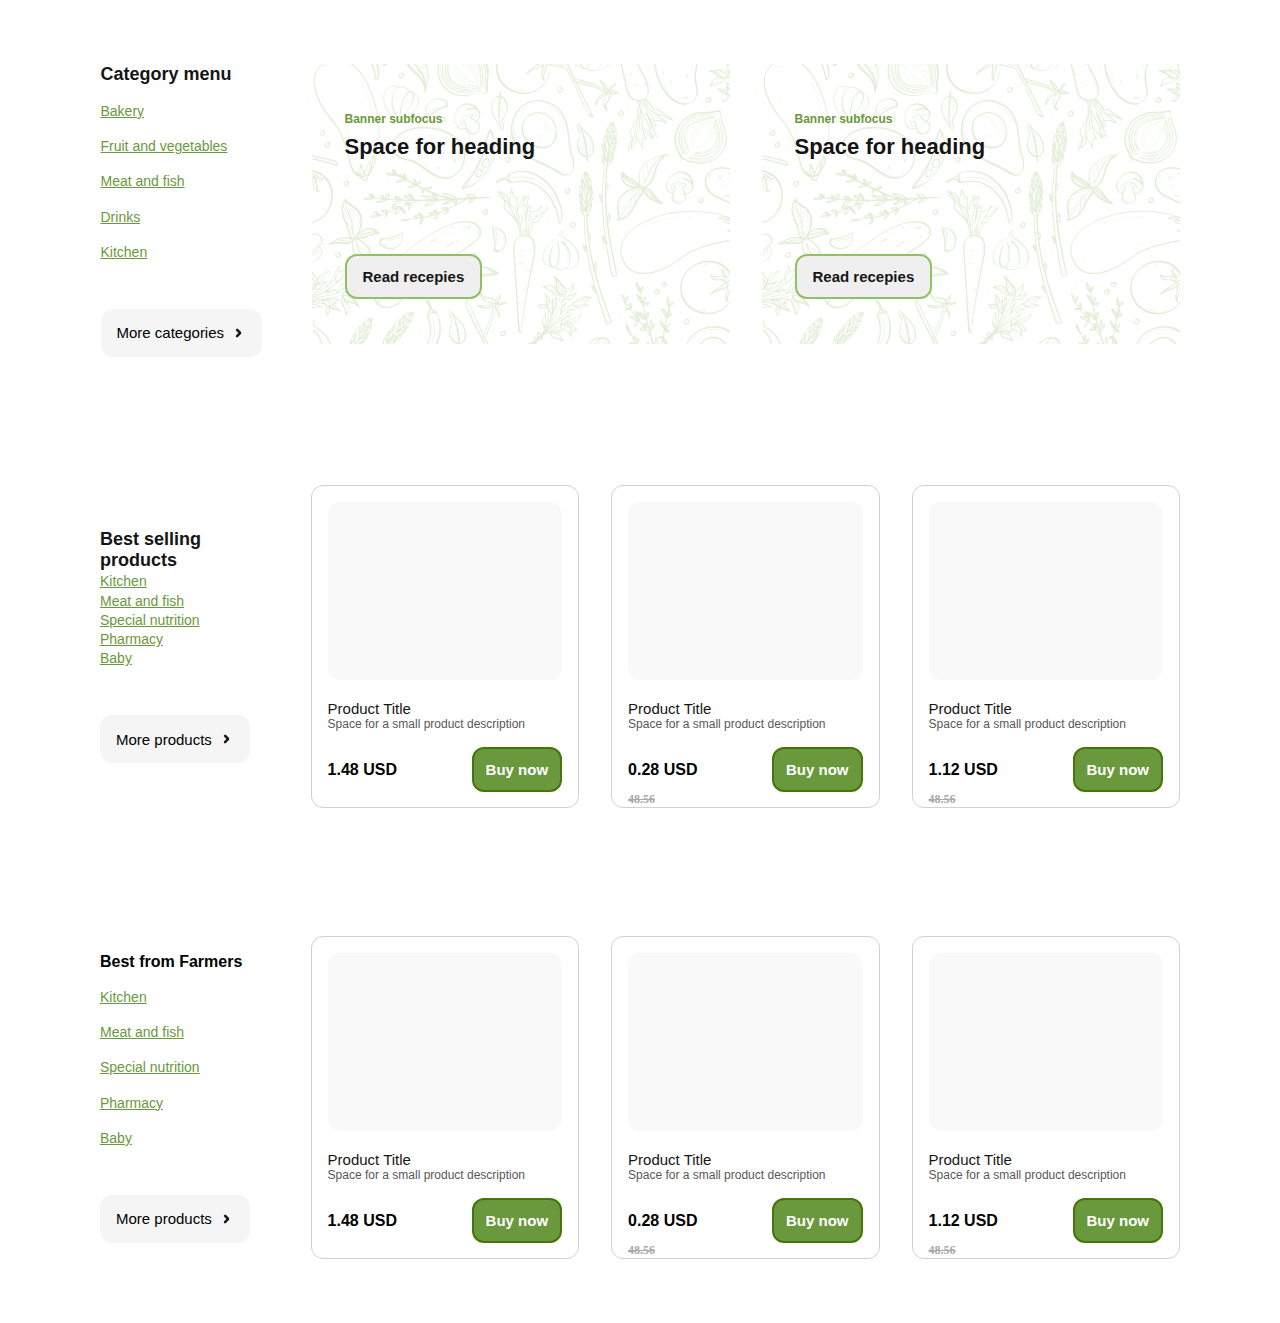
==== commit 498c194e: "refresh" ====
--- a/index.html
+++ b/index.html
@@ -1,208 +1,167 @@
 <!DOCTYPE html>
 <html lang="en">
-
-<head>
-  <meta charset="UTF-8" />
-  <meta name="viewport" content="width=device-width, initial-scale=1.0" />
-  <link rel="stylesheet" href="css/styles.css" />
-  <link rel="stylesheet" href="/scss/styles.scss">
-  <title>Document</title>
-</head>
-
-<body>
-
-  <header>
-    <div class="container">
-      <div class="nav">
-        <div class="nav__information">
-          <div class="nav__p"><a href="#" class="nav__a">Chat with us</a></div>
-          <div class="nav__p"><a href="#" class="nav__a">+420 336 775 664</a></div>
-          <div class="nav__p"><a href="#" class="nav__a">info@freshnesecom.com</a></div>
-        </div>
-        <div class="nav__contact">
-          <div class="nav__p"><a href="#" class="nav__a">blog</a></div>
-          <div class="nav__p"><a href="#" class="nav__a">About</a></div>
-          <div class="nav__p"><a href="#" class="nav__a">Careers</a></div>
-        </div>
-      </div>
-    </div>
-  </header>
-
-  <main>
-    <section class="container">
-      <div class="hero">
-        <div class="hero__logo">
-          <img src="/images/Freshnesecom.svg" alt="">
-        </div>
-        <div class="hero__input">
-          <div class="hero__h2">All categories <img src="/images/shop.svg " alt=""></div>
-          <div class="hero__input1"><input type="text" placeholder="Search Products, categories ..." required
-              class="input"><img src="/images/search.svg" alt="" width="16"></div>
-        </div>
-        <div class="hero__shop">
-          <img src="/images/Group 47.svg" alt="">
-        </div>
-      </div>
-    </section>
-  </main>
-
-  <main>
-    <section class="container">
-      <div class="box">
-        <div class="box__h2">
-          <h3>Bakery</h3><img src="/images/shop.svg" alt="" width="12">
-        </div>
-        <div class="box__h2">
-          <h3>Fruit and vegetables</h3><img src="/images/shop.svg" alt="" width="12">
-        </div>
-        <div class="box__h2">
-          <h3>Meat and fish</h3><img src="/images/shop.svg" alt="" width="12">
-        </div>
-        <div class="box__h2">
-          <h3>Drinks</h3><img src="/images/shop.svg" alt="" width="12">
-        </div>
-        <div class="box__h2">
-          <h3>Kitchen</h3><img src="/images/shop.svg" alt="" width="12">
-        </div>
-        <div class="box__h2">
-          <h3>Special nutrition</h3><img src="/images/shop.svg" alt="" width="12">
-        </div>
-        <div class="box__h2">
-          <h3>Baby</h3><img src="/images/shop.svg" alt="" width="12">
-        </div>
-        <div class="box__h2">
-          <h3>Pharmacy</h3><img src="/images/shop.svg" alt="" width="12">
-        </div>
-      </div>
-    </section>
-  </main>
-
-  <main>
-    <section class="container">
-      <div class="box__menu">
-        <div class="box__text">
-          <p><a href="" class="box__text">home page</a></p>
-        </div>
-        <p class="box__p">/</p>
-        <div class="box__text">
-          <p><a href="" class="box__text">Fruit and vegetables</a></p>
-        </div>
-        <p class="box__p">/</p>
-        <div class="box__text">
-          <p><a href="" class="box__text">Product title</a></p>
-        </div>
-      </div>
-    </section>
-  </main>
-
-  <main>
-    <section class="container">
-      <div class="box2">
-        <ul class="box2__ul">
-          <li clas="box2__li2" style="margin-bottom: 12px;">Date:</li>
-          <li clas="box2__li2" style="margin-bottom: 12px;">Category:</li>
-          <li clas="box2__li2">Author:</li>
-        </ul>
-        <ul class="box2__ul2">
-          <li class="box2__li">22.6.2020</li>
-          <li class="box2__li"><a href="" class="box2__a">Dinner</a></li>
-          <li class="box2__li"><a href="" class="box2__a">Admin</a></li>
-        </ul>
-        <div class="box2__h1">
-          <h1>Space for your heading, can <br> be larger so don’t worry - large <br> heading looks better</h1>
-        </div>
-      </div>
-    </section>
-  </main>
-
-  <main>
-    <section class="container">
-      <div class="box-text">
-        <div class="box-text2">
-          <div class="box-text__tag">
-            <h2>Tags</h2>
-            <div class="div">
-              <p class="box-text__p">Food</p>
-              <p class="box-text__p2">Recepies</p>
-            </div>
-            <div class="div">
-              <p class="box-text__p">Fresh</p>
-              <p class="box-text__p2">Vegetable</p>
-            </div>
+  <head>
+    <meta charset="UTF-8" />
+    <meta name="viewport" content="width=device-width, initial-scale=1.0" />
+    <link rel="stylesheet" href="css/styles.css" />
+    <title>Document</title>
+  </head>
+  <body>
+    
+      <div class="container">
+        <div class="hero">
+          <div class="category">
+            <h4 class="category__menu">Category menu</h4>
+            <ul>
+              <li class="category__menu__list">
+                <a class="category__menu__list-link" href="*">Bakery</a>
+              </li>
+              <li class="category__menu__list">
+                <a class="category__menu__list-link" href="*"
+                  >Fruit and vegetables</a
+                >
+              </li>
+              <li class="category__menu__list">
+                <a class="category__menu__list-link" href="*">Meat and fish</a>
+              </li>
+              <li class="category__menu__list">
+                <a class="category__menu__list-link" href="*">Drinks</a>
+              </li>
+              <li class="category__menu__list">
+                <a class="category__menu__list-link" href="*">Kitchen</a>
+              </li>
+            </ul>
+            <button class="category__btn">More categories</button>
           </div>
-          <div class="box-text__arrow">
-            <img src="/images/strelka.svg" alt="" width="20">
-            <h2 style="margin-left: 10px;">Back to blog</h2>
+          <div class="banner">
+            <p class="banner__text">Banner subfocus</p>
+            <h3 class="banner__title">Space for heading</h3>
+            <button class="banner__btn">Read recepies</button>
           </div>
-        </div>
-        <div class="box-text3">
-          <div class="box-text__text-p">
-            <p>There’s nothing like a warm cup of tea to start your morning—or maybe <br> you’re all about an iced
-              hibiscus on a sunny Saturday afternoon. <br> Whether you’re just craving chamomile or are looking to ditch
-              your <br> coffee dependency, here’s our go-to guide on incorporating a few new <br> teas into your daily
-              routine! </p>
-          </div>
-          <div class="box-text__h2">
-            <h2>Morning Ritual // 9:00 AM
-            </h2>
-          </div>
-          <div class="box-text__text-p">
-            <p>Want that extra morning energy without the caffeine jitters? Switch out <br> your morning mug of coffee
-              for a warm, energizing cup of earl grey. <br> Serve as is or stir in some milk and honey for extra
-              coziness. If you want <br> to spice things up, try chai tea instead! The combination of cinnamon,
-              cardamom, <br> and ginger smells amazing and gives you that nice little <br> flavor kick to start your day
-              off right. </p>
-          </div>
-          <div class="box-text__h2">
-            <h2>Mid-day Boost // 2:00 PM</h2>
-          </div>
-          <div class="box-text__text-p">
-            <p>If you’re feeling a little sluggish post-lunch, beat the afternoon slump <br> with some lemon ginger
-              green tea. Green tea can be a great alternative <br> to coffee in the afternoon when you want that little
-              boost of energy. An <br> added benefit: lemon and ginger work together to aid digestion which <br> is
-              especially helpful after lunch. </p>
-          </div>
-          <div class="box-text__h2">
-            <h2>Evening Calm // 8:00 PM</h2>
-          </div>
-          <div class="box-text__text-p">
-            <p>Slip on some fuzzy socks, light your favorite candles, and fire up the <br> kettle—it’s time to wind down
-              after a long day. Grab yourself a soothing <br> cup of lavender chamomile tea and indulge in some
-              well-deserved <br> self-love. </p>
+          <div class="banner">
+            <p class="banner__text">Banner subfocus</p>
+            <h3 class="banner__title">Space for heading</h3>
+            <button class="banner__btn">Read recepies</button>
           </div>
         </div>
       </div>
-    </section>
-  </main>`
-
-  <main>
-    <section class="container">
-      <div class="box-apps">
-          <h2>Share</h2>
-          <div class="box-apps__f">
-            <img src="/images/Facebook.svg" alt="" width="20">
-            <p><a href="" class="box-apps__a">Facebook</a></p>
+      <div class="container">
+        <div class="section">
+        <div class="products">
+            <h4 class="products__menu">Best selling products</h4>
+            <ul class="products__menu__list">
+              <li class=" products__menu__list">
+                <a class="products__menu__list-link" href="*">Kitchen</a>
+              </li>
+              <li class=" products__menu__list">
+                <a class="products__menu__list-link" href="*"
+                  >Meat and fish</a
+                >
+              </li>
+              <li class=" products__menu__list">
+                <a class="products__menu__list-link" href="*">Special nutrition</a>
+              </li>
+              <li class=" products__menu__list">
+                <a class="products__menu__list-link" href="*">Pharmacy</a>
+              </li>
+              <li class=" products__menu__list">
+                <a class="products__menu__list-link" href="*">Baby</a>
+              </li>
+            </ul>
+            <button class="products__btn">More products</button>
+        </div>
+          <div class="example">
+          <img  src="/img/light.svg" alt="light" width="237" height="180">
+            <h4 class="example__title">Product Title</h4>
+            <p class="example__title-text">Space for a small product description </p>
+            <div class="price">
+              <h4>1.48 USD</h4>
+              <button class="price__btn">Buy now</button>
+            </div>
+          </div>
+            <div class="example">
+              <img  src="/img/light.svg" alt="light" width="237" height="180">
+                <h4 class="example__title">Product Title</h4>
+                <p class="example__title-text">Space for a small product description </p>
+                <div class="price">
+                  <h4>0.28 USD</h4>
+                  <button class="price__btn">Buy now</button>
+                </div>
+                <p class="example__number">48.56</p>
+          </div>
+          <div class="example">
+            <img  src="/img/light.svg" alt="light" width="237" height="180">
+              <h4 class="example__title">Product Title</h4>
+              <p class="example__title-text">Space for a small product description </p>
+              <div class="price">
+                <h4>1.12 USD</h4>
+                <button class="price__btn">Buy now</button>
+              </div>
+              <p class="example__number">48.56</p>
+              </div>
+        </div>
+      </div>
+      <div class="container">
+        <div class="farmers">
+          <div class="farmers__product">
+              <h4 class="farmers__product-menu">Best from Farmers</h4>
+              <ul >
+                <li class="farmers__products-menu__list">
+                  <a class="farmers__product-menu__list-link" href="*">Kitchen</a>
+                </li>
+    
+                <li class="farmers__products-menu__list">
+                  <a class="farmers__product-menu__list-link" href="*"
+                    >Meat and fish</a
+                  >
+                </li>
+    
+                <li class="farmers__products-menu__list">
+                  <a class="farmers__product-menu__list-link" href="*">Special nutrition</a>
+                </li>
+    
+                <li class="farmers__products-menu__list">
+                  <a class="farmers__product-menu__list-link" href="*">Pharmacy</a>
+                </li>
+    
+                <li class="farmers__products-menu__list">
+                  <a class="farmers__product-menu__list-link" href="*">Baby</a>
+                </li>
+              </ul>
+              <button class="farmers__product-btn">More products</button>
           </div>
 
-          <div class="box-apps__f">
-            <img src="/images/Pinterest.svg" alt="" width="20">
-            <p><a href="" class="box-apps__a">Pinterest</a></p>
+          <div class="example">
+            <img  src="/img/light.svg" alt="light" width="237" height="180">
+              <h4 class="example__title">Product Title</h4>
+              <p class="example__title-text">Space for a small product description </p>
+              <div class="price">
+                <h4>1.48 USD</h4>
+                <button class="price__btn">Buy now</button>
+              </div>
+            </div>
+              <div class="example">
+                <img  src="/img/light.svg" alt="light" width="237" height="180">
+                  <h4 class="example__title">Product Title</h4>
+                  <p class="example__title-text">Space for a small product description </p>
+                  <div class="price">
+                    <h4>0.28 USD</h4>
+                    <button class="price__btn">Buy now</button>
+                  </div>
+                  <p class="example__number">48.56</p>
+            </div>
+            <div class="example">
+              <img  src="/img/light.svg" alt="light" width="237" height="180">
+                <h4 class="example__title">Product Title</h4>
+                <p class="example__title-text">Space for a small product description </p>
+                <div class="price">
+                  <h4>1.12 USD</h4>
+                  <button class="price__btn">Buy now</button>
+                </div>
+                <p class="example__number">48.56</p>
+                </div>
           </div>
+        </div>
+    </body>
 
-          <div class="box-apps__f">
-            <img src="/images/icon-twitter.svg" alt="" width="20">
-            <p><a href="" class="box-apps__a">Twitter</a></p>
-          </div>
-
-          <div class="box-apps__f">
-            <img src="/images/icon-linkedin.svg" alt="" width="20">
-            <p><a href="" class="box-apps__a">LinkedIn</a></p>
-          </div>
-
-      </div>
-    </section>
-  </main>
-
-</body>
-
-</html>+</html>
--- a/css/styles.css
+++ b/css/styles.css
@@ -1,3 +1,315 @@
+/*! normalize.css v8.0.1 | MIT License | github.com/necolas/normalize.css */
+/* Document
+   ========================================================================== */
+/**
+ * 1. Correct the line height in all browsers.
+ * 2. Prevent adjustments of font size after orientation changes in iOS.
+ */
+html {
+  line-height: 1.15; /* 1 */
+  -webkit-text-size-adjust: 100%; /* 2 */
+}
+
+/* Sections
+     ========================================================================== */
+/**
+   * Remove the margin in all browsers.
+   */
+body {
+  margin: 0;
+}
+
+/**
+   * Render the `main` element consistently in IE.
+   */
+main {
+  display: block;
+}
+
+/**
+   * Correct the font size and margin on `h1` elements within `section` and
+   * `article` contexts in Chrome, Firefox, and Safari.
+   */
+h1 {
+  font-size: 2em;
+  margin: 0.67em 0;
+}
+
+/* Grouping content
+     ========================================================================== */
+/**
+   * 1. Add the correct box sizing in Firefox.
+   * 2. Show the overflow in Edge and IE.
+   */
+hr {
+  box-sizing: content-box; /* 1 */
+  height: 0; /* 1 */
+  overflow: visible; /* 2 */
+}
+
+/**
+   * 1. Correct the inheritance and scaling of font size in all browsers.
+   * 2. Correct the odd `em` font sizing in all browsers.
+   */
+pre {
+  font-family: monospace, monospace; /* 1 */
+  font-size: 1em; /* 2 */
+}
+
+/* Text-level semantics
+     ========================================================================== */
+/**
+   * Remove the gray background on active links in IE 10.
+   */
+a {
+  background-color: transparent;
+}
+
+/**
+   * 1. Remove the bottom border in Chrome 57-
+   * 2. Add the correct text decoration in Chrome, Edge, IE, Opera, and Safari.
+   */
+abbr[title] {
+  border-bottom: none; /* 1 */
+  text-decoration: underline; /* 2 */
+  -webkit-text-decoration: underline dotted;
+          text-decoration: underline dotted; /* 2 */
+}
+
+/**
+   * Add the correct font weight in Chrome, Edge, and Safari.
+   */
+b,
+strong {
+  font-weight: bolder;
+}
+
+/**
+   * 1. Correct the inheritance and scaling of font size in all browsers.
+   * 2. Correct the odd `em` font sizing in all browsers.
+   */
+code,
+kbd,
+samp {
+  font-family: monospace, monospace; /* 1 */
+  font-size: 1em; /* 2 */
+}
+
+/**
+   * Add the correct font size in all browsers.
+   */
+small {
+  font-size: 80%;
+}
+
+/**
+   * Prevent `sub` and `sup` elements from affecting the line height in
+   * all browsers.
+   */
+sub,
+sup {
+  font-size: 75%;
+  line-height: 0;
+  position: relative;
+  vertical-align: baseline;
+}
+
+sub {
+  bottom: -0.25em;
+}
+
+sup {
+  top: -0.5em;
+}
+
+/* Embedded content
+     ========================================================================== */
+/**
+   * Remove the border on images inside links in IE 10.
+   */
+img {
+  border-style: none;
+}
+
+/* Forms
+     ========================================================================== */
+/**
+   * 1. Change the font styles in all browsers.
+   * 2. Remove the margin in Firefox and Safari.
+   */
+button,
+input,
+optgroup,
+select,
+textarea {
+  font-family: inherit; /* 1 */
+  font-size: 100%; /* 1 */
+  line-height: 1.15; /* 1 */
+  margin: 0; /* 2 */
+}
+
+/**
+   * Show the overflow in IE.
+   * 1. Show the overflow in Edge.
+   */
+button,
+input {
+  /* 1 */
+  overflow: visible;
+}
+
+/**
+   * Remove the inheritance of text transform in Edge, Firefox, and IE.
+   * 1. Remove the inheritance of text transform in Firefox.
+   */
+button,
+select {
+  /* 1 */
+  text-transform: none;
+}
+
+/**
+   * Correct the inability to style clickable types in iOS and Safari.
+   */
+button,
+[type=button],
+[type=reset],
+[type=submit] {
+  -webkit-appearance: button;
+}
+
+/**
+   * Remove the inner border and padding in Firefox.
+   */
+button::-moz-focus-inner,
+[type=button]::-moz-focus-inner,
+[type=reset]::-moz-focus-inner,
+[type=submit]::-moz-focus-inner {
+  border-style: none;
+  padding: 0;
+}
+
+/**
+   * Restore the focus styles unset by the previous rule.
+   */
+button:-moz-focusring,
+[type=button]:-moz-focusring,
+[type=reset]:-moz-focusring,
+[type=submit]:-moz-focusring {
+  outline: 1px dotted ButtonText;
+}
+
+/**
+   * Correct the padding in Firefox.
+   */
+fieldset {
+  padding: 0.35em 0.75em 0.625em;
+}
+
+/**
+   * 1. Correct the text wrapping in Edge and IE.
+   * 2. Correct the color inheritance from `fieldset` elements in IE.
+   * 3. Remove the padding so developers are not caught out when they zero out
+   *    `fieldset` elements in all browsers.
+   */
+legend {
+  box-sizing: border-box; /* 1 */
+  color: inherit; /* 2 */
+  display: table; /* 1 */
+  max-width: 100%; /* 1 */
+  padding: 0; /* 3 */
+  white-space: normal; /* 1 */
+}
+
+/**
+   * Add the correct vertical alignment in Chrome, Firefox, and Opera.
+   */
+progress {
+  vertical-align: baseline;
+}
+
+/**
+   * Remove the default vertical scrollbar in IE 10+.
+   */
+textarea {
+  overflow: auto;
+}
+
+/**
+   * 1. Add the correct box sizing in IE 10.
+   * 2. Remove the padding in IE 10.
+   */
+[type=checkbox],
+[type=radio] {
+  box-sizing: border-box; /* 1 */
+  padding: 0; /* 2 */
+}
+
+/**
+   * Correct the cursor style of increment and decrement buttons in Chrome.
+   */
+[type=number]::-webkit-inner-spin-button,
+[type=number]::-webkit-outer-spin-button {
+  height: auto;
+}
+
+/**
+   * 1. Correct the odd appearance in Chrome and Safari.
+   * 2. Correct the outline style in Safari.
+   */
+[type=search] {
+  -webkit-appearance: textfield; /* 1 */
+  outline-offset: -2px; /* 2 */
+}
+
+/**
+   * Remove the inner padding in Chrome and Safari on macOS.
+   */
+[type=search]::-webkit-search-decoration {
+  -webkit-appearance: none;
+}
+
+/**
+   * 1. Correct the inability to style clickable types in iOS and Safari.
+   * 2. Change font properties to `inherit` in Safari.
+   */
+::-webkit-file-upload-button {
+  -webkit-appearance: button; /* 1 */
+  font: inherit; /* 2 */
+}
+
+/* Interactive
+     ========================================================================== */
+/*
+   * Add the correct display in Edge, IE 10+, and Firefox.
+   */
+details {
+  display: block;
+}
+
+/*
+   * Add the correct display in all browsers.
+   */
+summary {
+  display: list-item;
+}
+
+/* Misc
+     ========================================================================== */
+/**
+   * Add the correct display in IE 10+.
+   */
+template {
+  display: none;
+}
+
+/**
+   * Add the correct display in IE 10.
+   */
+[hidden] {
+  display: none;
+}
+
 html {
   box-sizing: border-box;
   height: 100%;
@@ -60,205 +372,257 @@
   width: 1px;
 }
 
-.nav {
-  display: flex;
+.hero {
+  display: flex;
+  margin: 64px 45px;
+  gap: 32px;
+}
+
+.category {
+  width: 179px;
+}
+
+.category__menu {
+  color: #151515;
+  font-size: 18px;
+  font-style: normal;
+  font-weight: 600;
+  line-height: normal;
+}
+
+.category__menu__list {
+  margin-top: 16px;
+}
+
+.category__menu__list-link {
+  color: #6a983c;
+  font-size: 14px;
+  font-style: normal;
+  font-weight: 400;
+  line-height: normal;
+  text-decoration-line: underline;
+}
+
+.category__btn::after {
+  content: url(../../img/ic-chevron-right.svg);
+  width: 16px;
+  height: 16px;
+}
+
+.category__btn {
+  display: flex;
+  height: 48px;
+  padding: 6px 16px;
+  align-items: center;
+  gap: 6px;
+  border-radius: 12px;
+  border: none;
+  background: #f5f5f5;
+  margin-top: 48px;
+  font-size: 15px;
+}
+
+.banner {
+  background-image: url(/img/Group.jpg);
+  background-position: center;
+  background-repeat: no-repeat;
+  width: 418px;
+  height: 280px;
+  border: 12px;
+}
+
+.banner__text {
+  color: #6a983c;
+  font-size: 12px;
+  font-style: normal;
+  font-weight: 600;
+  line-height: normal;
+  margin-top: 48px;
+  margin-bottom: 8px;
+  margin-left: 33px;
+}
+
+.banner__title {
+  color: #151515;
+  font-size: 22px;
+  font-style: normal;
+  font-weight: 600;
+  line-height: normal;
+  margin-left: 33px;
+}
+
+.banner__btn {
+  margin-top: 94px;
+  margin-left: 33px;
+  border-radius: 12px;
+  border: 2px solid #92c064;
+  color: #151515;
+  font-size: 15px;
+  font-style: normal;
+  font-weight: 700;
+  padding: 12px 16px;
+  line-height: normal;
+}
+
+.section {
+  display: flex;
+  align-items: center;
+  margin: 64px 45px;
+  gap: 32px;
+}
+
+.products {
+  width: 179px;
+}
+
+.products__menu {
+  color: #151515;
+  font-size: 18px;
+  font-style: normal;
+  font-weight: 600;
+  line-height: normal;
+}
+
+.farmers__products-menu__list {
+  margin-bottom: 16px;
+}
+
+.products__menu__list-link {
+  color: #6a983c;
+  font-size: 14px;
+  font-style: normal;
+  font-weight: 400;
+  line-height: normal;
+  text-decoration-line: underline;
+}
+
+.products__btn::after {
+  content: url(../../img/ic-chevron-right.svg);
+  width: 16px;
+  height: 16px;
+}
+
+.products__btn {
+  display: flex;
+  height: 48px;
+  padding: 6px 16px;
+  align-items: center;
+  gap: 6px;
+  border-radius: 12px;
+  border: none;
+  background: #f5f5f5;
+  margin-top: 48px;
+  font-size: 15px;
+}
+
+.example__cards {
+  display: flex;
+  justify-content: space-between;
+}
+
+.example {
+  width: 269px;
+  height: 323px;
+  border-radius: 12px;
+  border: 1px solid #d1d1d1;
+  background: #fff;
+  padding: 16px;
+}
+
+.example__title {
+  color: #151515;
+  font-size: 15px;
+  font-style: normal;
+  font-weight: 500;
+  line-height: normal;
+  margin-top: 16px;
+}
+
+.example__title-text {
+  color: #575757;
+  font-size: 12px;
+  font-style: normal;
+  font-weight: 400;
+  line-height: normal;
+}
+
+.price {
+  display: flex;
+  align-items: center;
   justify-content: space-between;
   margin-top: 16px;
+}
+
+.price__btn {
+  border-radius: 12px;
+  border: 2px solid #46760a;
+  background: #6a983c;
+  padding: 12px;
+  color: #fff;
+  font-size: 15px;
+  font-style: normal;
+  font-weight: 700;
+  line-height: normal;
+}
+
+.example__number {
+  color: #A9A9A9;
+  font-family: Poppins;
+  font-size: 12px;
+  font-style: normal;
+  font-weight: 600;
+  line-height: normal;
+  text-decoration-line: line-through;
   margin-bottom: 16px;
 }
-.nav .nav__information {
-  display: flex;
-}
-.nav .nav__information .nav__p {
-  margin-right: 33px;
-}
-.nav .nav__information .nav__p .nav__a {
-  text-decoration: none;
+
+.farmers {
+  display: flex;
+  align-items: center;
+  margin: 64px 45px;
+  gap: 32px;
+}
+
+.farmers__product {
+  width: 179px;
+}
+
+.farmers__products__menu {
   color: #151515;
-}
-.nav .nav__information .nav__p .nav__a:hover {
-  color: #6A983C;
-}
-.nav .nav__information .nav__p:last-child {
-  margin-right: 0;
-}
-.nav .nav__contact {
-  display: flex;
-}
-.nav .nav__contact .nav__p {
-  margin-right: 33px;
-}
-.nav .nav__contact .nav__p .nav__a {
-  text-decoration: none;
-  color: #6A983C;
-}
-.nav .nav__contact .nav__p .nav__a:hover {
-  color: #151515;
-}
-.nav .nav__contact .nav__p:last-child {
-  margin-right: 0;
-}
-
-.hero {
-  display: flex;
-  justify-content: space-between;
-  margin-top: 40px;
-  margin-bottom: 40px;
-}
-.hero .hero__logo {
+  font-size: 18px;
+  font-style: normal;
+  font-weight: 600;
+  line-height: normal;
+}
+
+.farmers__products-menu__list {
   margin-top: 16px;
-  margin-bottom: 16px;
-}
-.hero .hero__input {
-  padding: 10px 16px 10px 16px;
-  border: 1px solid #D1D1D1;
+}
+
+.farmers__product-menu__list-link {
+  color: #6a983c;
+  font-size: 14px;
+  font-style: normal;
+  font-weight: 400;
+  line-height: normal;
+  text-decoration-line: underline;
+}
+
+.farmers__product-btn::after {
+  content: url(../../img/ic-chevron-right.svg);
+  width: 16px;
+  height: 16px;
+}
+
+.farmers__product-btn {
+  display: flex;
+  height: 48px;
+  padding: 6px 16px;
+  align-items: center;
+  gap: 6px;
   border-radius: 12px;
-  justify-content: space-between;
-  display: flex;
-  width: 500px;
-  height: 42px;
-}
-.hero .hero__input .hero__h2 {
+  border: none;
+  background: #f5f5f5;
+  margin-top: 48px;
   font-size: 15px;
-  border-right: 1px solid #d1d1d1;
-  padding-right: 24px;
-}
-.hero .hero__input .hero__input1 .input {
-  width: 300px;
-  border: 0;
-}
-
-.box {
-  width: 1200px;
-  display: flex;
-  justify-content: space-between;
-  align-items: center;
-  background-color: #F9F9F9;
-  height: 55px;
-  padding: 0 45px 0 45px;
-}
-.box .box__h2 {
-  display: flex;
-  padding-right: 2px;
-}
-
-.box__menu {
-  display: flex;
-  padding: 16px 0 16px 45px;
-}
-.box__menu .box__text {
-  text-decoration: none;
-  color: #A9A9A9;
-  font-size: 12px;
-  margin-right: 8px;
-  margin-left: 8px;
-}
-.box__menu .box__text:hover {
-  color: #151515;
-}
-.box__menu .box__p {
-  color: #A9A9A9;
-}
-
-.box2 {
-  width: 1170px;
-  height: 480px;
-  justify-content: center;
-  align-items: end;
-  margin: 48px 0 48px;
-  padding-bottom: 32px;
-  background-size: 100%;
-  background-repeat: no-repeat;
-  border-radius: 12px;
-  display: flex;
-  background-image: linear-gradient(360deg, #000 0%, rgba(0, 0, 0, 0) 100%), url(/images/Image-dark.webp);
-}
-.box2 .box2__ul {
-  color: #A9A9A9;
-}
-.box2 .box2__ul .box2__li2 {
-  margin-bottom: 12px;
-}
-.box2 .box2__ul .box2__li2:last-child {
-  margin-bottom: 0;
-}
-.box2 .box2__ul2 {
-  padding-right: 44px;
-  padding-left: 32px;
-}
-.box2 .box2__ul2 .box2__li {
-  color: #fff;
-  margin-bottom: 12px;
-}
-.box2 .box2__ul2 .box2__li:last-child {
-  margin-bottom: 0;
-}
-.box2 .box2__ul2 .box2__a {
-  color: white;
-}
-.box2 .box2__h1 {
-  color: white;
-  font-size: 32px;
-}
-
-.box-text {
-  display: flex;
-  margin-top: 50px;
-  justify-content: center;
-}
-.box-text .box-text__tag .div {
-  margin-top: 16px;
-  display: flex;
-  text-align: center;
-}
-.box-text .box-text__tag .div .box-text__p {
-  margin-right: 8px;
-  margin-bottom: 8px;
-  width: 50px;
-  border-radius: 12px;
-  background-color: #F4F8EC;
-  color: #6A983C;
-}
-.box-text .box-text__tag .div .box-text__p2 {
-  margin-right: 8px;
-  margin-bottom: 8px;
-  width: 80px;
-  border-radius: 12px;
-  background-color: #F4F8EC;
-  color: #6A983C;
-}
-.box-text .box-text__arrow {
-  display: flex;
-  margin-top: 45px;
-}
-.box-text .box-text3 {
-  margin-left: 40px;
-}
-.box-text .box-text3 .box-text__h2 {
-  margin-bottom: 12px;
-}
-.box-text .box-text3 .box-text__text-p {
-  margin-bottom: 48px;
-}
-
-.box-apps {
-  margin-top: 48px;
-  display: flex;
-  justify-content: center;
-  margin-left: 240px;
-}
-.box-apps .box-apps__f {
-  padding: 4px 8px 4px 8px;
-  align-items: center;
-  border-radius: 12px;
-  margin-left: 16px;
-  width: 110px;
-  height: 40px;
-  background-color: #F5F5F5;
-  display: flex;
-}
-.box-apps .box-apps__f .box-apps__a {
-  text-decoration: none;
-  color: #151515;
-  margin-left: 6px;
 }/*# sourceMappingURL=styles.css.map */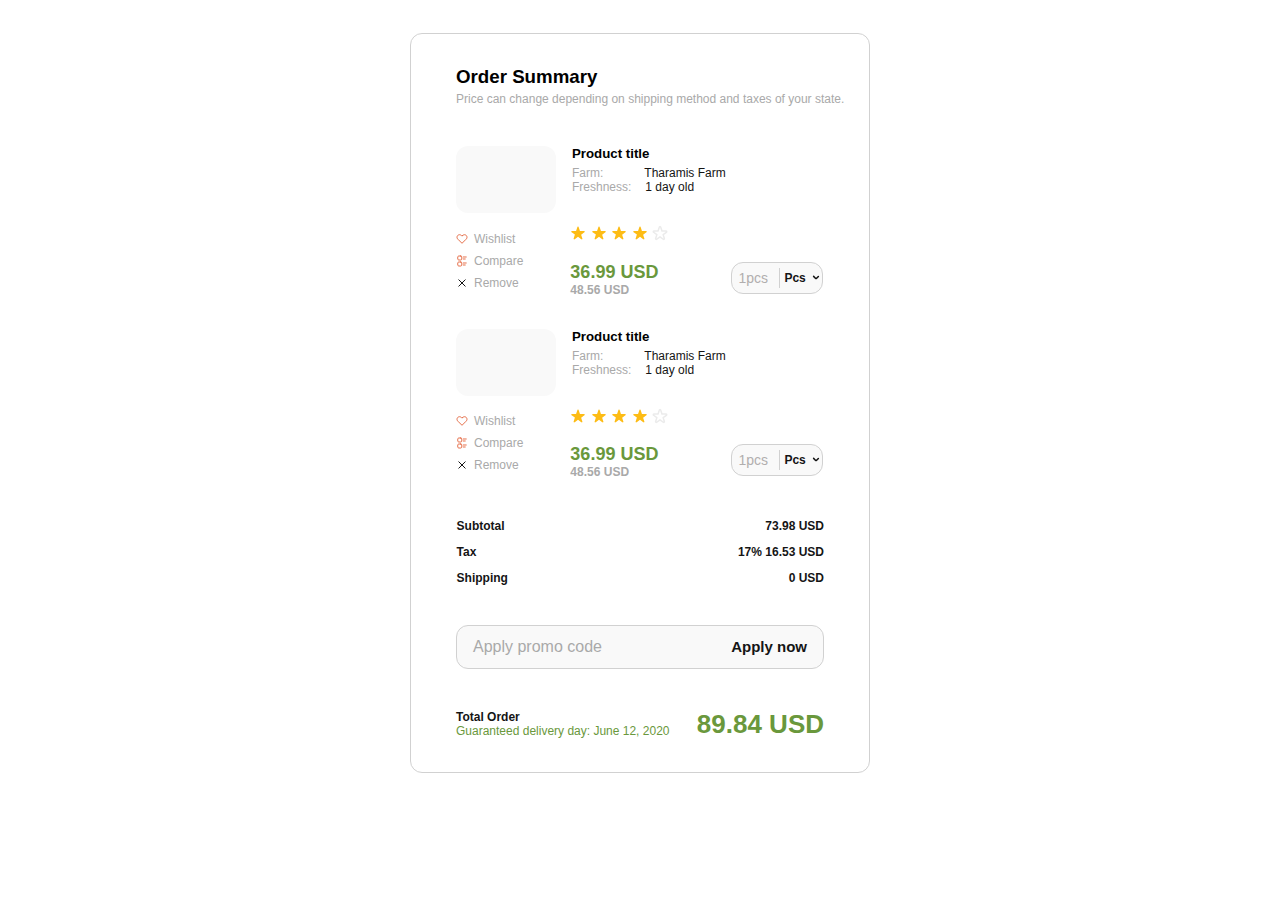
==== commit 98fce16b: "chekcked" ====
--- a/index.html
+++ b/index.html
@@ -7,161 +7,174 @@
     <title>Document</title>
   </head>
   <body>
-    
-      <div class="container">
-        <div class="hero">
-          <div class="category">
-            <h4 class="category__menu">Category menu</h4>
-            <ul>
-              <li class="category__menu__list">
-                <a class="category__menu__list-link" href="*">Bakery</a>
-              </li>
-              <li class="category__menu__list">
-                <a class="category__menu__list-link" href="*"
-                  >Fruit and vegetables</a
-                >
-              </li>
-              <li class="category__menu__list">
-                <a class="category__menu__list-link" href="*">Meat and fish</a>
-              </li>
-              <li class="category__menu__list">
-                <a class="category__menu__list-link" href="*">Drinks</a>
-              </li>
-              <li class="category__menu__list">
-                <a class="category__menu__list-link" href="*">Kitchen</a>
-              </li>
-            </ul>
-            <button class="category__btn">More categories</button>
-          </div>
-          <div class="banner">
-            <p class="banner__text">Banner subfocus</p>
-            <h3 class="banner__title">Space for heading</h3>
-            <button class="banner__btn">Read recepies</button>
-          </div>
-          <div class="banner">
-            <p class="banner__text">Banner subfocus</p>
-            <h3 class="banner__title">Space for heading</h3>
-            <button class="banner__btn">Read recepies</button>
+    <main>
+      <section class="hero">
+        <div class="container">
+          <div class="hero__container">
+            <div class="hero__sekshn">
+              <h3 class="hero__h3">
+                Order Summary
+              </h3>
+              <p class="hero__text">
+                Price can change depending on shipping method and taxes of your state.
+              </p>
+            </div>
+            <div class="hero__box">
+              <div class="hero__box-left">
+                <div class="hero__box-left__control"></div>
+                <div class="hero__lead">
+                  <h5 class="hero__desc">
+                    Product title
+                  </h5>
+                  <div class="hero__right-text">
+                    <p class="hero__right-text__farm">Farm:</p>
+                    <p class="hero__right-text__quote1">Tharamis Farm</p>
+                  </div>
+                  <div class="hero__right-text">
+                    <p class="hero__right-text__farm">Freshness:</p>
+                    <p class="hero__right-text__quote">1 day old</p>
+                  </div>
+
+                </div>
+              </div>
+               <div class="hero__box-second">
+                <div class="hero__box-left__img">
+                  <div class="hero__box-left__img1">
+                    <img class="hero__box-lety__img__Wishlist" src="./img/Wishlist.svg" alt="Wishlist" width="12" height="12">
+                    <p class="hero__box-left__img-text">
+                      Wishlist
+                    </p>
+                  </div>
+                  <div class="hero__box-left__img2">
+                    <img class="hero__box-left__img__Compare" src="./img/Compare.svg" alt="Compare" width="12" height="12" >
+                    <p class="hero__box-left__img-text"> 
+                      Compare
+                    </p>
+                  </div>
+                  <div class="hero__box-left__img3">
+                    <img class="hero__box-left__img__Remove" src="./img/Remove.svg" alt="Remove"  width="12" height="12" >
+                  <p class="hero__box-left__img-text">Remove
+                  </p>
+                  </div>
+                </div>
+                <div class="hero__box-star">
+                  <div class="hero__box-star__img">
+                    <img src="./img/i-actions-star.svg" alt="star">
+                    <img src="./img/i-actions-star.svg" alt="star">
+                    <img src="./img/i-actions-star.svg" alt="star">
+                    <img src="./img/i-actions-star.svg" alt="star">
+                    <img src="./img/ic-actions-star.svg" alt="star">
+                  </div>
+                  <div class="hero__box-star__number-btn">
+                    <div class="hero__box-star__number-box">
+                      <p class="hero__box-star__number">36.99 USD</p>
+                      <p class="hero__box-star__number2">48.56 USD</p>
+                    </div>
+                    <div class="hero__box-star__btn">
+                      <p class="hero__box-star__btnt-text">1pcs </p>
+                      <div class="hero__box-star__btn2"></div>
+                      <p class="hero__box-star__btnt-text2">Pcs</p>
+                      <img src="./img/ic-chevron-down.svg" alt="">
+                    </div>
+                  </div>
+                  
+                </div>
+               </div>
+            </div>
+            <div class="hero__box2">
+              <div class="hero__box-left">
+                <div class="hero__box-left__control"></div>
+                <div class="hero__lead">
+                  <h5 class="hero__desc">
+                    Product title
+                  </h5>
+                  <div class="hero__right-text">
+                    <p class="hero__right-text__farm">Farm:</p>
+                    <p class="hero__right-text__quote1">Tharamis Farm</p>
+                  </div>
+                  <div class="hero__right-text">
+                    <p class="hero__right-text__farm">Freshness:</p>
+                    <p class="hero__right-text__quote">1 day old</p>
+                  </div>
+
+                </div>
+              </div>
+               <div class="hero__box-second">
+                <div class="hero__box-left__img">
+                  <div class="hero__box-left__img1">
+                    <img class="hero__box-lety__img__Wishlist" src="./img/Wishlist.svg" alt="Wishlist" width="12" height="12">
+                    <p class="hero__box-left__img-text">
+                      Wishlist
+                    </p>
+                  </div>
+                  <div class="hero__box-left__img2">
+                    <img class="hero__box-left__img__Compare" src="./img/Compare.svg" alt="Compare" width="12" height="12" >
+                    <p class="hero__box-left__img-text"> 
+                      Compare
+                    </p>
+                  </div>
+                  <div class="hero__box-left__img3">
+                    <img class="hero__box-left__img__Remove" src="./img/Remove.svg" alt="Remove"  width="12" height="12" >
+                  <p class="hero__box-left__img-text">Remove
+                  </p>
+                  </div>
+                </div>
+                <div class="hero__box-star">
+                  <div class="hero__box-star__img">
+                    <img src="./img/i-actions-star.svg" alt="star">
+                    <img src="./img/i-actions-star.svg" alt="star">
+                    <img src="./img/i-actions-star.svg" alt="star">
+                    <img src="./img/i-actions-star.svg" alt="star">
+                    <img src="./img/ic-actions-star.svg" alt="star">
+                  </div>
+                  <div class="hero__box-star__number-btn">
+                    <div class="hero__box-star__number-box">
+                      <p class="hero__box-star__number">36.99 USD</p>
+                      <p class="hero__box-star__number2">48.56 USD</p>
+                    </div>
+                    <div class="hero__box-star__btn">
+                      <p class="hero__box-star__btnt-text">1pcs </p>
+                      <div class="hero__box-star__btn2"></div>
+                      <p class="hero__box-star__btnt-text2">Pcs</p>
+                      <img src="./img/ic-chevron-down.svg" alt="">
+                    </div>
+                  </div>
+                  
+                </div>
+               </div>
+            </div>
+            <div class="hero__right-left">
+              <div class="hero__left-box__text">
+                <p class="hero__left-box__text1">Subtotal</p>
+                <p class="hero__left-box__text1">Tax</p>
+                <p class="hero__left-box__text1">Shipping</p>
+              </div>
+              <div class="hero__left-box__number">
+                <p class="hero__left-box__number1">73.98 USD</p>
+                <p class="hero__left-box__number1">17% 16.53 USD</p>
+                <p class="hero__left-box__number1">0 USD</p>
+              </div>
+            </div>
+            <div class="hero__btn">
+              <p class="hero__btn-text">
+                Apply promo code
+              </p>
+              <p class="hero__btn-text2">
+                Apply now
+              </p>
+            </div>
+            <div class="hero__box-quote">
+              <div class="hero__box-quote__text">
+                <p class="hero__box-quote__text1">Total Order</p>
+                <p class="hero__box-quote__text2">Guaranteed delivery day:  June 12, 2020</p>
+              </div>
+              <div class="hero__box-quote__number">
+                <p class="hero__box-quote__number1">89.84 USD</p>
+              </div>
+            </div>
           </div>
         </div>
-      </div>
-      <div class="container">
-        <div class="section">
-        <div class="products">
-            <h4 class="products__menu">Best selling products</h4>
-            <ul class="products__menu__list">
-              <li class=" products__menu__list">
-                <a class="products__menu__list-link" href="*">Kitchen</a>
-              </li>
-              <li class=" products__menu__list">
-                <a class="products__menu__list-link" href="*"
-                  >Meat and fish</a
-                >
-              </li>
-              <li class=" products__menu__list">
-                <a class="products__menu__list-link" href="*">Special nutrition</a>
-              </li>
-              <li class=" products__menu__list">
-                <a class="products__menu__list-link" href="*">Pharmacy</a>
-              </li>
-              <li class=" products__menu__list">
-                <a class="products__menu__list-link" href="*">Baby</a>
-              </li>
-            </ul>
-            <button class="products__btn">More products</button>
-        </div>
-          <div class="example">
-          <img  src="/img/light.svg" alt="light" width="237" height="180">
-            <h4 class="example__title">Product Title</h4>
-            <p class="example__title-text">Space for a small product description </p>
-            <div class="price">
-              <h4>1.48 USD</h4>
-              <button class="price__btn">Buy now</button>
-            </div>
-          </div>
-            <div class="example">
-              <img  src="/img/light.svg" alt="light" width="237" height="180">
-                <h4 class="example__title">Product Title</h4>
-                <p class="example__title-text">Space for a small product description </p>
-                <div class="price">
-                  <h4>0.28 USD</h4>
-                  <button class="price__btn">Buy now</button>
-                </div>
-                <p class="example__number">48.56</p>
-          </div>
-          <div class="example">
-            <img  src="/img/light.svg" alt="light" width="237" height="180">
-              <h4 class="example__title">Product Title</h4>
-              <p class="example__title-text">Space for a small product description </p>
-              <div class="price">
-                <h4>1.12 USD</h4>
-                <button class="price__btn">Buy now</button>
-              </div>
-              <p class="example__number">48.56</p>
-              </div>
-        </div>
-      </div>
-      <div class="container">
-        <div class="farmers">
-          <div class="farmers__product">
-              <h4 class="farmers__product-menu">Best from Farmers</h4>
-              <ul >
-                <li class="farmers__products-menu__list">
-                  <a class="farmers__product-menu__list-link" href="*">Kitchen</a>
-                </li>
-    
-                <li class="farmers__products-menu__list">
-                  <a class="farmers__product-menu__list-link" href="*"
-                    >Meat and fish</a
-                  >
-                </li>
-    
-                <li class="farmers__products-menu__list">
-                  <a class="farmers__product-menu__list-link" href="*">Special nutrition</a>
-                </li>
-    
-                <li class="farmers__products-menu__list">
-                  <a class="farmers__product-menu__list-link" href="*">Pharmacy</a>
-                </li>
-    
-                <li class="farmers__products-menu__list">
-                  <a class="farmers__product-menu__list-link" href="*">Baby</a>
-                </li>
-              </ul>
-              <button class="farmers__product-btn">More products</button>
-          </div>
-
-          <div class="example">
-            <img  src="/img/light.svg" alt="light" width="237" height="180">
-              <h4 class="example__title">Product Title</h4>
-              <p class="example__title-text">Space for a small product description </p>
-              <div class="price">
-                <h4>1.48 USD</h4>
-                <button class="price__btn">Buy now</button>
-              </div>
-            </div>
-              <div class="example">
-                <img  src="/img/light.svg" alt="light" width="237" height="180">
-                  <h4 class="example__title">Product Title</h4>
-                  <p class="example__title-text">Space for a small product description </p>
-                  <div class="price">
-                    <h4>0.28 USD</h4>
-                    <button class="price__btn">Buy now</button>
-                  </div>
-                  <p class="example__number">48.56</p>
-            </div>
-            <div class="example">
-              <img  src="/img/light.svg" alt="light" width="237" height="180">
-                <h4 class="example__title">Product Title</h4>
-                <p class="example__title-text">Space for a small product description </p>
-                <div class="price">
-                  <h4>1.12 USD</h4>
-                  <button class="price__btn">Buy now</button>
-                </div>
-                <p class="example__number">48.56</p>
-                </div>
-          </div>
-        </div>
-    </body>
-
+      </section>
+    </main>
+  </body>
 </html>
--- a/css/styles.css
+++ b/css/styles.css
@@ -373,256 +373,232 @@
 }
 
 .hero {
-  display: flex;
-  margin: 64px 45px;
-  gap: 32px;
-}
-
-.category {
-  width: 179px;
-}
-
-.category__menu {
+  margin: 0 auto;
+  margin-top: 33px;
+  border-radius: 12px;
+  border: 1px solid #D1D1D1;
+  background: #FFF;
+  max-width: 460px;
+}
+.hero__container {
+  padding: 0;
+  padding-top: 32px;
+  padding-bottom: 32px;
+}
+.hero__h3 {
+  padding-bottom: 4px;
+}
+.hero__text {
+  padding-bottom: 40px;
+  color: var(--c-1-c, #A9A9A9);
+  font-size: 12px;
+  font-style: normal;
+  font-weight: 400;
+  line-height: normal;
+  width: 436px;
+}
+.hero .hero__box-left {
+  display: flex;
+}
+.hero .hero__lead {
+  padding-left: 16px;
+}
+.hero .hero__box-left__control {
+  width: 100px;
+  height: 67px;
+  background-color: #F9F9F9;
+  border-radius: 12px;
+  margin-bottom: 12px;
+}
+.hero .hero__right-text {
+  display: flex;
+  align-items: center;
+}
+.hero .hero__desc {
+  padding-bottom: 4px;
+}
+.hero .hero__right-text__farm {
+  color: #A9A9A9;
+  font-size: 12px;
+  font-style: normal;
+  font-weight: 400;
+  line-height: normal;
+}
+.hero .hero__right-text__quote1 {
+  padding-left: 41px;
   color: #151515;
+  font-size: 12px;
+  font-style: normal;
+  font-weight: 400;
+  line-height: normal;
+}
+.hero .hero__right-text__quote {
+  padding-left: 14px;
+  color: #151515;
+  font-size: 12px;
+  font-style: normal;
+  font-weight: 400;
+  line-height: normal;
+}
+.hero .hero__box-second {
+  display: flex;
+  align-items: center;
+}
+.hero .hero__box-left__img .hero__box-left__img1 {
+  padding-bottom: 8px;
+  display: flex;
+  align-items: center;
+}
+.hero .hero__box-left__img .hero__box-left__img2 {
+  margin-bottom: 8px;
+  display: flex;
+  align-items: center;
+}
+.hero .hero__box-left__img .hero__box-left__img3 {
+  display: flex;
+  align-items: center;
+}
+.hero .hero__box-left__img .hero__box-left__img-text {
+  margin-left: 6px;
+  color: #A9A9A9;
+  font-size: 12px;
+  font-style: normal;
+  font-weight: 400;
+  line-height: normal;
+}
+.hero .hero__box-star {
+  padding-left: 47px;
+}
+.hero .hero__box-star__img {
+  margin-bottom: 16px;
+}
+.hero .hero__box-star__number-btn {
+  display: flex;
+}
+.hero .hero__box-star__number {
+  color: var(--c-2-a, #6A983C);
   font-size: 18px;
   font-style: normal;
   font-weight: 600;
   line-height: normal;
 }
-
-.category__menu__list {
-  margin-top: 16px;
-}
-
-.category__menu__list-link {
-  color: #6a983c;
+.hero .hero__box-star__number2 {
+  color: #A9A9A9;
+  font-size: 12px;
+  font-style: normal;
+  font-weight: 600;
+  line-height: normal;
+}
+.hero .hero__box-star__btn {
+  width: 92px;
+  height: 32px;
+  display: flex;
+  align-items: center;
+  justify-content: space-between;
+  margin-left: 73px;
+  border-radius: 12px;
+  border: 1px solid var(--c-1-d, #D1D1D1);
+  background: var(--c-1-h, #F9F9F9);
+}
+.hero .hero__box-star__btnt-text {
+  padding: 6px 6px;
+  color: #b1aeae;
+  text-align: center;
   font-size: 14px;
   font-style: normal;
   font-weight: 400;
   line-height: normal;
-  text-decoration-line: underline;
-}
-
-.category__btn::after {
-  content: url(../../img/ic-chevron-right.svg);
-  width: 16px;
-  height: 16px;
-}
-
-.category__btn {
-  display: flex;
-  height: 48px;
-  padding: 6px 16px;
-  align-items: center;
-  gap: 6px;
+}
+.hero .hero__box-star__btnt-text2 {
+  color: #151515;
+  font-size: 12px;
+  font-style: normal;
+  font-weight: 600;
+  line-height: normal;
+}
+.hero .hero__box-star__btn2 {
+  width: 1px;
+  height: 20px;
+  background: #D1D1D1;
+}
+.hero .hero__box2 {
+  margin-top: 32px;
+}
+.hero .hero__right-left {
+  margin-top: 40px;
+  display: flex;
+  align-items: center;
+  justify-content: right;
+}
+.hero .hero__left-box__text {
+  padding-right: 230px;
+}
+.hero .hero__left-box__text1 {
+  padding-bottom: 12px;
+  color: #151515;
+  font-size: 12px;
+  font-style: normal;
+  font-weight: 600;
+  line-height: normal;
+}
+.hero .hero__left-box__number1 {
+  padding-bottom: 12px;
+  color: #151515;
+  text-align: right;
+  font-size: 12px;
+  font-style: normal;
+  font-weight: 600;
+  line-height: normal;
+}
+.hero .hero__btn {
+  margin-top: 28px;
+  display: flex;
+  align-items: center;
+  justify-content: space-between;
   border-radius: 12px;
-  border: none;
-  background: #f5f5f5;
-  margin-top: 48px;
-  font-size: 15px;
-}
-
-.banner {
-  background-image: url(/img/Group.jpg);
-  background-position: center;
-  background-repeat: no-repeat;
-  width: 418px;
-  height: 280px;
-  border: 12px;
-}
-
-.banner__text {
-  color: #6a983c;
-  font-size: 12px;
-  font-style: normal;
-  font-weight: 600;
-  line-height: normal;
-  margin-top: 48px;
-  margin-bottom: 8px;
-  margin-left: 33px;
-}
-
-.banner__title {
-  color: #151515;
-  font-size: 22px;
-  font-style: normal;
-  font-weight: 600;
-  line-height: normal;
-  margin-left: 33px;
-}
-
-.banner__btn {
-  margin-top: 94px;
-  margin-left: 33px;
-  border-radius: 12px;
-  border: 2px solid #92c064;
+  border: 1px solid var(--c-1-d, #D1D1D1);
+  background: var(--c-1-h, #F9F9F9);
+}
+.hero .hero__btn-text {
+  padding: 12px 16px;
+  color: #A9A9A9;
+  font-style: normal;
+  font-weight: 400;
+  line-height: normal;
+}
+.hero .hero__btn-text2 {
+  padding: 12px 16px;
   color: #151515;
   font-size: 15px;
   font-style: normal;
   font-weight: 700;
-  padding: 12px 16px;
-  line-height: normal;
-}
-
-.section {
-  display: flex;
-  align-items: center;
-  margin: 64px 45px;
-  gap: 32px;
-}
-
-.products {
-  width: 179px;
-}
-
-.products__menu {
+  line-height: normal;
+}
+.hero .hero__box-quote {
+  margin-top: 40px;
+  display: flex;
+  align-items: center;
+  justify-content: space-between;
+}
+.hero .hero__box-quote__text1 {
   color: #151515;
-  font-size: 18px;
+  font-size: 12px;
   font-style: normal;
   font-weight: 600;
   line-height: normal;
 }
-
-.farmers__products-menu__list {
-  margin-bottom: 16px;
-}
-
-.products__menu__list-link {
-  color: #6a983c;
-  font-size: 14px;
-  font-style: normal;
-  font-weight: 400;
-  line-height: normal;
-  text-decoration-line: underline;
-}
-
-.products__btn::after {
-  content: url(../../img/ic-chevron-right.svg);
-  width: 16px;
-  height: 16px;
-}
-
-.products__btn {
-  display: flex;
-  height: 48px;
-  padding: 6px 16px;
-  align-items: center;
-  gap: 6px;
-  border-radius: 12px;
-  border: none;
-  background: #f5f5f5;
-  margin-top: 48px;
-  font-size: 15px;
-}
-
-.example__cards {
-  display: flex;
-  justify-content: space-between;
-}
-
-.example {
-  width: 269px;
-  height: 323px;
-  border-radius: 12px;
-  border: 1px solid #d1d1d1;
-  background: #fff;
-  padding: 16px;
-}
-
-.example__title {
-  color: #151515;
-  font-size: 15px;
-  font-style: normal;
-  font-weight: 500;
-  line-height: normal;
-  margin-top: 16px;
-}
-
-.example__title-text {
-  color: #575757;
-  font-size: 12px;
-  font-style: normal;
-  font-weight: 400;
-  line-height: normal;
-}
-
-.price {
-  display: flex;
-  align-items: center;
-  justify-content: space-between;
-  margin-top: 16px;
-}
-
-.price__btn {
-  border-radius: 12px;
-  border: 2px solid #46760a;
-  background: #6a983c;
-  padding: 12px;
-  color: #fff;
-  font-size: 15px;
-  font-style: normal;
-  font-weight: 700;
-  line-height: normal;
-}
-
-.example__number {
-  color: #A9A9A9;
-  font-family: Poppins;
-  font-size: 12px;
+.hero .hero__box-quote__text2 {
+  color: #6A983C;
+  font-size: 12px;
+  font-style: normal;
+  font-weight: 400;
+  line-height: normal;
+}
+.hero .hero__box-quote__number1 {
+  color: #6A983C;
+  text-align: right;
+  font-size: 26px;
   font-style: normal;
   font-weight: 600;
   line-height: normal;
-  text-decoration-line: line-through;
-  margin-bottom: 16px;
-}
-
-.farmers {
-  display: flex;
-  align-items: center;
-  margin: 64px 45px;
-  gap: 32px;
-}
-
-.farmers__product {
-  width: 179px;
-}
-
-.farmers__products__menu {
-  color: #151515;
-  font-size: 18px;
-  font-style: normal;
-  font-weight: 600;
-  line-height: normal;
-}
-
-.farmers__products-menu__list {
-  margin-top: 16px;
-}
-
-.farmers__product-menu__list-link {
-  color: #6a983c;
-  font-size: 14px;
-  font-style: normal;
-  font-weight: 400;
-  line-height: normal;
-  text-decoration-line: underline;
-}
-
-.farmers__product-btn::after {
-  content: url(../../img/ic-chevron-right.svg);
-  width: 16px;
-  height: 16px;
-}
-
-.farmers__product-btn {
-  display: flex;
-  height: 48px;
-  padding: 6px 16px;
-  align-items: center;
-  gap: 6px;
-  border-radius: 12px;
-  border: none;
-  background: #f5f5f5;
-  margin-top: 48px;
-  font-size: 15px;
 }/*# sourceMappingURL=styles.css.map */